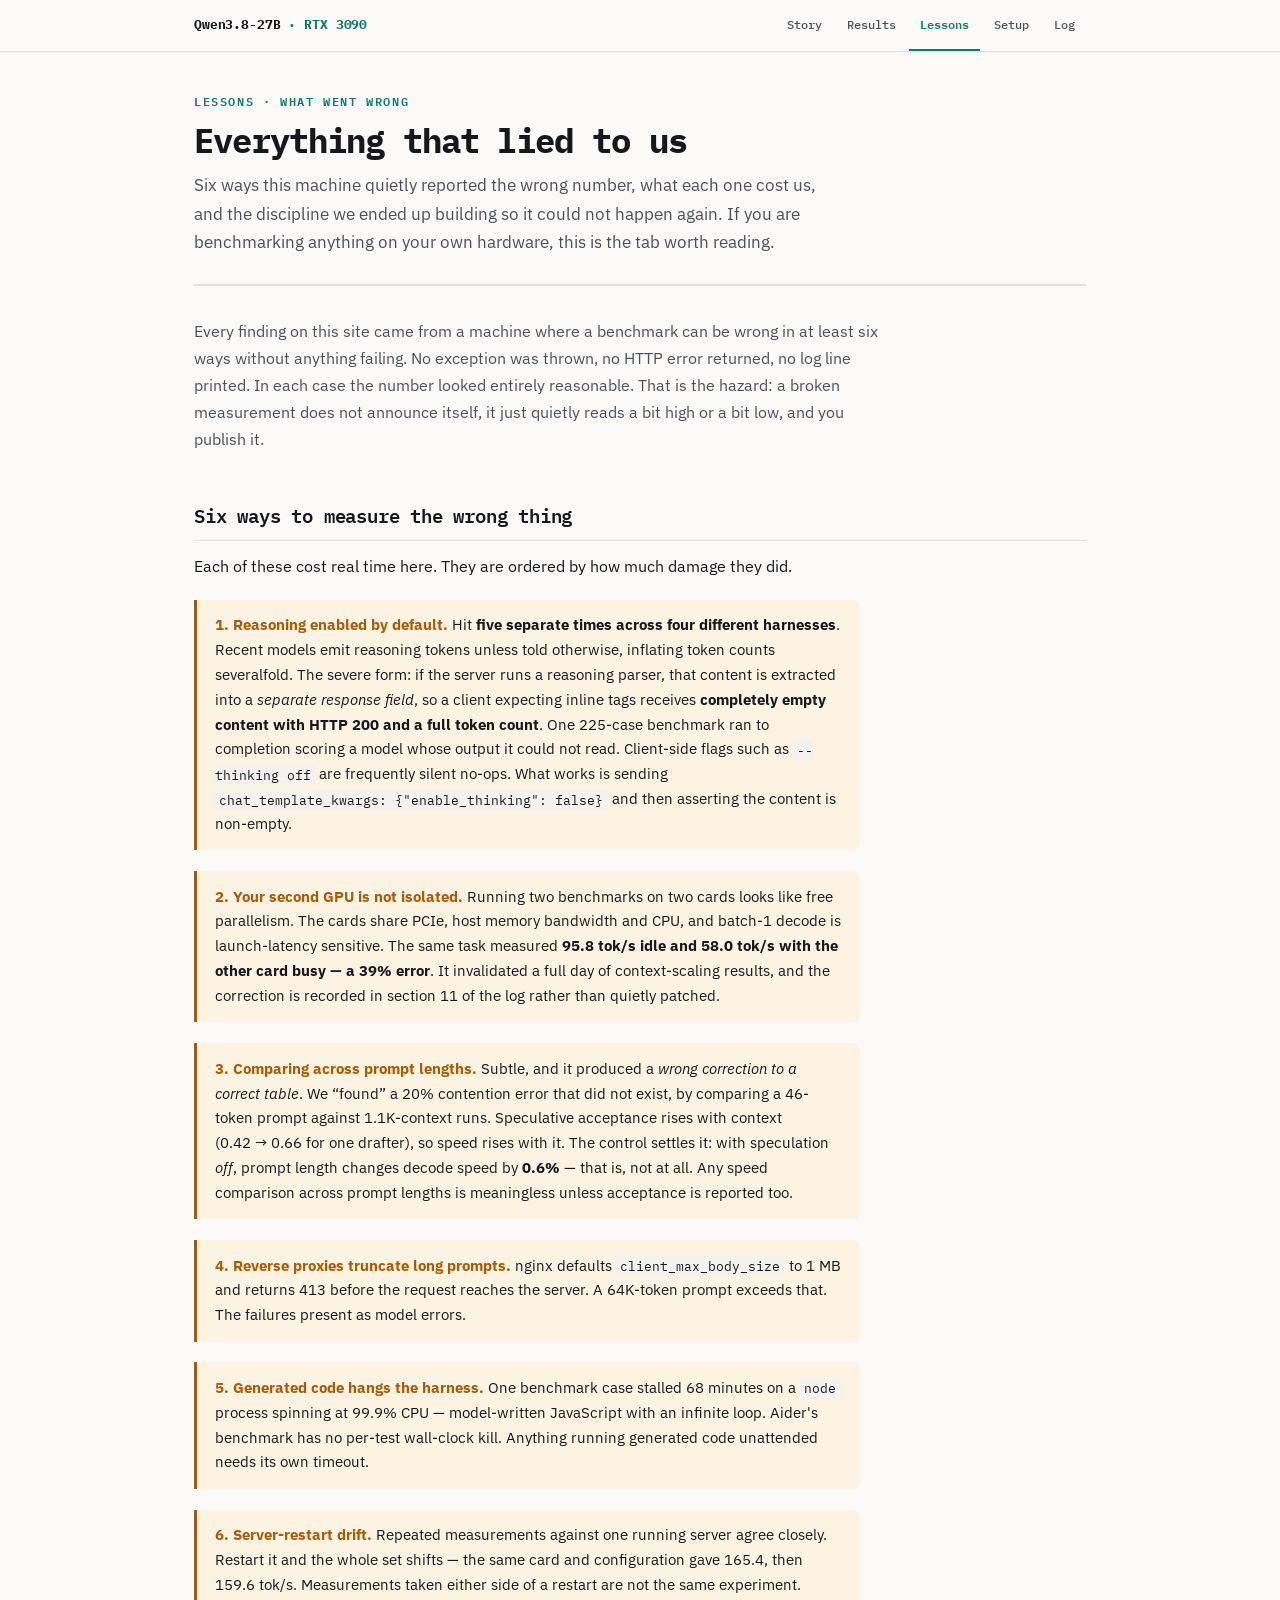
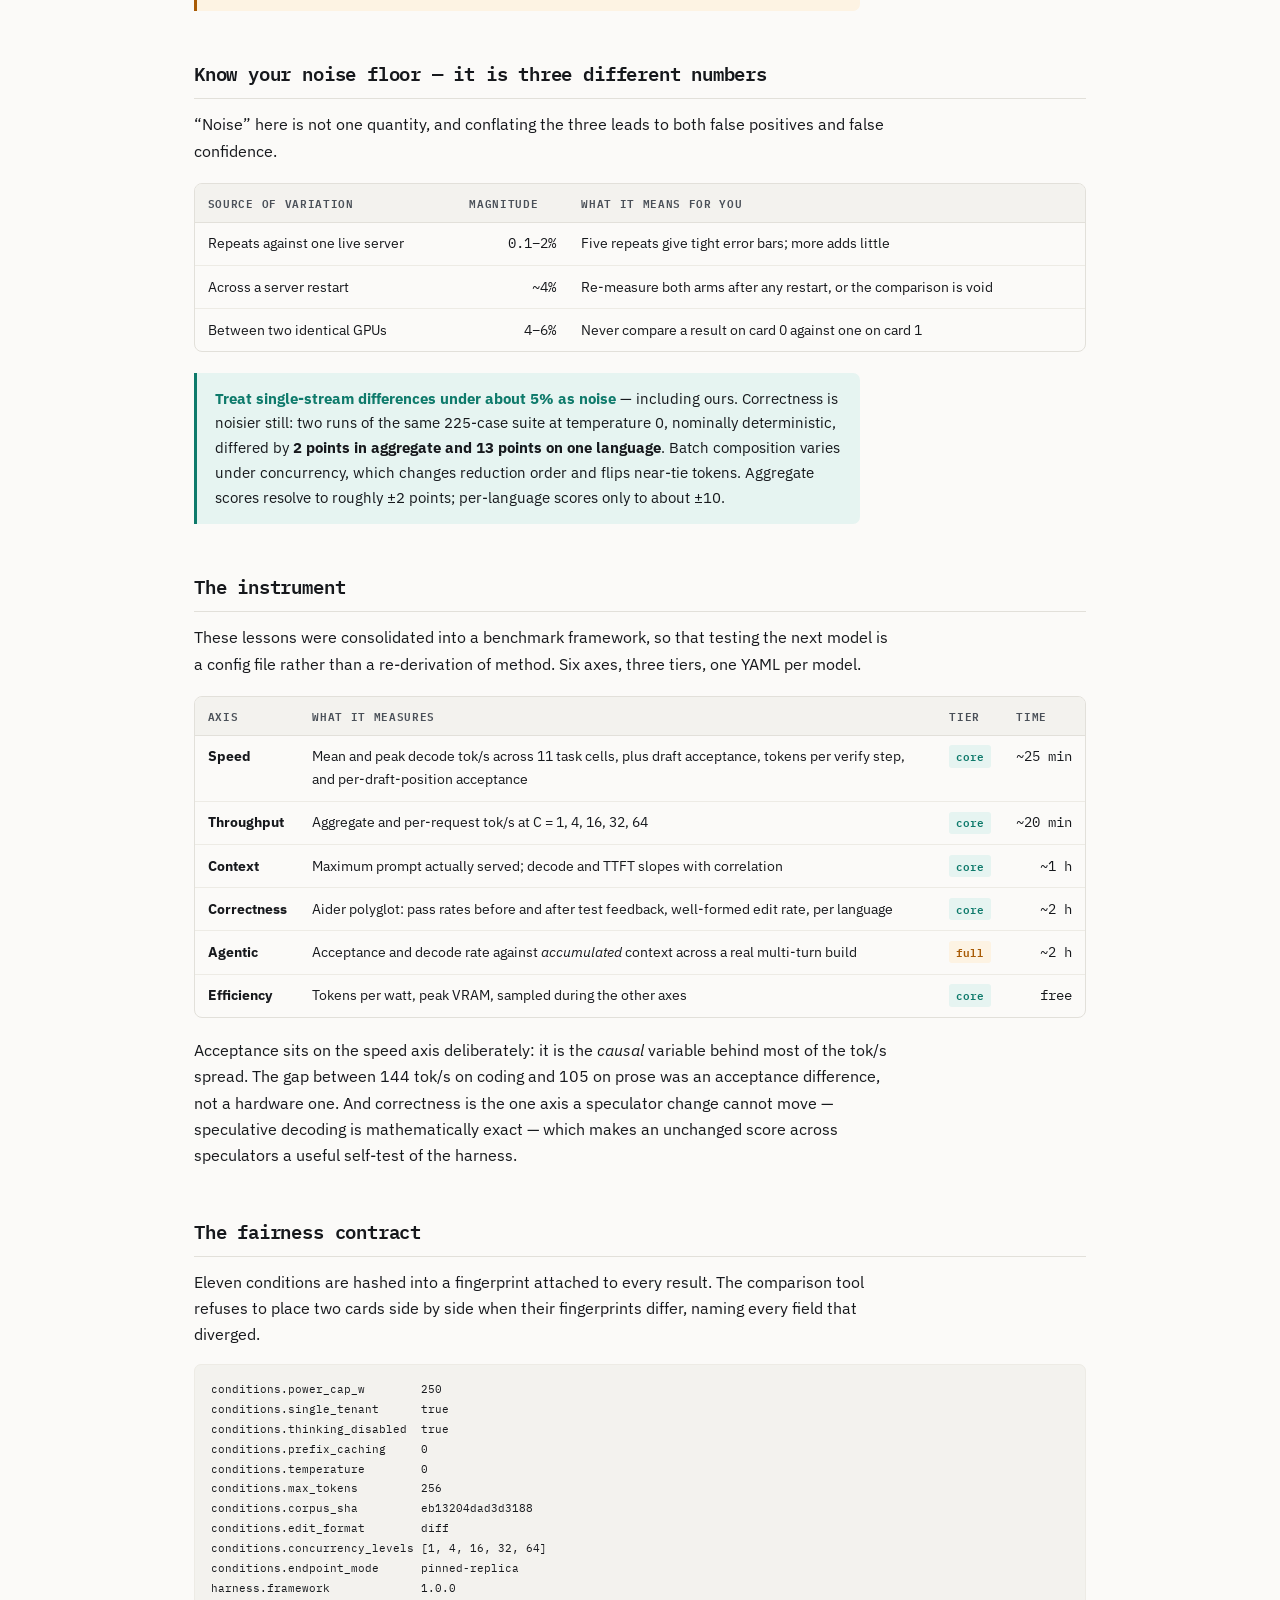
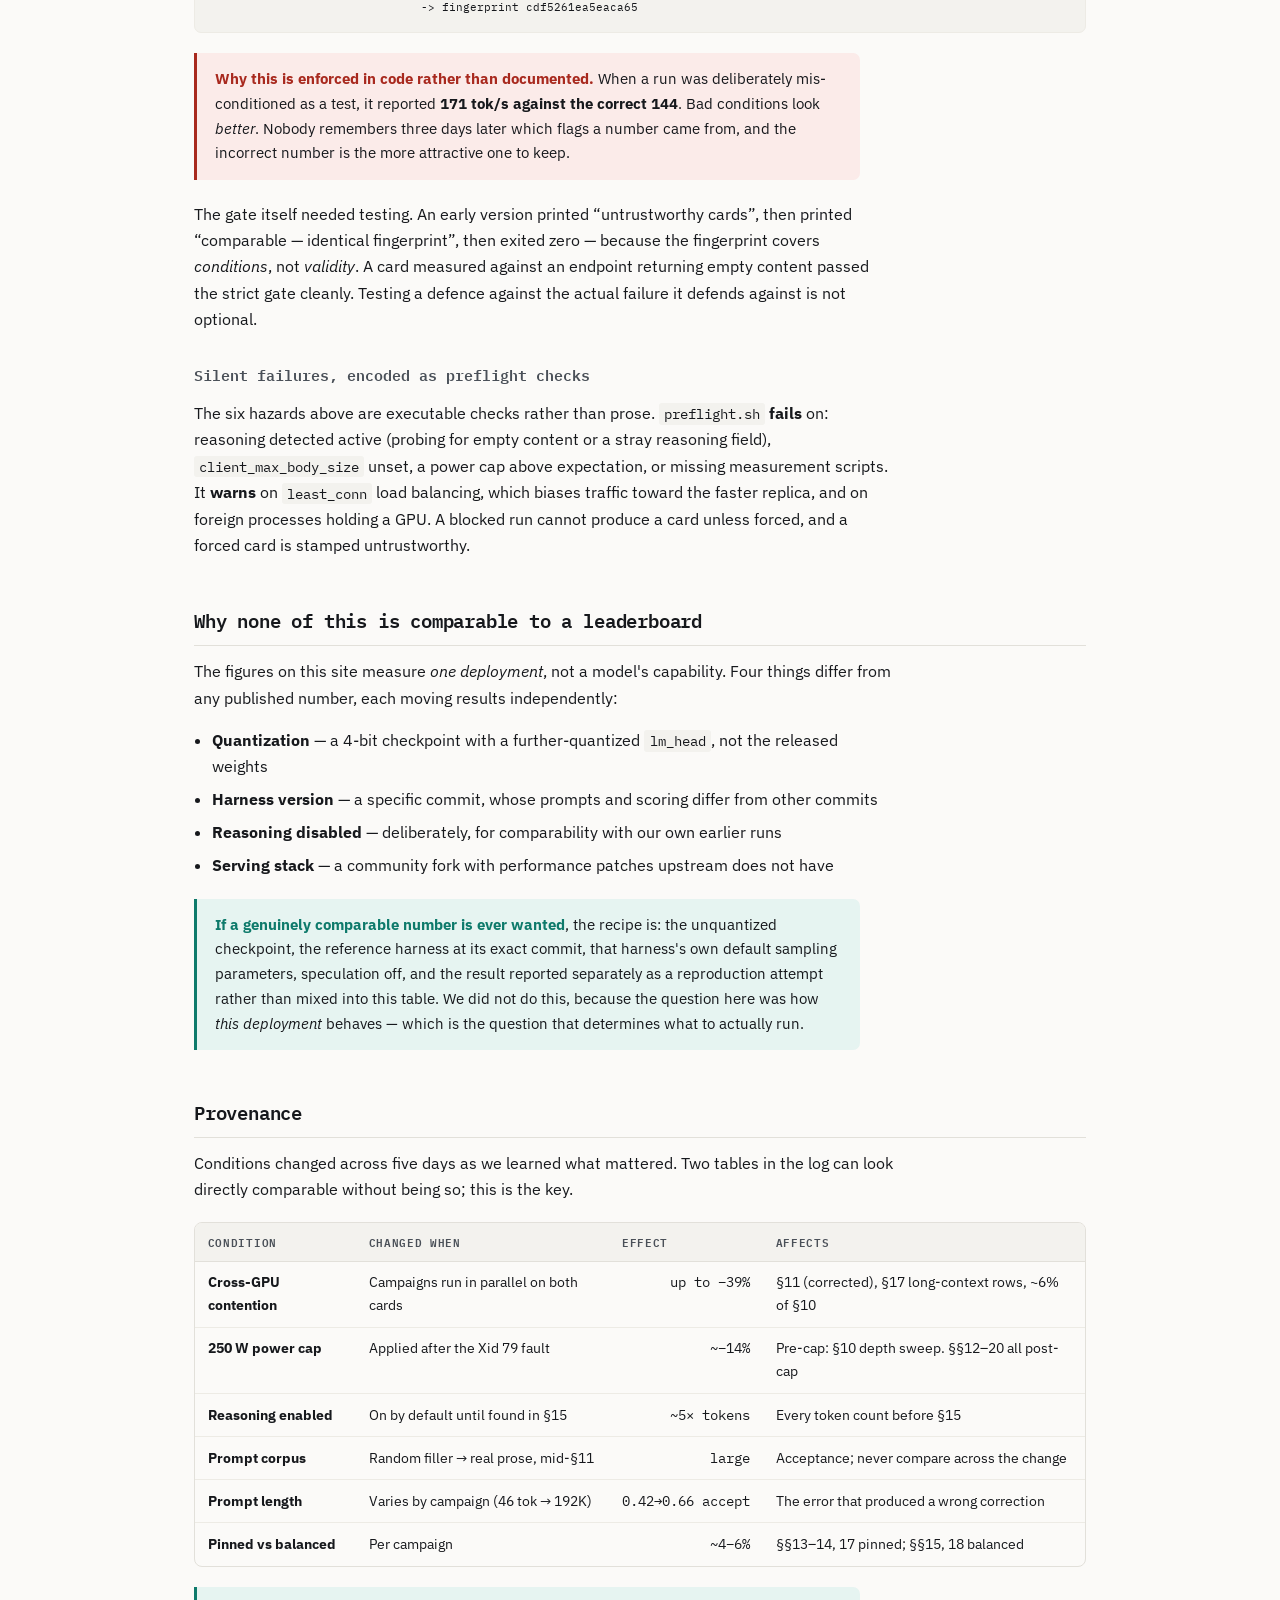
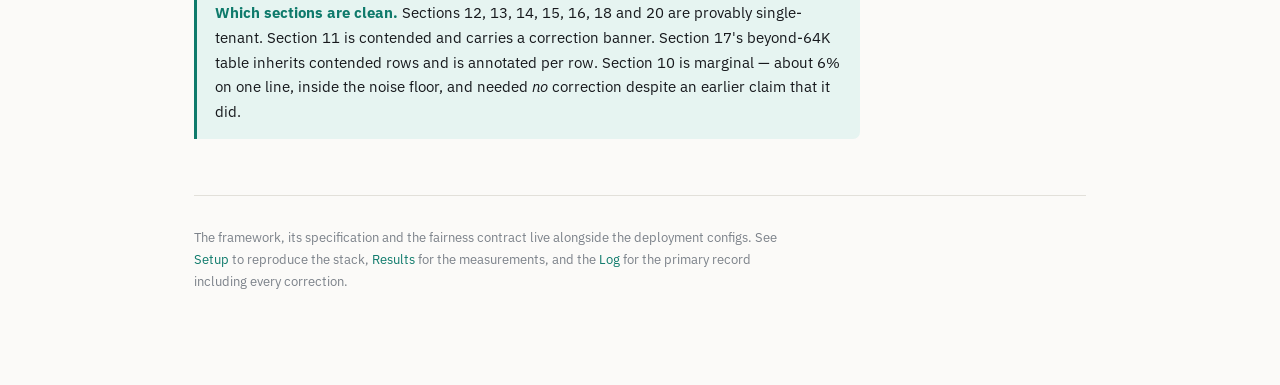
==== lessons.html @ dacdb4e0 "Restructure: lead with what the model can do, move lessons to their own tab The post now opens with " ====
<!DOCTYPE html>
<html lang="en">
<head>
<meta charset="UTF-8">
<meta name="viewport" content="width=device-width, initial-scale=1.0">
<title>Lessons · Qwen3.8-27B on RTX 3090</title>
<link rel="preconnect" href="https://fonts.googleapis.com">
<link rel="preconnect" href="https://fonts.gstatic.com" crossorigin>
<link rel="stylesheet" href="https://fonts.googleapis.com/css2?family=IBM+Plex+Mono:wght@400;500;600;700&family=IBM+Plex+Sans:wght@400;500;600;700&display=swap">
<link rel="stylesheet" href="assets/site.css">
</head>
<body>
<nav class="topbar"><div class="topbar-in">
  <a class="brand" href="index.html">Qwen3.8-27B <span>· RTX 3090</span></a>
  <div class="tabs">
    <a href="index.html">Story</a>
    <a href="results.html">Results</a>
    <a href="lessons.html" aria-current="page">Lessons</a>
    <a href="setup.html">Setup</a>
    <a href="log.html">Log</a>
  </div>
</div></nav>
<main class="wrap">
<header class="hero">
  <p class="kicker">Lessons · what went wrong</p>
  <h1>Everything that lied to us</h1>
  <p class="standfirst">Six ways this machine quietly reported the wrong number, what each one cost us, and the discipline we ended up building so it could not happen again. If you are benchmarking anything on your own hardware, this is the tab worth reading.</p>
</header>

<p class="lede">Every finding on this site came from a machine where a benchmark can be wrong in at least six ways without anything failing. No exception was thrown, no HTTP error returned, no log line printed. In each case the number looked entirely reasonable. That is the hazard: a broken measurement does not announce itself, it just quietly reads a bit high or a bit low, and you publish it.</p>

<h2>Six ways to measure the wrong thing</h2>
<p>Each of these cost real time here. They are ordered by how much damage they did.</p>

<div class="box warn">
  <strong>1. Reasoning enabled by default.</strong> Hit <strong>five separate times across four different harnesses</strong>. Recent models emit reasoning tokens unless told otherwise, inflating token counts severalfold. The severe form: if the server runs a reasoning parser, that content is extracted into a <em>separate response field</em>, so a client expecting inline tags receives <strong>completely empty content with HTTP&nbsp;200 and a full token count</strong>. One 225-case benchmark ran to completion scoring a model whose output it could not read. Client-side flags such as <code>--thinking off</code> are frequently silent no-ops. What works is sending <code>chat_template_kwargs: {"enable_thinking": false}</code> and then asserting the content is non-empty.
</div>

<div class="box warn">
  <strong>2. Your second GPU is not isolated.</strong> Running two benchmarks on two cards looks like free parallelism. The cards share PCIe, host memory bandwidth and CPU, and batch-1 decode is launch-latency sensitive. The same task measured <strong>95.8&nbsp;tok/s idle and 58.0&nbsp;tok/s with the other card busy &mdash; a 39% error</strong>. It invalidated a full day of context-scaling results, and the correction is recorded in section&nbsp;11 of the log rather than quietly patched.
</div>

<div class="box warn">
  <strong>3. Comparing across prompt lengths.</strong> Subtle, and it produced a <em>wrong correction to a correct table</em>. We &ldquo;found&rdquo; a 20% contention error that did not exist, by comparing a 46-token prompt against 1.1K-context runs. Speculative acceptance rises with context (0.42&nbsp;&rarr;&nbsp;0.66 for one drafter), so speed rises with it. The control settles it: with speculation <em>off</em>, prompt length changes decode speed by <strong>0.6%</strong> &mdash; that is, not at all. Any speed comparison across prompt lengths is meaningless unless acceptance is reported too.
</div>

<div class="box warn">
  <strong>4. Reverse proxies truncate long prompts.</strong> nginx defaults <code>client_max_body_size</code> to 1&nbsp;MB and returns 413 before the request reaches the server. A 64K-token prompt exceeds that. The failures present as model errors.
</div>

<div class="box warn">
  <strong>5. Generated code hangs the harness.</strong> One benchmark case stalled 68 minutes on a <code>node</code> process spinning at 99.9% CPU &mdash; model-written JavaScript with an infinite loop. Aider's benchmark has no per-test wall-clock kill. Anything running generated code unattended needs its own timeout.
</div>

<div class="box warn">
  <strong>6. Server-restart drift.</strong> Repeated measurements against one running server agree closely. Restart it and the whole set shifts &mdash; the same card and configuration gave 165.4, then 159.6&nbsp;tok/s. Measurements taken either side of a restart are not the same experiment.
</div>

<h2>Know your noise floor &mdash; it is three different numbers</h2>
<p>&ldquo;Noise&rdquo; here is not one quantity, and conflating the three leads to both false positives and false confidence.</p>

<div class="tw">
  <table>
    <thead><tr><th>Source of variation</th><th>Magnitude</th><th>What it means for you</th></tr></thead>
    <tbody>
      <tr><td>Repeats against one live server</td><td class="n">0.1&ndash;2%</td><td>Five repeats give tight error bars; more adds little</td></tr>
      <tr><td>Across a server restart</td><td class="n">~4%</td><td>Re-measure both arms after any restart, or the comparison is void</td></tr>
      <tr><td>Between two identical GPUs</td><td class="n">4&ndash;6%</td><td>Never compare a result on card 0 against one on card 1</td></tr>
    </tbody>
  </table>
</div>

<div class="box">
  <strong>Treat single-stream differences under about 5% as noise</strong> &mdash; including ours. Correctness is noisier still: two runs of the same 225-case suite at temperature&nbsp;0, nominally deterministic, differed by <strong>2 points in aggregate and 13 points on one language</strong>. Batch composition varies under concurrency, which changes reduction order and flips near-tie tokens. Aggregate scores resolve to roughly &plusmn;2 points; per-language scores only to about &plusmn;10.
</div>

<h2>The instrument</h2>
<p>These lessons were consolidated into a benchmark framework, so that testing the next model is a config file rather than a re-derivation of method. Six axes, three tiers, one YAML per model.</p>

<div class="tw">
  <table>
    <thead><tr><th>Axis</th><th>What it measures</th><th>Tier</th><th>Time</th></tr></thead>
    <tbody>
      <tr><td><strong>Speed</strong></td><td>Mean and peak decode tok/s across 11 task cells, plus draft acceptance, tokens per verify step, and per-draft-position acceptance</td><td><span class="badge">core</span></td><td class="n">~25 min</td></tr>
      <tr><td><strong>Throughput</strong></td><td>Aggregate and per-request tok/s at C = 1, 4, 16, 32, 64</td><td><span class="badge">core</span></td><td class="n">~20 min</td></tr>
      <tr><td><strong>Context</strong></td><td>Maximum prompt actually served; decode and TTFT slopes with correlation</td><td><span class="badge">core</span></td><td class="n">~1 h</td></tr>
      <tr><td><strong>Correctness</strong></td><td>Aider polyglot: pass rates before and after test feedback, well-formed edit rate, per language</td><td><span class="badge">core</span></td><td class="n">~2 h</td></tr>
      <tr><td><strong>Agentic</strong></td><td>Acceptance and decode rate against <em>accumulated</em> context across a real multi-turn build</td><td><span class="badge warn">full</span></td><td class="n">~2 h</td></tr>
      <tr><td><strong>Efficiency</strong></td><td>Tokens per watt, peak VRAM, sampled during the other axes</td><td><span class="badge">core</span></td><td class="n">free</td></tr>
    </tbody>
  </table>
</div>

<p>Acceptance sits on the speed axis deliberately: it is the <em>causal</em> variable behind most of the tok/s spread. The gap between 144 tok/s on coding and 105 on prose was an acceptance difference, not a hardware one. And correctness is the one axis a speculator change cannot move &mdash; speculative decoding is mathematically exact &mdash; which makes an unchanged score across speculators a useful self-test of the harness.</p>

<h2>The fairness contract</h2>
<p>Eleven conditions are hashed into a fingerprint attached to every result. The comparison tool refuses to place two cards side by side when their fingerprints differ, naming every field that diverged.</p>

<pre><code>conditions.power_cap_w        250
conditions.single_tenant      true
conditions.thinking_disabled  true
conditions.prefix_caching     0
conditions.temperature        0
conditions.max_tokens         256
conditions.corpus_sha         eb13204dad3d3188
conditions.edit_format        diff
conditions.concurrency_levels [1, 4, 16, 32, 64]
conditions.endpoint_mode      pinned-replica
harness.framework             1.0.0
                              -> fingerprint cdf5261ea5eaca65</code></pre>

<div class="box stop">
  <strong>Why this is enforced in code rather than documented.</strong> When a run was deliberately mis-conditioned as a test, it reported <strong>171 tok/s against the correct 144</strong>. Bad conditions look <em>better</em>. Nobody remembers three days later which flags a number came from, and the incorrect number is the more attractive one to keep.
</div>

<p>The gate itself needed testing. An early version printed &ldquo;untrustworthy cards&rdquo;, then printed &ldquo;comparable &mdash; identical fingerprint&rdquo;, then exited zero &mdash; because the fingerprint covers <em>conditions</em>, not <em>validity</em>. A card measured against an endpoint returning empty content passed the strict gate cleanly. Testing a defence against the actual failure it defends against is not optional.</p>

<h3>Silent failures, encoded as preflight checks</h3>
<p>The six hazards above are executable checks rather than prose. <code>preflight.sh</code> <strong>fails</strong> on: reasoning detected active (probing for empty content or a stray reasoning field), <code>client_max_body_size</code> unset, a power cap above expectation, or missing measurement scripts. It <strong>warns</strong> on <code>least_conn</code> load balancing, which biases traffic toward the faster replica, and on foreign processes holding a GPU. A blocked run cannot produce a card unless forced, and a forced card is stamped untrustworthy.</p>

<h2>Why none of this is comparable to a leaderboard</h2>
<p>The figures on this site measure <em>one deployment</em>, not a model's capability. Four things differ from any published number, each moving results independently:</p>
<ul>
  <li><strong>Quantization</strong> &mdash; a 4-bit checkpoint with a further-quantized <code>lm_head</code>, not the released weights</li>
  <li><strong>Harness version</strong> &mdash; a specific commit, whose prompts and scoring differ from other commits</li>
  <li><strong>Reasoning disabled</strong> &mdash; deliberately, for comparability with our own earlier runs</li>
  <li><strong>Serving stack</strong> &mdash; a community fork with performance patches upstream does not have</li>
</ul>

<div class="box">
  <strong>If a genuinely comparable number is ever wanted</strong>, the recipe is: the unquantized checkpoint, the reference harness at its exact commit, that harness's own default sampling parameters, speculation off, and the result reported separately as a reproduction attempt rather than mixed into this table. We did not do this, because the question here was how <em>this deployment</em> behaves &mdash; which is the question that determines what to actually run.
</div>

<h2>Provenance</h2>
<p>Conditions changed across five days as we learned what mattered. Two tables in the log can look directly comparable without being so; this is the key.</p>

<div class="tw">
  <table>
    <thead><tr><th>Condition</th><th>Changed when</th><th>Effect</th><th>Affects</th></tr></thead>
    <tbody>
      <tr><td><strong>Cross-GPU contention</strong></td><td>Campaigns run in parallel on both cards</td><td class="n">up to &minus;39%</td><td>&sect;11 (corrected), &sect;17 long-context rows, ~6% of &sect;10</td></tr>
      <tr><td><strong>250 W power cap</strong></td><td>Applied after the Xid&nbsp;79 fault</td><td class="n">~&minus;14%</td><td>Pre-cap: &sect;10 depth sweep. &sect;&sect;12&ndash;20 all post-cap</td></tr>
      <tr><td><strong>Reasoning enabled</strong></td><td>On by default until found in &sect;15</td><td class="n">~5&times; tokens</td><td>Every token count before &sect;15</td></tr>
      <tr><td><strong>Prompt corpus</strong></td><td>Random filler &rarr; real prose, mid-&sect;11</td><td class="n">large</td><td>Acceptance; never compare across the change</td></tr>
      <tr><td><strong>Prompt length</strong></td><td>Varies by campaign (46 tok &rarr; 192K)</td><td class="n">0.42&rarr;0.66 accept</td><td>The error that produced a wrong correction</td></tr>
      <tr><td><strong>Pinned vs balanced</strong></td><td>Per campaign</td><td class="n">~4&ndash;6%</td><td>&sect;&sect;13&ndash;14, 17 pinned; &sect;&sect;15, 18 balanced</td></tr>
    </tbody>
  </table>
</div>

<div class="box">
  <strong>Which sections are clean.</strong> Sections 12, 13, 14, 15, 16, 18 and 20 are provably single-tenant. Section&nbsp;11 is contended and carries a correction banner. Section&nbsp;17's beyond-64K table inherits contended rows and is annotated per row. Section&nbsp;10 is marginal &mdash; about 6% on one line, inside the noise floor, and needed <em>no</em> correction despite an earlier claim that it did.
</div>

<div class="foot">
  <p>The framework, its specification and the fairness contract live alongside the deployment configs. See <a href="setup.html">Setup</a> to reproduce the stack, <a href="results.html">Results</a> for the measurements, and the <a href="log.html">Log</a> for the primary record including every correction.</p>
</div>

</main>
</body>
</html>
---- assets/site.css ----
:root{
  --bg:#FBFAF8; --card:#FFFFFF; --sunk:#F3F2EE;
  --line:#E2E0DA; --line-soft:#EDEBE5;
  --ink:#16181C; --ink-2:#4A5058; --ink-3:#7B8189;
  --go:#0E7A6B; --go-bg:#E6F4F1;
  --warn:#A85B06; --warn-bg:#FDF3E3;
  --stop:#A8291E; --stop-bg:#FBEBE9;
  --s1:#0E7A6B; --s2:#B4541F; --s3:#2D6DA8; --s4:#8A6D1F; --s5:#7A4A86;
  --b-floor:#B9B4A8; --b-mid:#3E8F84; --b-top:#0E7A6B; --on-bar:#FFFFFF;
  --shadow:rgba(22,24,28,.07);
}
@media (prefers-color-scheme:dark){:root:not([data-theme="light"]){
  --bg:#14161A; --card:#1B1E23; --sunk:#191C21;
  --line:#2B3037; --line-soft:#23272D;
  --ink:#E9EBEE; --ink-2:#A9B0B9; --ink-3:#767D86;
  --go:#4FBFAD; --go-bg:#102C29;
  --warn:#E0A050; --warn-bg:#2C2314;
  --stop:#E8776B; --stop-bg:#2E1815;
  --s1:#4FBFAD; --s2:#E0834F; --s3:#6BA8DC; --s4:#C9A94E; --s5:#B08DC0;
  --b-floor:#4A4E55; --b-mid:#34786F; --b-top:#4FBFAD; --on-bar:#0C1A18;
  --shadow:rgba(0,0,0,.3);
}}
:root[data-theme="dark"]{
  --bg:#14161A; --card:#1B1E23; --sunk:#191C21;
  --line:#2B3037; --line-soft:#23272D;
  --ink:#E9EBEE; --ink-2:#A9B0B9; --ink-3:#767D86;
  --go:#4FBFAD; --go-bg:#102C29;
  --warn:#E0A050; --warn-bg:#2C2314;
  --stop:#E8776B; --stop-bg:#2E1815;
  --s1:#4FBFAD; --s2:#E0834F; --s3:#6BA8DC; --s4:#C9A94E; --s5:#B08DC0;
  --b-floor:#4A4E55; --b-mid:#34786F; --b-top:#4FBFAD; --on-bar:#0C1A18;
  --shadow:rgba(0,0,0,.3);
}
*,*::before,*::after{box-sizing:border-box}
html{-webkit-text-size-adjust:100%}
body{margin:0;background:var(--bg);color:var(--ink);
  font-family:'IBM Plex Sans',-apple-system,BlinkMacSystemFont,"Segoe UI",sans-serif;
  font-size:16px;line-height:1.65;-webkit-font-smoothing:antialiased}
/* ---- site nav ---- */
.topbar{position:sticky;top:0;z-index:20;background:var(--bg);
  border-bottom:1px solid var(--line);backdrop-filter:saturate(1.4) blur(6px)}
.topbar-in{max-width:940px;margin:0 auto;padding:0 1.5rem;
  display:flex;align-items:center;gap:1.5rem;flex-wrap:wrap}
.brand{font-family:'IBM Plex Mono',monospace;font-size:.82rem;font-weight:700;
  letter-spacing:-.01em;color:var(--ink);text-decoration:none;padding:.9rem 0;white-space:nowrap}
.brand span{color:var(--go)}
.tabs{display:flex;gap:.15rem;margin-left:auto;flex-wrap:wrap}
.tabs a{font-family:'IBM Plex Mono',monospace;font-size:.78rem;font-weight:500;
  color:var(--ink-2);text-decoration:none;padding:.9rem .7rem;
  border-bottom:2px solid transparent;white-space:nowrap}
.tabs a:hover{color:var(--ink)}
.tabs a[aria-current="page"]{color:var(--go);border-bottom-color:var(--go);font-weight:600}
.tabs a:focus-visible{outline:2px solid var(--go);outline-offset:-2px;border-radius:3px}
/* ---- layout ---- */
.wrap{max-width:940px;margin:0 auto;padding:2.5rem 1.5rem 5rem}
.narrow{max-width:70ch}
.hero{border-bottom:2px solid var(--line);padding-bottom:1.75rem;margin-bottom:2rem}
.kicker{font-family:'IBM Plex Mono',monospace;font-size:.72rem;font-weight:600;
  letter-spacing:.14em;text-transform:uppercase;color:var(--go);margin:0 0 .6rem}
h1{font-family:'IBM Plex Mono',monospace;font-size:2.15rem;font-weight:700;
  letter-spacing:-.03em;line-height:1.14;margin:0 0 .7rem;text-wrap:balance}
.standfirst{font-size:1.07rem;color:var(--ink-2);margin:0;max-width:64ch}
h2{font-family:'IBM Plex Mono',monospace;font-size:1.2rem;font-weight:600;letter-spacing:-.01em;
  margin:3rem 0 .5rem;padding-bottom:.45rem;border-bottom:1px solid var(--line);text-wrap:balance}
h3{font-family:'IBM Plex Mono',monospace;font-size:.95rem;font-weight:600;color:var(--ink-2);margin:1.9rem 0 .5rem}
p{margin:.75rem 0;max-width:70ch}
.lede{font-size:1.02rem;color:var(--ink-2)}
ul,ol{max-width:70ch;padding-left:1.15rem}
li{margin:.4rem 0}
a{color:var(--go);text-decoration:none;border-bottom:1px solid transparent}
a:hover{border-bottom-color:currentColor}
a:focus-visible{outline:2px solid var(--go);outline-offset:2px;border-radius:2px}
code{font-family:'IBM Plex Mono',monospace;font-size:.85em;background:var(--sunk);
  padding:.12em .38em;border-radius:3px}
pre{background:var(--sunk);border:1px solid var(--line-soft);border-radius:7px;
  padding:.9rem 1rem;overflow-x:auto;font-family:'IBM Plex Mono',monospace;
  font-size:.8rem;line-height:1.55;margin:1rem 0}
pre code{background:none;padding:0}
/* ---- figures & tables ---- */
.fig{background:var(--card);border:1px solid var(--line);border-radius:9px;
  padding:1.1rem 1rem .5rem;margin:1.5rem 0;box-shadow:0 1px 3px var(--shadow)}
.fig figcaption{font-family:'IBM Plex Mono',monospace;font-size:.72rem;font-weight:600;
  letter-spacing:.07em;text-transform:uppercase;color:var(--ink-3);margin-bottom:.7rem}
svg.chart{width:100%;height:auto;display:block;font-family:'IBM Plex Sans',sans-serif}
.chart .grid{stroke:var(--line-soft);stroke-width:1}
.chart .axis{stroke:var(--line);stroke-width:1}
.chart .tick,.chart .axlbl{fill:var(--ink-3);font-size:11px;
  font-family:'IBM Plex Mono',monospace;font-variant-numeric:tabular-nums}
.chart .rowlbl{fill:var(--ink-2);font-size:12.5px}
.chart .rownote{fill:var(--on-bar);font-size:10.5px;font-family:'IBM Plex Mono',monospace;
  letter-spacing:.04em}
.chart .rowval{font-family:'IBM Plex Mono',monospace;font-size:12.5px;font-weight:700;
  font-variant-numeric:tabular-nums}
.chart .bar.b-floor{fill:var(--b-floor)} .chart .bar.b-mid{fill:var(--b-mid)} .chart .bar.b-top{fill:var(--b-top)}
.chart text.rowval.b-floor{fill:var(--ink-3)} .chart text.rowval.b-mid{fill:var(--ink-2)} .chart text.rowval.b-top{fill:var(--go)}
.chart .ln{fill:none;stroke-width:2;stroke-linejoin:round;stroke-linecap:round}
.chart .pt{stroke:var(--card);stroke-width:2}
.chart .key{stroke-width:2.5;stroke-linecap:round}
.chart .endlbl{font-size:11px;fill:var(--ink-2)}
.chart .endlbl .val{font-family:'IBM Plex Mono',monospace;font-weight:600;fill:var(--ink);font-variant-numeric:tabular-nums}
.chart .leader{stroke:var(--line);stroke-width:1}
.s1{stroke:var(--s1);fill:var(--s1)} .s2{stroke:var(--s2);fill:var(--s2)}
.s3{stroke:var(--s3);fill:var(--s3)} .s4{stroke:var(--s4);fill:var(--s4)} .s5{stroke:var(--s5);fill:var(--s5)}
.chart .ln.s1,.chart .ln.s2,.chart .ln.s3,.chart .ln.s4,.chart .ln.s5{fill:none}
.legend{display:flex;flex-wrap:wrap;gap:.9rem;margin:.2rem 0 .9rem;font-size:.8rem;color:var(--ink-2)}
.legend i{display:inline-block;width:16px;height:0;border-top:2.5px solid;border-radius:2px;margin-right:.35rem;vertical-align:middle}
.legend i.s1{border-color:var(--s1)} .legend i.s2{border-color:var(--s2)}
.legend i.s3{border-color:var(--s3)} .legend i.s4{border-color:var(--s4)} .legend i.s5{border-color:var(--s5)}
.tw{overflow-x:auto;border:1px solid var(--line);border-radius:8px;margin:1.2rem 0}
table{width:100%;border-collapse:collapse;font-size:.87rem}
thead th{font-family:'IBM Plex Mono',monospace;font-size:.7rem;font-weight:600;text-transform:uppercase;
  letter-spacing:.06em;background:var(--sunk);color:var(--ink-2);padding:.6rem .8rem;text-align:left;
  white-space:nowrap;border-bottom:1px solid var(--line)}
tbody td{padding:.6rem .8rem;border-bottom:1px solid var(--line-soft);vertical-align:top}
tbody tr:last-child td{border-bottom:none}
td.n{font-family:'IBM Plex Mono',monospace;font-variant-numeric:tabular-nums;text-align:right;white-space:nowrap}
td .sub{display:block;font-size:.76rem;color:var(--ink-3);margin-top:2px}
tr.hl td{background:var(--go-bg)}
/* ---- callouts ---- */
.box{border-left:3px solid var(--go);background:var(--go-bg);padding:.85rem 1.1rem;
  border-radius:0 7px 7px 0;margin:1.3rem 0;font-size:.94rem;max-width:74ch}
.box strong:first-child{color:var(--go)}
.box.warn{border-left-color:var(--warn);background:var(--warn-bg)}
.box.warn strong:first-child{color:var(--warn)}
.box.stop{border-left-color:var(--stop);background:var(--stop-bg)}
.box.stop strong:first-child{color:var(--stop)}
/* ---- misc ---- */
.stats{display:grid;grid-template-columns:repeat(auto-fit,minmax(150px,1fr));gap:.75rem;margin:1.3rem 0}
.stat{background:var(--card);border:1px solid var(--line);border-radius:8px;padding:.8rem 1rem}
.stat .v{font-family:'IBM Plex Mono',monospace;font-size:1.55rem;font-weight:700;line-height:1.1;letter-spacing:-.02em}
.stat .v small{font-size:.78rem;font-weight:500;color:var(--ink-3);margin-left:.15rem}
.stat .l{font-family:'IBM Plex Mono',monospace;font-size:.68rem;text-transform:uppercase;
  letter-spacing:.06em;color:var(--ink-3);margin-top:.3rem}
.badge{display:inline-block;font-family:'IBM Plex Mono',monospace;font-size:.7rem;font-weight:600;
  padding:.12rem .42rem;border-radius:3px;background:var(--go-bg);color:var(--go);white-space:nowrap}
.badge.warn{background:var(--warn-bg);color:var(--warn)}
.badge.stop{background:var(--stop-bg);color:var(--stop)}
.foot{margin-top:3.5rem;padding-top:1.2rem;border-top:1px solid var(--line);font-size:.83rem;color:var(--ink-3)}
.foot p{max-width:74ch}
@media (max-width:640px){
  .wrap{padding:1.5rem 1rem 3rem} h1{font-size:1.55rem}
  .topbar-in{padding:0 1rem} .brand{padding:.7rem 0} .tabs{margin-left:0;width:100%}
  .tabs a{padding:.5rem .55rem}
}

/* ================= log-page additions ================= */
.section{margin-bottom:3rem}
.section-note{font-size:.88rem;color:var(--ink-2);margin:.35rem 0 1rem;max-width:74ch}
td.mono{font-family:'IBM Plex Mono',monospace;font-variant-numeric:tabular-nums;font-size:.82rem}
.mono{font-family:'IBM Plex Mono',monospace}
tr.failed td{color:var(--ink-3)}
.fn{font-size:.7rem;vertical-align:super;color:var(--go);font-family:'IBM Plex Mono',monospace}
.incidents{margin:0;padding-left:1.2rem;font-size:.9rem;color:var(--ink-2);max-width:80ch}
.incidents li{margin:.35rem 0}
.incidents strong{color:var(--ink)}
/* in-page contents */
.toc-inline{background:var(--card);border:1px solid var(--line);border-radius:8px;
  padding:1rem 1.25rem;margin:0 0 2.5rem}
.toc-title{font-family:'IBM Plex Mono',monospace;font-size:.72rem;font-weight:600;
  text-transform:uppercase;letter-spacing:.08em;color:var(--ink-3);margin:0 0 .5rem}
.toc-inline ol{margin:0;padding-left:1.25rem;columns:2;column-gap:2rem;max-width:none}
.toc-inline li{font-size:.86rem;padding:.12rem 0;break-inside:avoid;margin:0}
@media (max-width:640px){.toc-inline ol{columns:1}}
/* recommendation cards (section 9) */
.rec-grid{display:grid;gap:1rem}
.rec-card{background:var(--card);border:1px solid var(--line);border-radius:8px;
  padding:1rem 1.25rem;display:grid;grid-template-columns:2.5rem 1fr;gap:0 1rem;align-items:start}
.rec-card.top{border-color:var(--warn);border-width:2px}
.rec-rank{font-family:'IBM Plex Mono',monospace;font-size:1.5rem;font-weight:700;
  color:var(--warn);line-height:1;padding-top:.15rem}
.rec-body h4{font-family:'IBM Plex Mono',monospace;font-size:.92rem;font-weight:600;margin:0 0 .25rem}
.rec-body p{font-size:.85rem;color:var(--ink-2);margin:0 0 .5rem;max-width:74ch}
.rec-stats{display:flex;flex-wrap:wrap;gap:.5rem}
.rec-stat{font-family:'IBM Plex Mono',monospace;font-size:.75rem;padding:.2rem .5rem;
  border-radius:3px;background:var(--sunk);color:var(--ink-2)}
/* header chips (section 10+) */
.specs-row{display:flex;flex-wrap:wrap;gap:.5rem;margin-top:.9rem}
.spec-chip{font-family:'IBM Plex Mono',monospace;font-size:.75rem;font-weight:500;
  padding:.22rem .6rem;border-radius:4px;background:var(--go-bg);color:var(--go);white-space:nowrap}
.spec-chip.warn{background:var(--stop-bg);color:var(--stop)}
/* chart blocks */
.viz-block{display:grid;gap:1rem;margin:1rem 0 1.5rem}
.viz-legend{margin:0}
.viz-legend .lg{display:inline-flex;align-items:center;gap:.4rem;font-size:.8rem;color:var(--ink-2)}
.viz-legend i.key{display:inline-block;width:16px;height:0;border-top:2.5px solid;border-radius:2px}
.viz-legend i.s1{border-color:var(--s1)} .viz-legend i.s2{border-color:var(--s2)}
.viz-legend i.s3{border-color:var(--s3)} .viz-legend i.s4{border-color:var(--s4)}
.viz-legend i.s5{border-color:var(--s5)}
.legend-item{display:flex;align-items:center;gap:.3rem}
.viz-table summary{font-family:'IBM Plex Mono',monospace;font-size:.8rem;color:var(--go);
  cursor:pointer;margin-bottom:.5rem}
.chart .barlbl{font-family:'IBM Plex Mono',monospace;font-size:10px;font-weight:600;
  fill:var(--ink-2);font-variant-numeric:tabular-nums}
.chart .bar{stroke:none}
.chart .endlbl .nm{fill:var(--ink-2)}
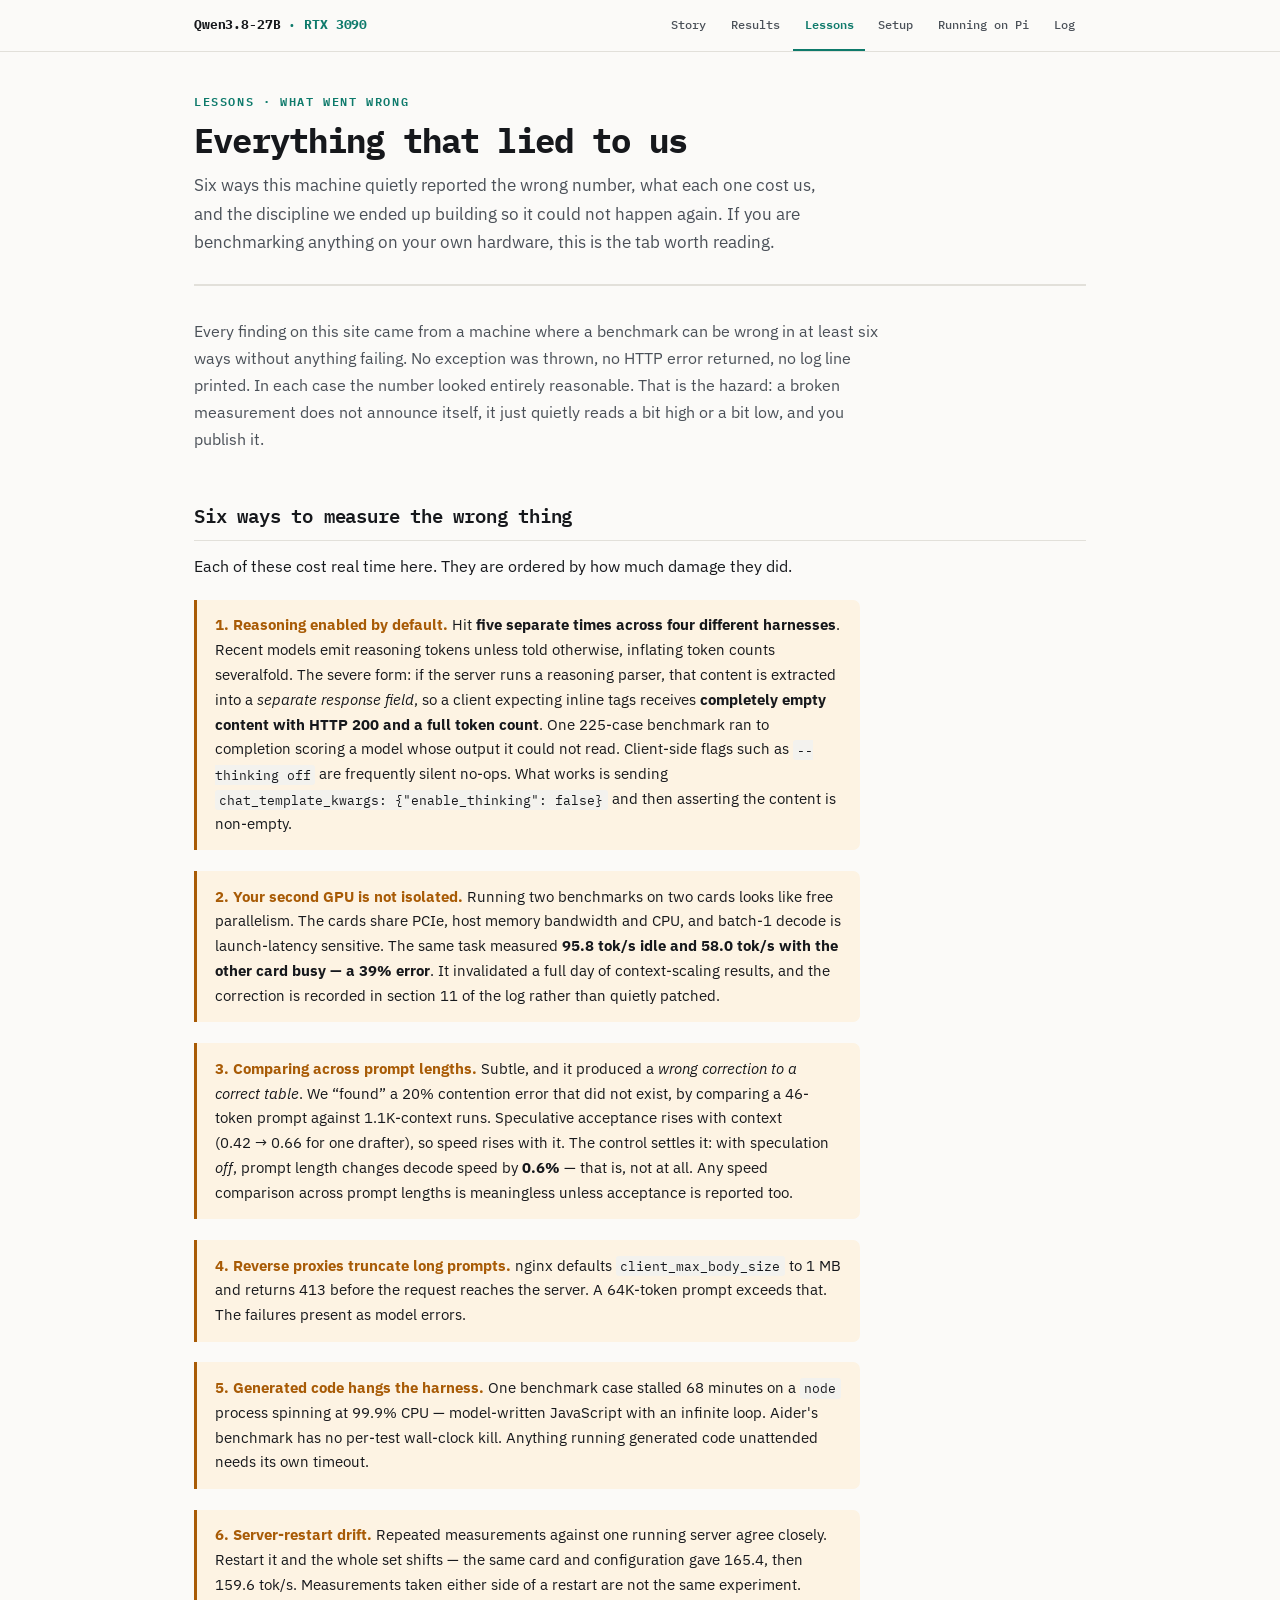
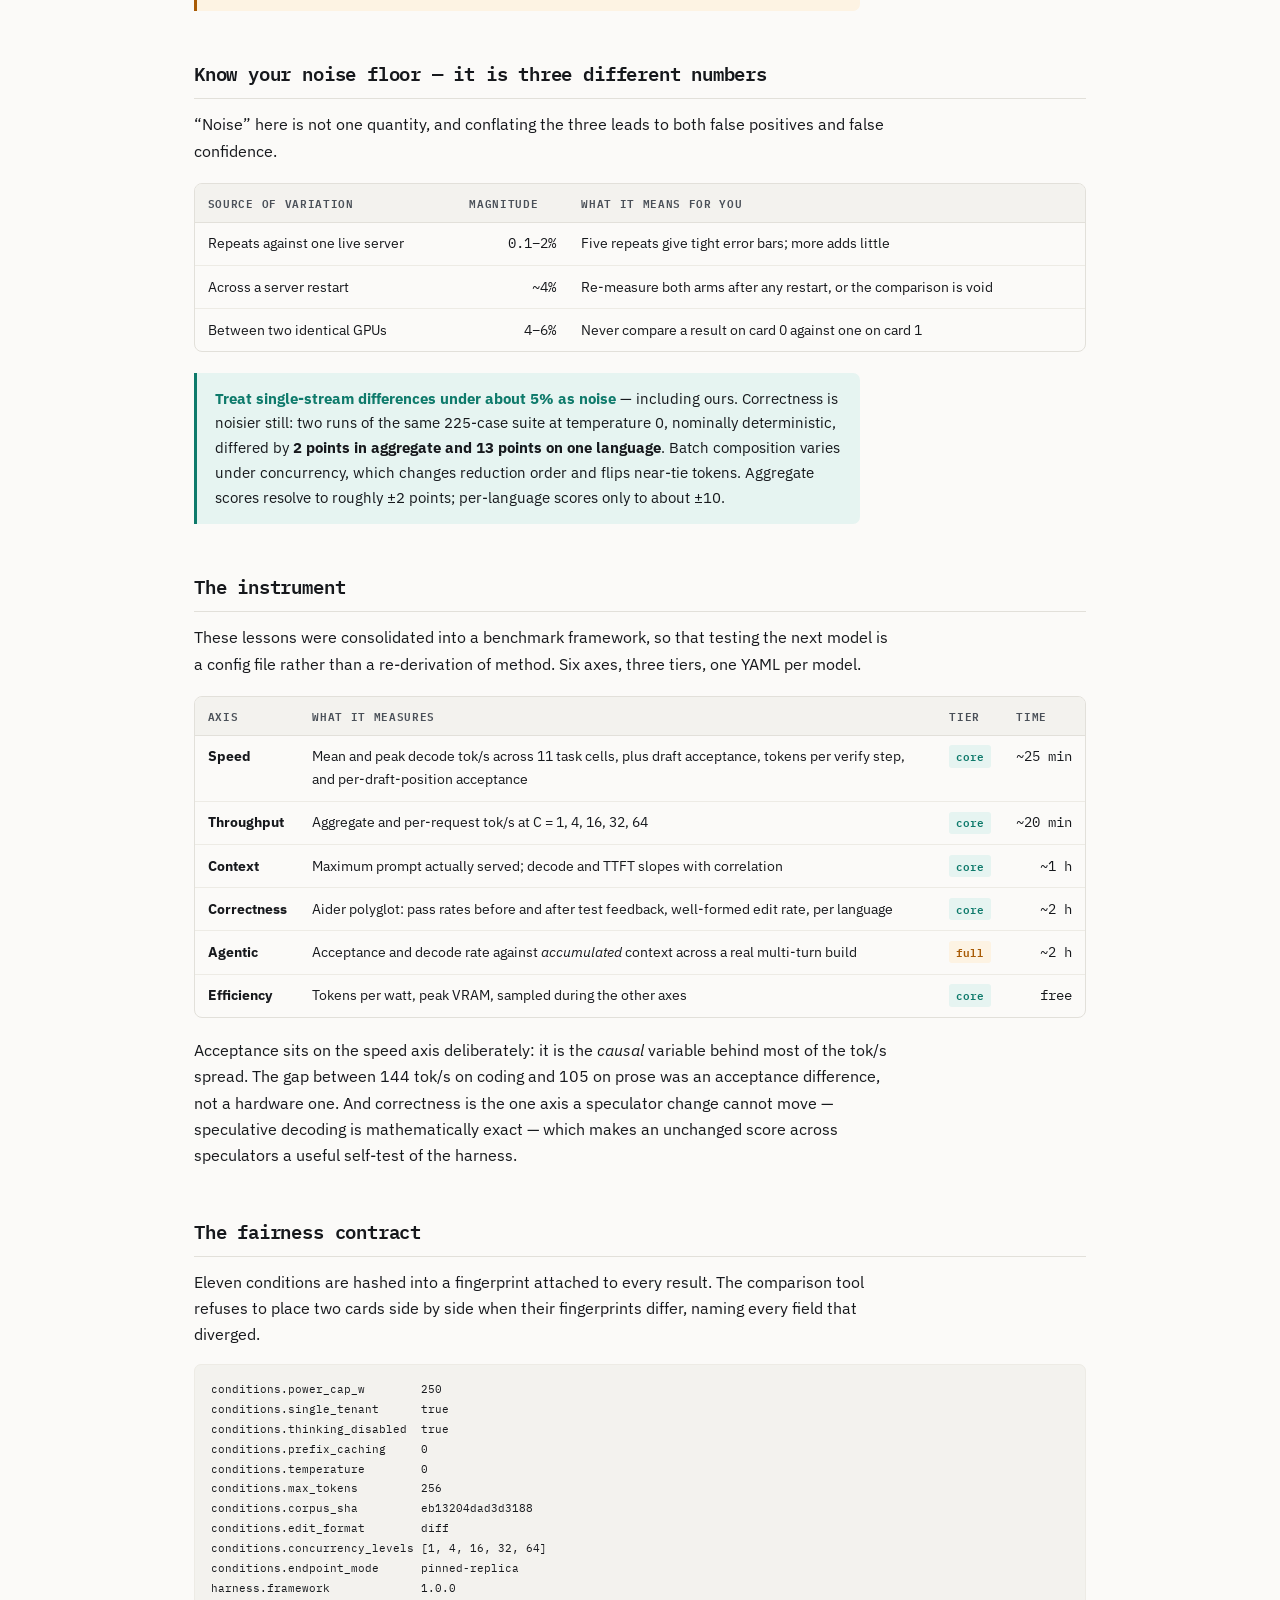
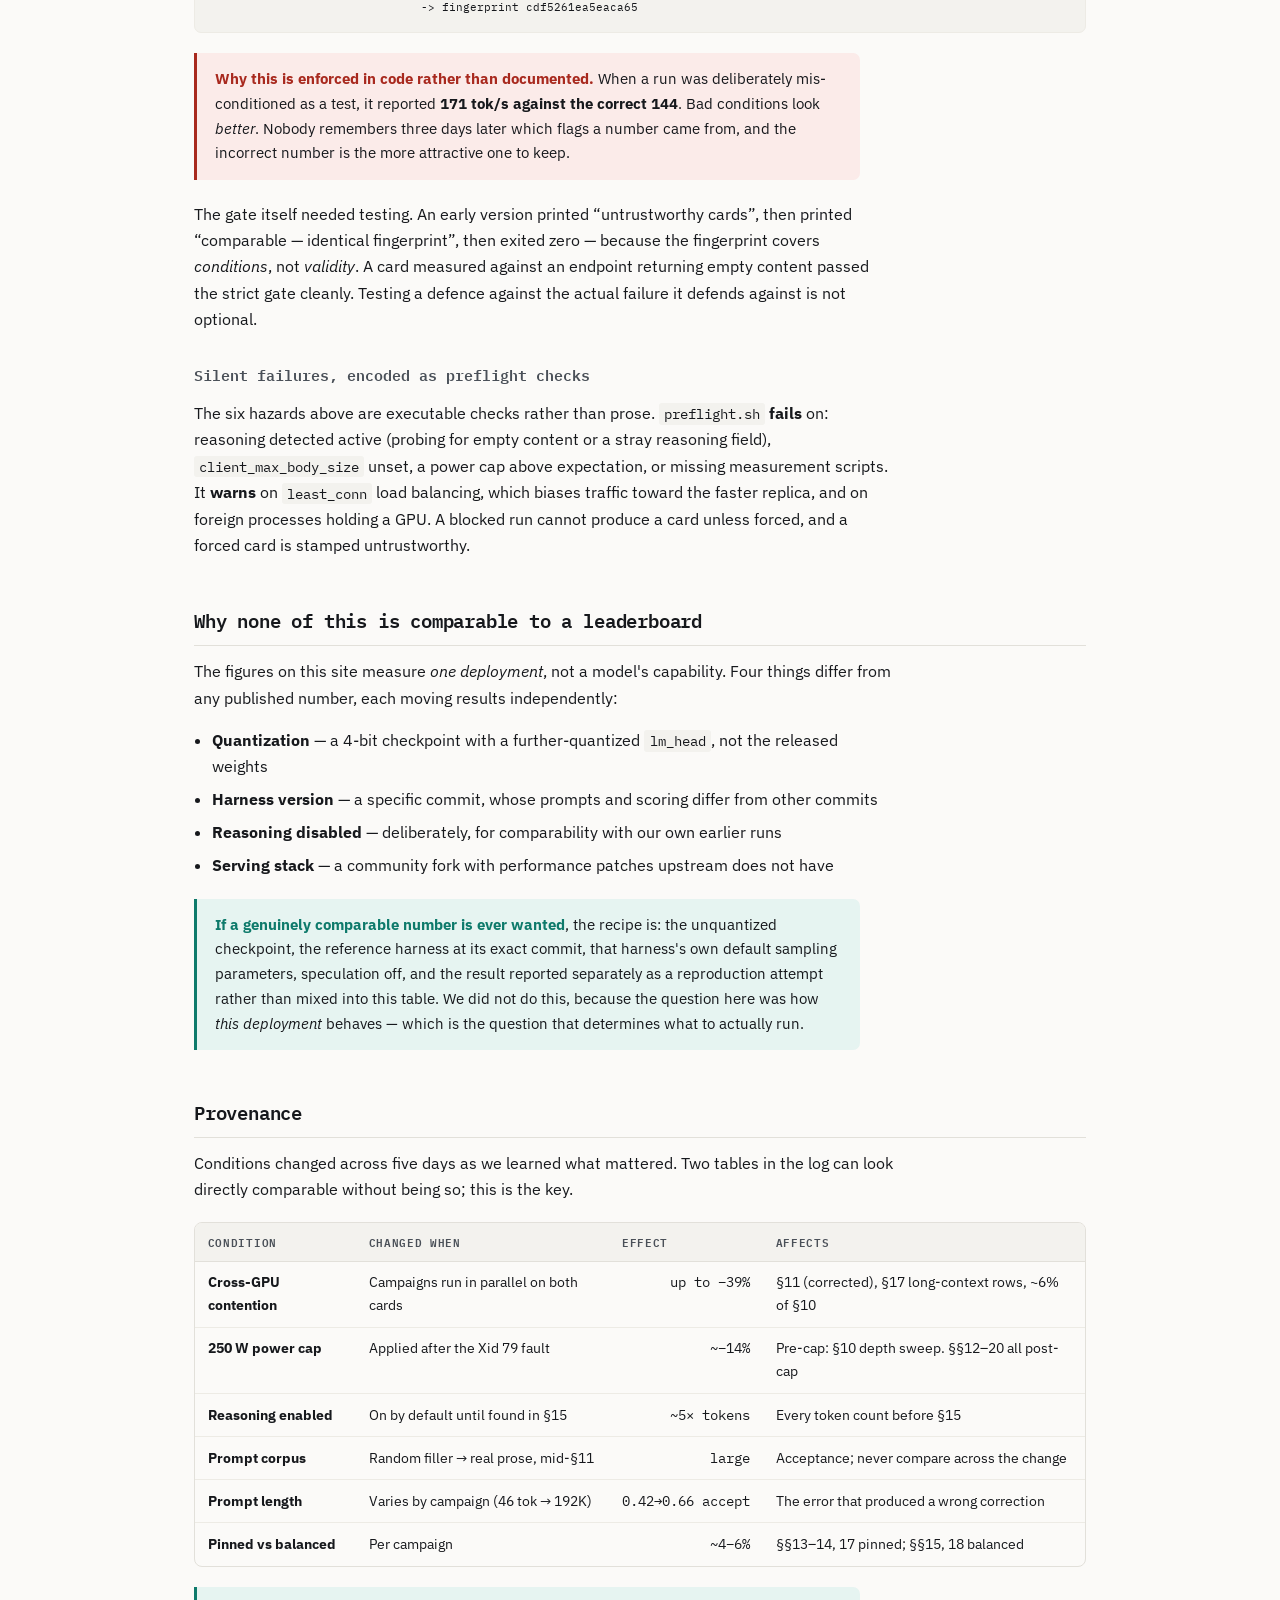
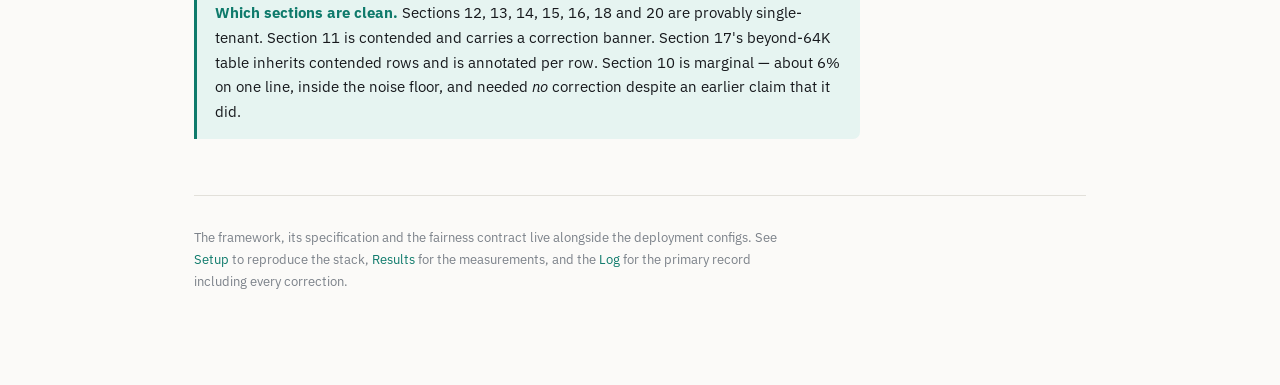
==== commit 469e4830: "Add Running on Pi tab: one-shot Tetris field check via the Pi coding agent Co-Authored-By: Claude Fa" ====
--- a/lessons.html
+++ b/lessons.html
@@ -17,6 +17,7 @@
     <a href="results.html">Results</a>
     <a href="lessons.html" aria-current="page">Lessons</a>
     <a href="setup.html">Setup</a>
+    <a href="pi.html">Running on Pi</a>
     <a href="log.html">Log</a>
   </div>
 </div></nav>
--- a/assets/site.css
+++ b/assets/site.css
@@ -59,6 +59,8 @@
   letter-spacing:.14em;text-transform:uppercase;color:var(--go);margin:0 0 .6rem}
 h1{font-family:'IBM Plex Mono',monospace;font-size:2.15rem;font-weight:700;
   letter-spacing:-.03em;line-height:1.14;margin:0 0 .7rem;text-wrap:balance}
+.subtitle{font-family:'IBM Plex Mono',monospace;font-size:1.02rem;font-weight:500;
+  color:var(--go);margin:-.35rem 0 .75rem;letter-spacing:-.01em;text-wrap:balance}
 .standfirst{font-size:1.07rem;color:var(--ink-2);margin:0;max-width:64ch}
 h2{font-family:'IBM Plex Mono',monospace;font-size:1.2rem;font-weight:600;letter-spacing:-.01em;
   margin:3rem 0 .5rem;padding-bottom:.45rem;border-bottom:1px solid var(--line);text-wrap:balance}
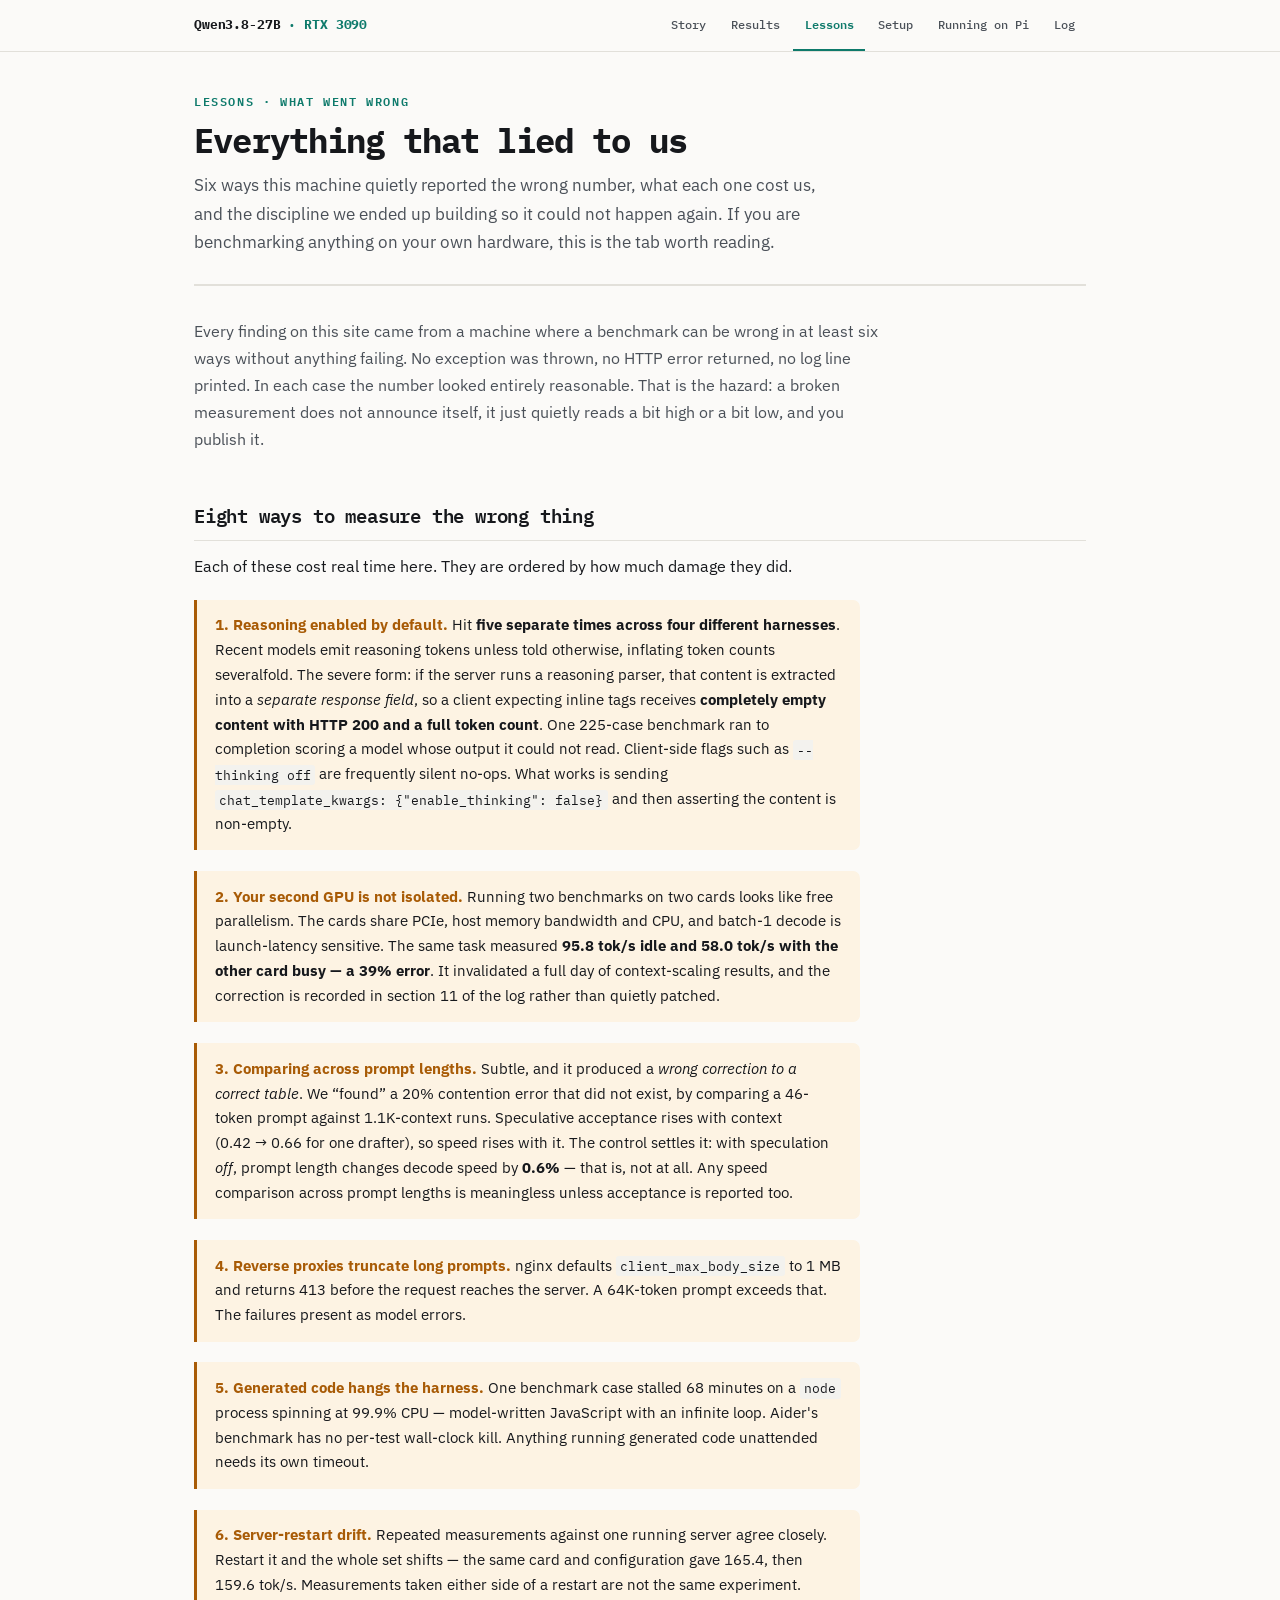
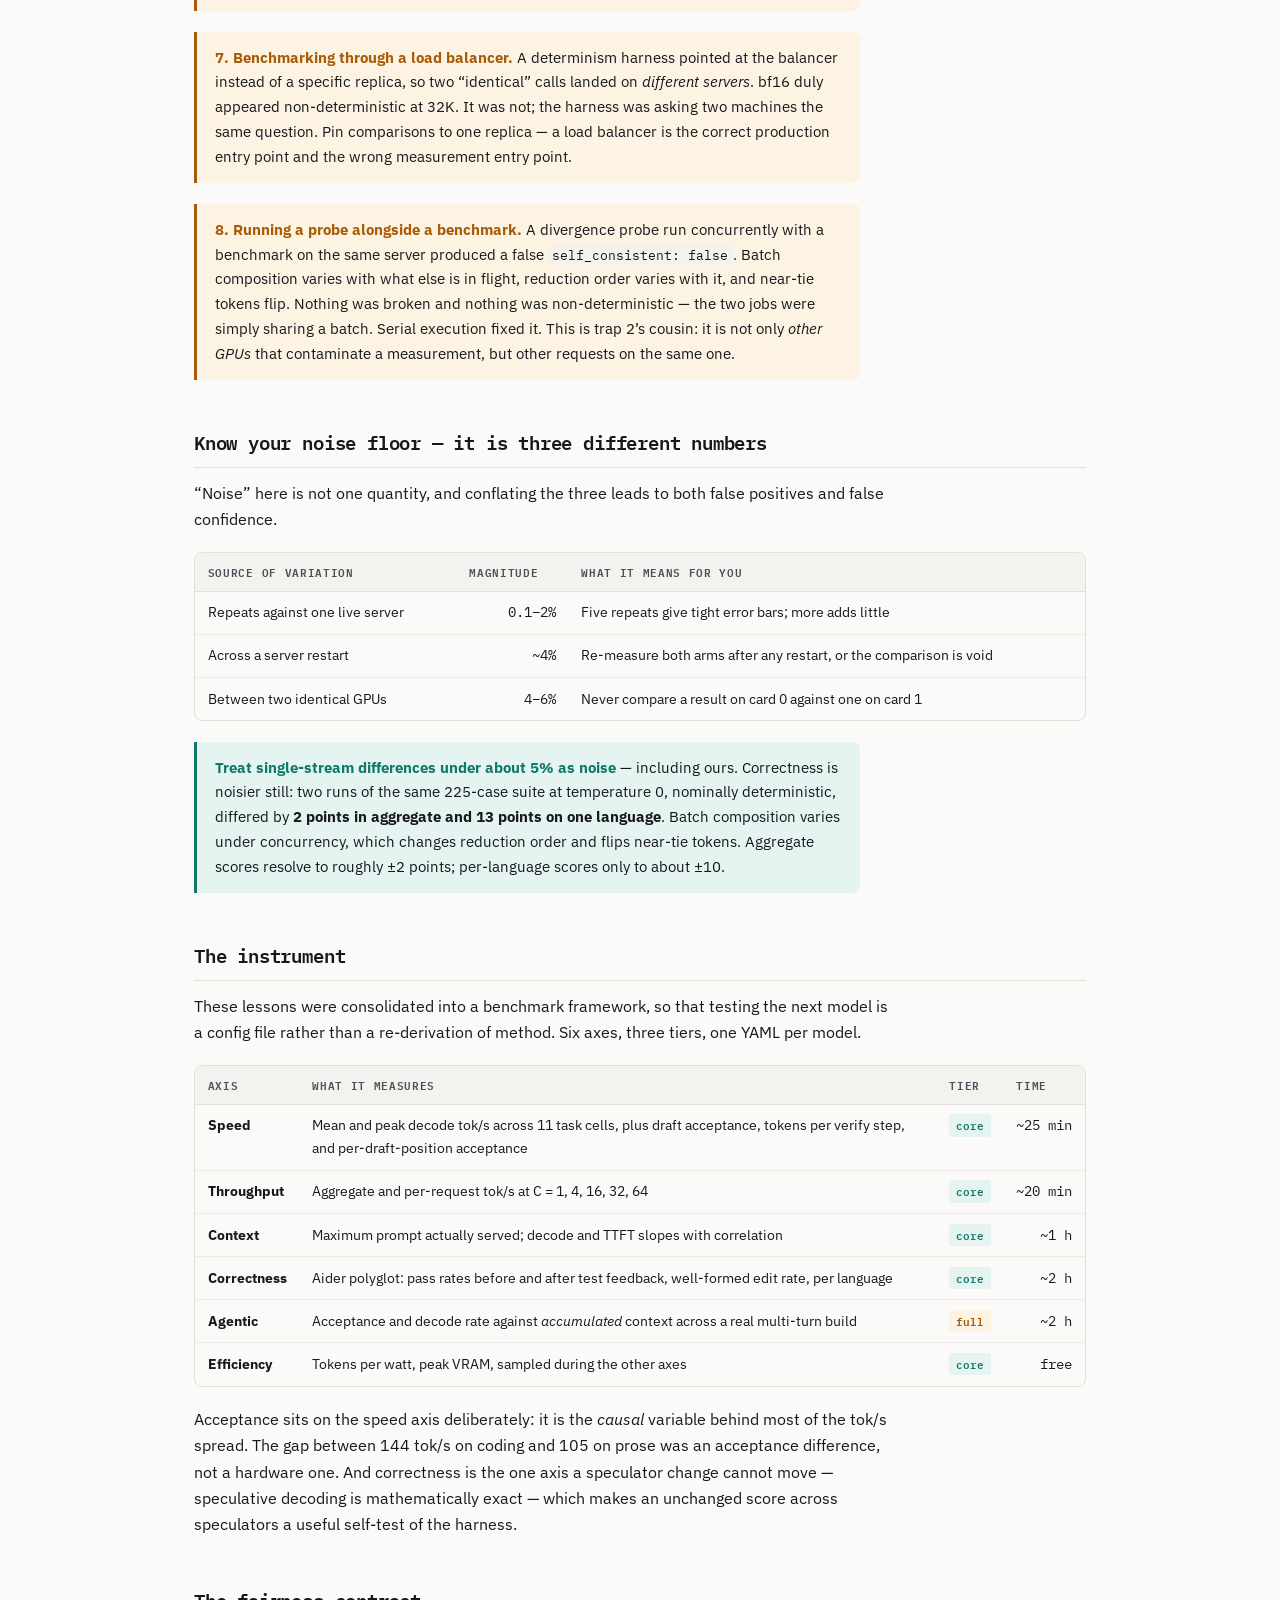
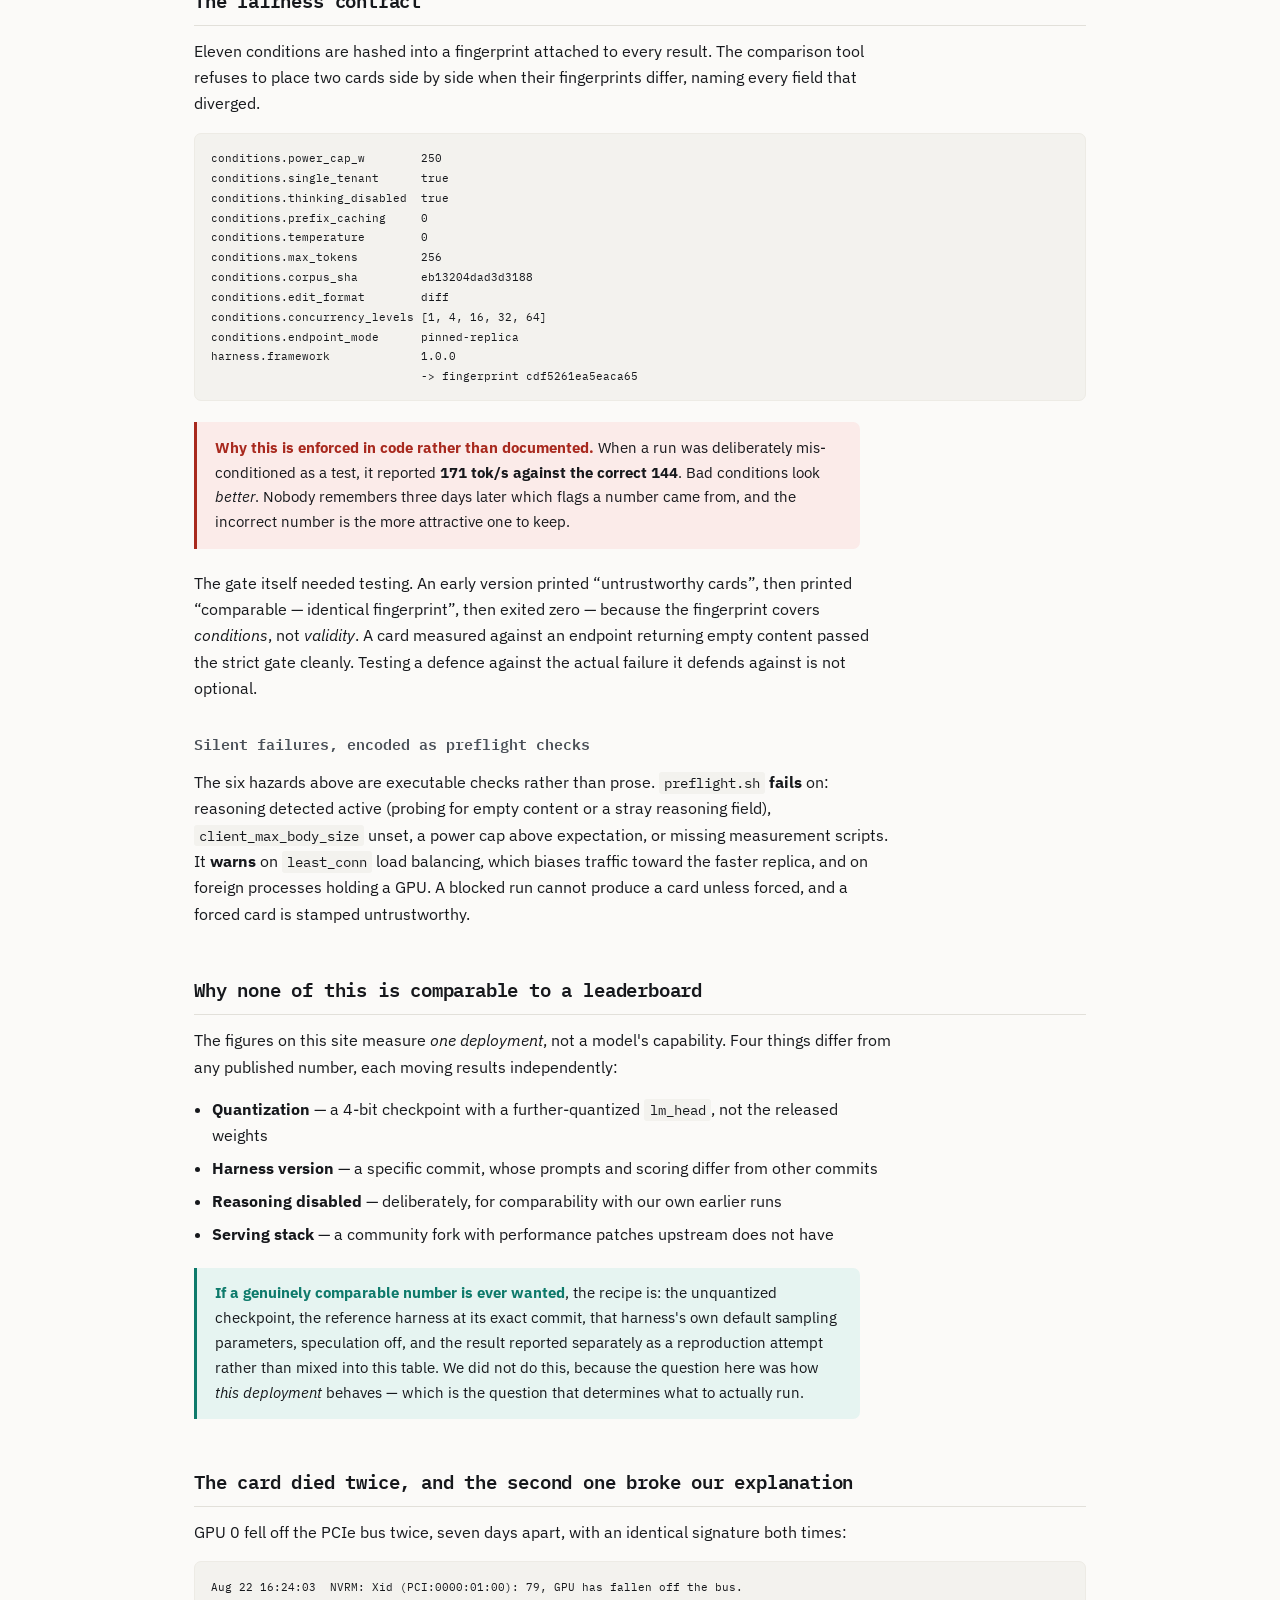
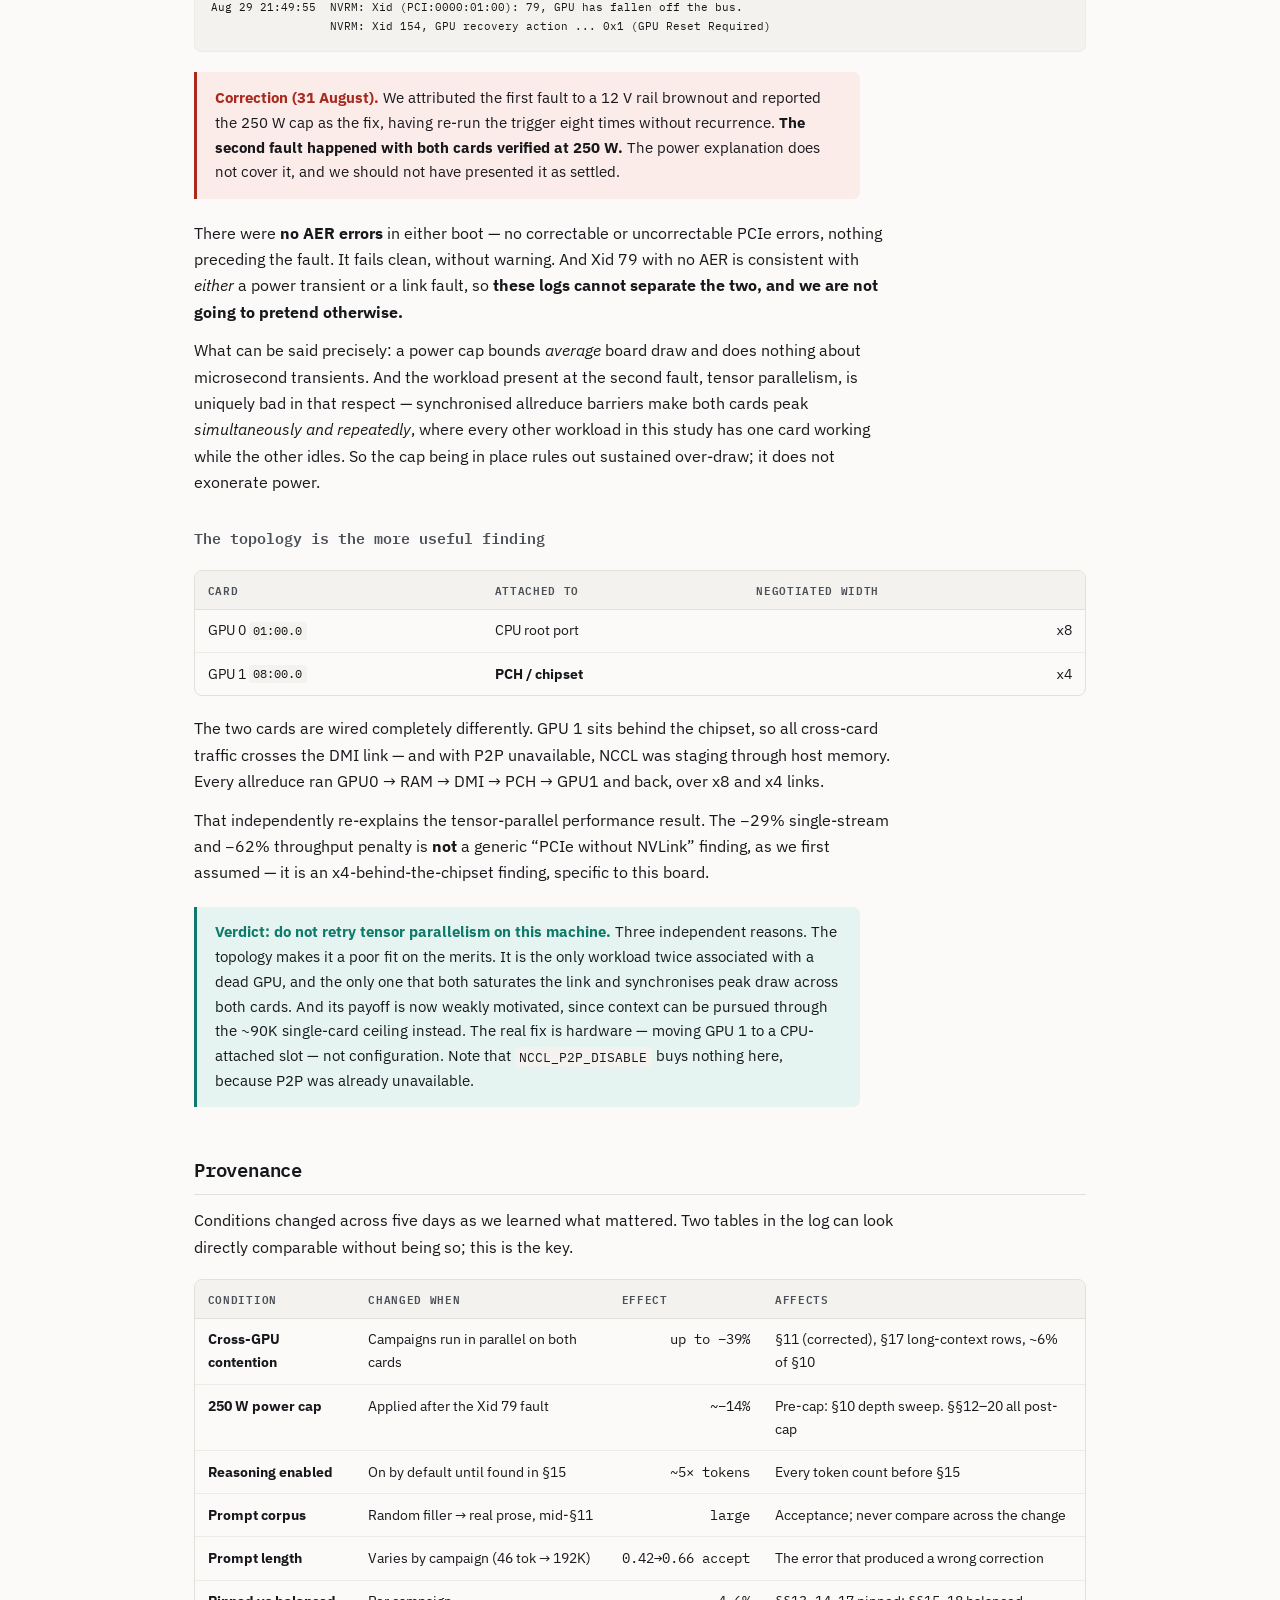
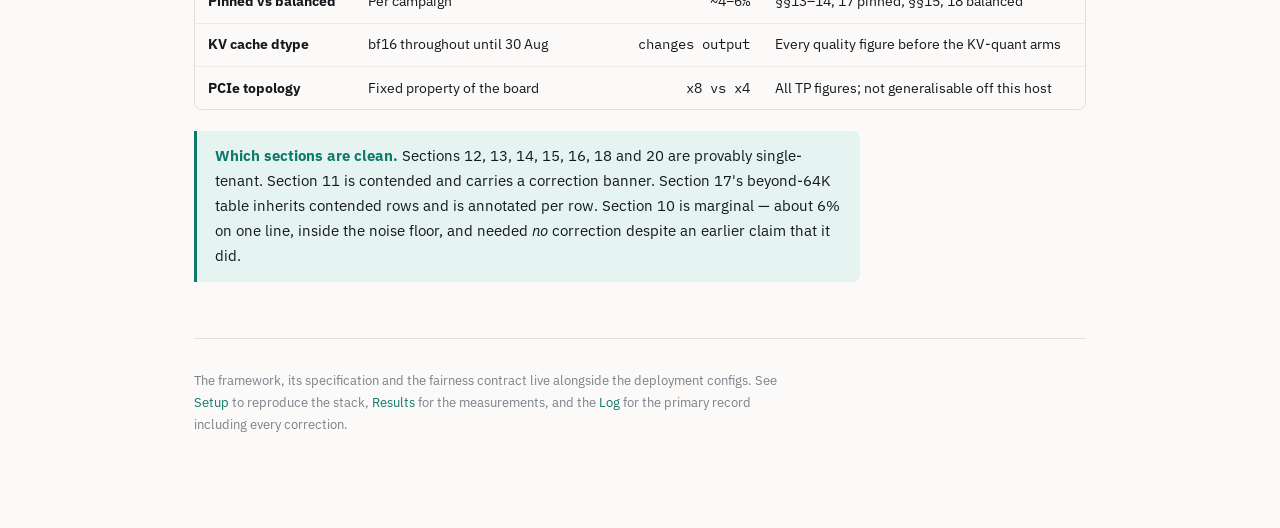
==== commit e5c47790: "Corrections: context ceiling, TP/PP, GPU fault forensics, KV quantization Five substantial findings," ====
--- a/lessons.html
+++ b/lessons.html
@@ -30,7 +30,7 @@
 
 <p class="lede">Every finding on this site came from a machine where a benchmark can be wrong in at least six ways without anything failing. No exception was thrown, no HTTP error returned, no log line printed. In each case the number looked entirely reasonable. That is the hazard: a broken measurement does not announce itself, it just quietly reads a bit high or a bit low, and you publish it.</p>
 
-<h2>Six ways to measure the wrong thing</h2>
+<h2>Eight ways to measure the wrong thing</h2>
 <p>Each of these cost real time here. They are ordered by how much damage they did.</p>
 
 <div class="box warn">
@@ -55,6 +55,23 @@
 
 <div class="box warn">
   <strong>6. Server-restart drift.</strong> Repeated measurements against one running server agree closely. Restart it and the whole set shifts &mdash; the same card and configuration gave 165.4, then 159.6&nbsp;tok/s. Measurements taken either side of a restart are not the same experiment.
+</div>
+
+<div class="box warn">
+  <strong>7. Benchmarking through a load balancer.</strong> A determinism harness pointed at the
+  balancer instead of a specific replica, so two &ldquo;identical&rdquo; calls landed on <em>different
+  servers</em>. bf16 duly appeared non-deterministic at 32K. It was not; the harness was asking two
+  machines the same question. Pin comparisons to one replica &mdash; a load balancer is the correct
+  production entry point and the wrong measurement entry point.
+</div>
+
+<div class="box warn">
+  <strong>8. Running a probe alongside a benchmark.</strong> A divergence probe run concurrently with
+  a benchmark on the same server produced a false <code>self_consistent: false</code>. Batch
+  composition varies with what else is in flight, reduction order varies with it, and near-tie tokens
+  flip. Nothing was broken and nothing was non-deterministic &mdash; the two jobs were simply sharing
+  a batch. Serial execution fixed it. This is trap&nbsp;2&rsquo;s cousin: it is not only <em>other
+  GPUs</em> that contaminate a measurement, but other requests on the same one.
 </div>
 
 <h2>Know your noise floor &mdash; it is three different numbers</h2>
@@ -132,6 +149,64 @@
   <strong>If a genuinely comparable number is ever wanted</strong>, the recipe is: the unquantized checkpoint, the reference harness at its exact commit, that harness's own default sampling parameters, speculation off, and the result reported separately as a reproduction attempt rather than mixed into this table. We did not do this, because the question here was how <em>this deployment</em> behaves &mdash; which is the question that determines what to actually run.
 </div>
 
+<h2 id="xid">The card died twice, and the second one broke our explanation</h2>
+
+<p>GPU&nbsp;0 fell off the PCIe bus twice, seven days apart, with an identical signature both times:</p>
+
+<pre><code>Aug 22 16:24:03  NVRM: Xid (PCI:0000:01:00): 79, GPU has fallen off the bus.
+Aug 29 21:49:55  NVRM: Xid (PCI:0000:01:00): 79, GPU has fallen off the bus.
+                 NVRM: Xid 154, GPU recovery action ... 0x1 (GPU Reset Required)</code></pre>
+
+<div class="box stop">
+  <strong>Correction (31 August).</strong> We attributed the first fault to a 12&nbsp;V rail brownout
+  and reported the 250&nbsp;W cap as the fix, having re-run the trigger eight times without
+  recurrence. <strong>The second fault happened with both cards verified at 250&nbsp;W.</strong> The
+  power explanation does not cover it, and we should not have presented it as settled.
+</div>
+
+<p>There were <strong>no AER errors</strong> in either boot &mdash; no correctable or uncorrectable
+PCIe errors, nothing preceding the fault. It fails clean, without warning. And Xid&nbsp;79 with no AER
+is consistent with <em>either</em> a power transient or a link fault, so
+<strong>these logs cannot separate the two, and we are not going to pretend otherwise.</strong></p>
+
+<p>What can be said precisely: a power cap bounds <em>average</em> board draw and does nothing about
+microsecond transients. And the workload present at the second fault, tensor parallelism, is uniquely
+bad in that respect &mdash; synchronised allreduce barriers make both cards peak
+<em>simultaneously and repeatedly</em>, where every other workload in this study has one card working
+while the other idles. So the cap being in place rules out sustained over-draw; it does not exonerate
+power.</p>
+
+<h3>The topology is the more useful finding</h3>
+
+<div class="tw">
+  <table>
+    <thead><tr><th>Card</th><th>Attached to</th><th>Negotiated width</th></tr></thead>
+    <tbody>
+      <tr><td>GPU&nbsp;0 <code>01:00.0</code></td><td>CPU root port</td><td class="n">x8</td></tr>
+      <tr><td>GPU&nbsp;1 <code>08:00.0</code></td><td><strong>PCH / chipset</strong></td><td class="n">x4</td></tr>
+    </tbody>
+  </table>
+</div>
+
+<p>The two cards are wired completely differently. GPU&nbsp;1 sits behind the chipset, so all
+cross-card traffic crosses the DMI link &mdash; and with P2P unavailable, NCCL was staging through
+host memory. Every allreduce ran GPU0&nbsp;&rarr;&nbsp;RAM&nbsp;&rarr;&nbsp;DMI&nbsp;&rarr;&nbsp;PCH&nbsp;&rarr;&nbsp;GPU1
+and back, over x8 and x4 links.</p>
+
+<p>That independently re-explains the tensor-parallel performance result. The &minus;29% single-stream
+and &minus;62% throughput penalty is <strong>not</strong> a generic &ldquo;PCIe without NVLink&rdquo;
+finding, as we first assumed &mdash; it is an x4-behind-the-chipset finding, specific to this board.</p>
+
+<div class="box">
+  <strong>Verdict: do not retry tensor parallelism on this machine.</strong> Three independent
+  reasons. The topology makes it a poor fit on the merits. It is the only workload twice associated
+  with a dead GPU, and the only one that both saturates the link and synchronises peak draw across
+  both cards. And its payoff is now weakly motivated, since context can be pursued through the ~90K
+  single-card ceiling instead. The real fix is hardware &mdash; moving GPU&nbsp;1 to a CPU-attached
+  slot &mdash; not configuration. Note that <code>NCCL_P2P_DISABLE</code> buys nothing here, because
+  P2P was already unavailable.
+</div>
+
 <h2>Provenance</h2>
 <p>Conditions changed across five days as we learned what mattered. Two tables in the log can look directly comparable without being so; this is the key.</p>
 
@@ -145,6 +220,8 @@
       <tr><td><strong>Prompt corpus</strong></td><td>Random filler &rarr; real prose, mid-&sect;11</td><td class="n">large</td><td>Acceptance; never compare across the change</td></tr>
       <tr><td><strong>Prompt length</strong></td><td>Varies by campaign (46 tok &rarr; 192K)</td><td class="n">0.42&rarr;0.66 accept</td><td>The error that produced a wrong correction</td></tr>
       <tr><td><strong>Pinned vs balanced</strong></td><td>Per campaign</td><td class="n">~4&ndash;6%</td><td>&sect;&sect;13&ndash;14, 17 pinned; &sect;&sect;15, 18 balanced</td></tr>
+      <tr><td><strong>KV cache dtype</strong></td><td>bf16 throughout until 30 Aug</td><td class="n">changes output</td><td>Every quality figure before the KV-quant arms</td></tr>
+      <tr><td><strong>PCIe topology</strong></td><td>Fixed property of the board</td><td class="n">x8 vs x4</td><td>All TP figures; not generalisable off this host</td></tr>
     </tbody>
   </table>
 </div>
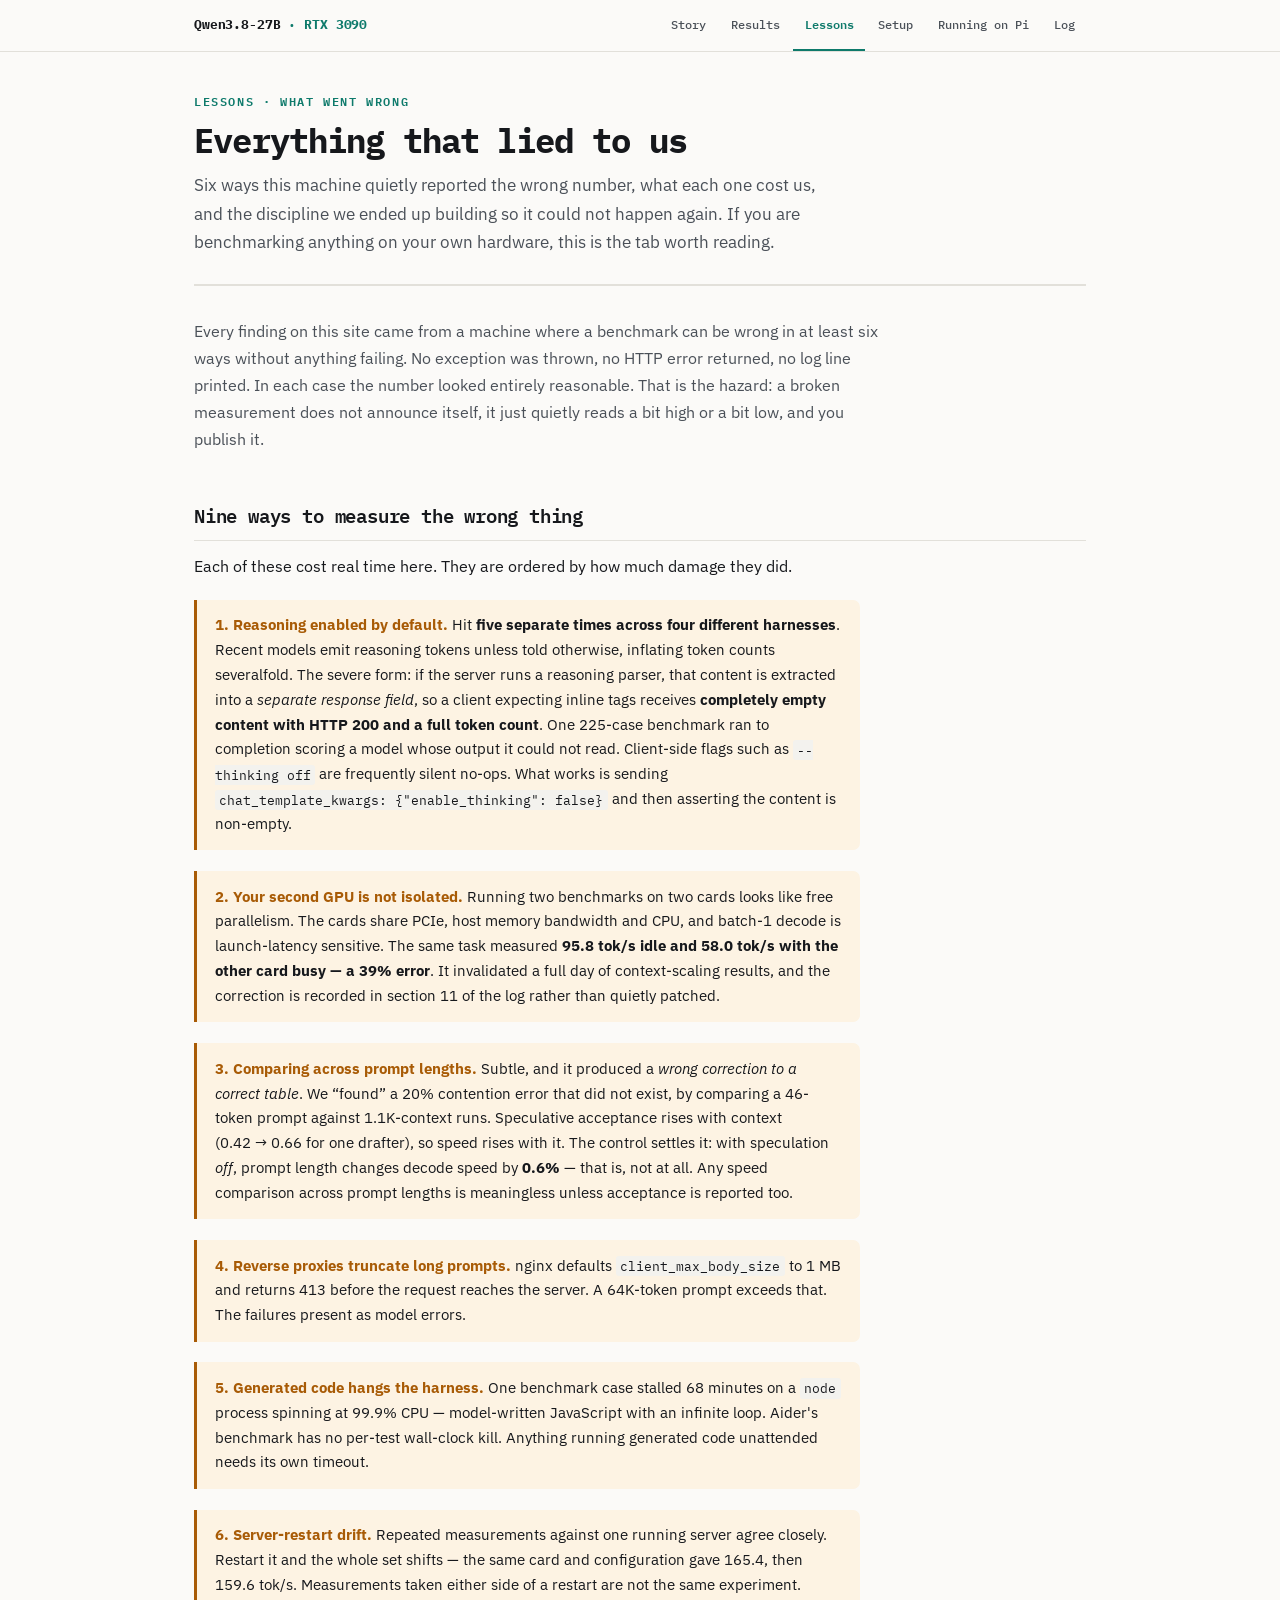
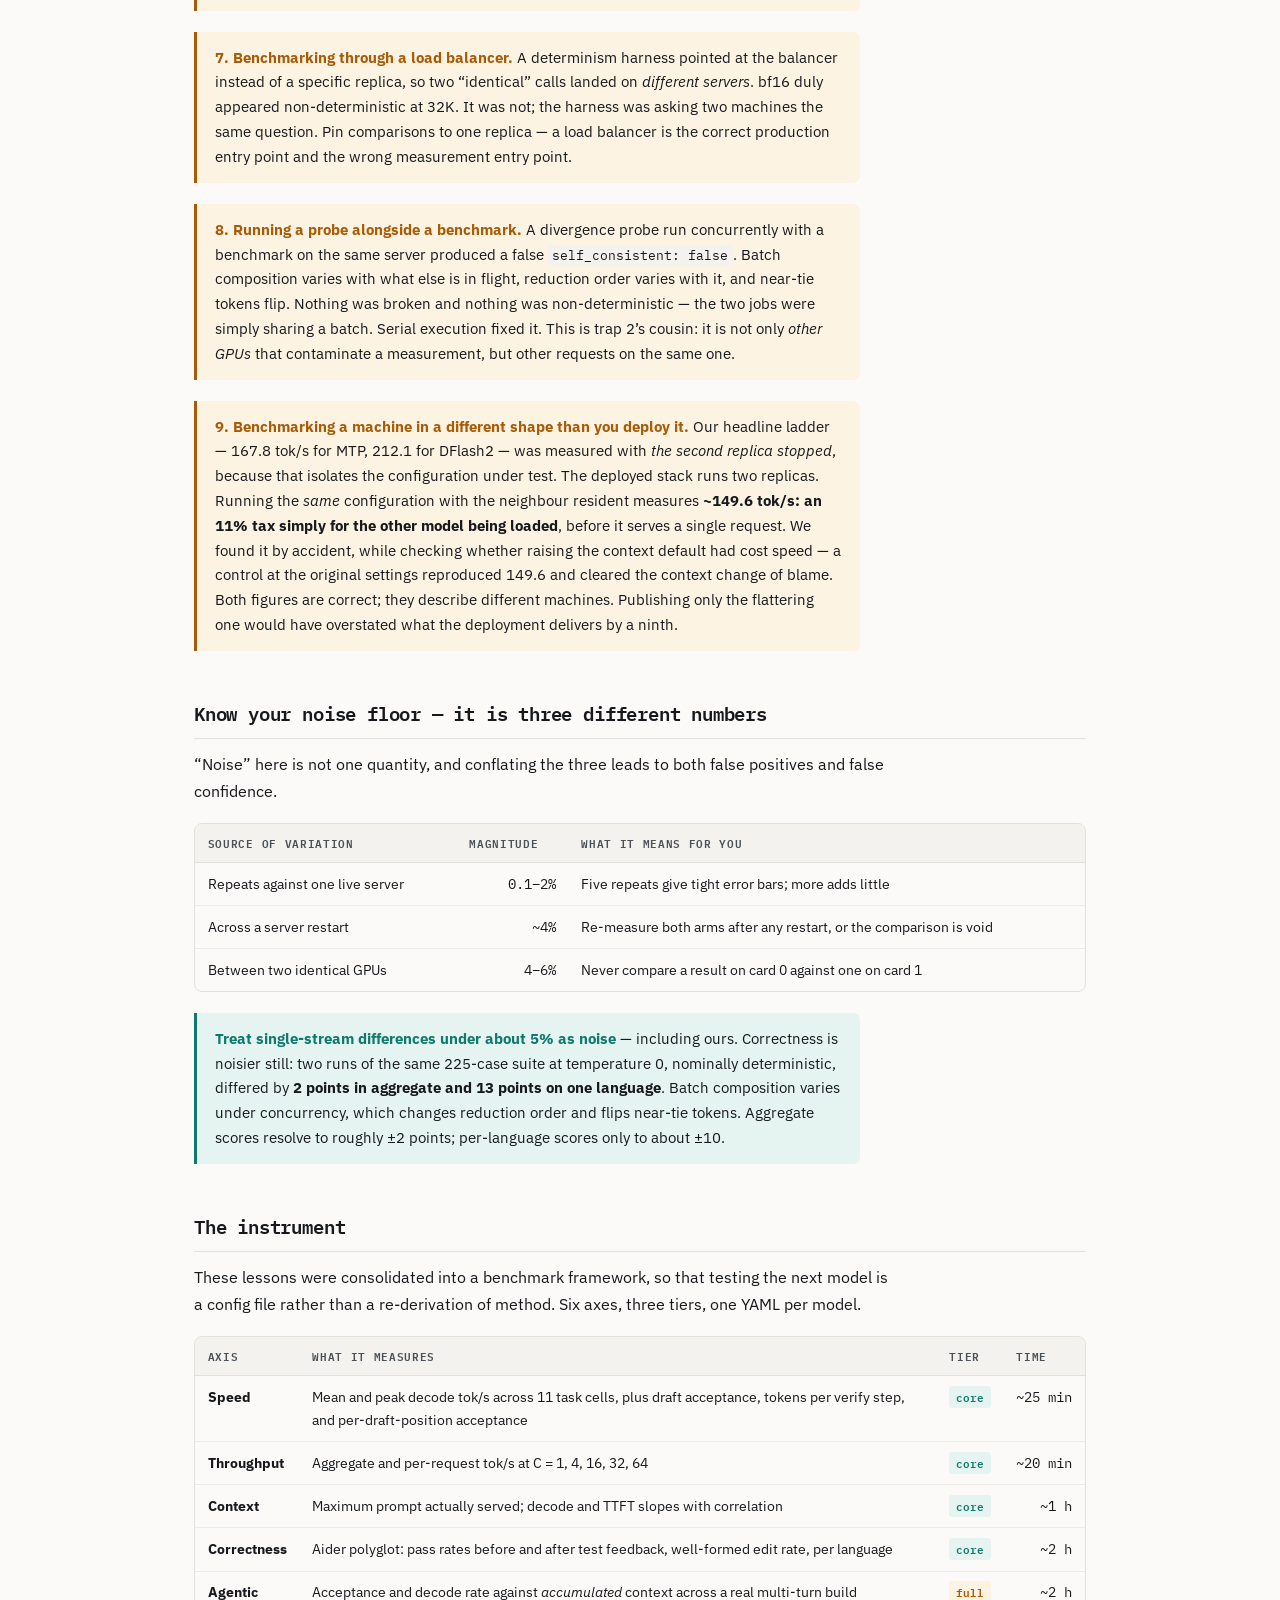
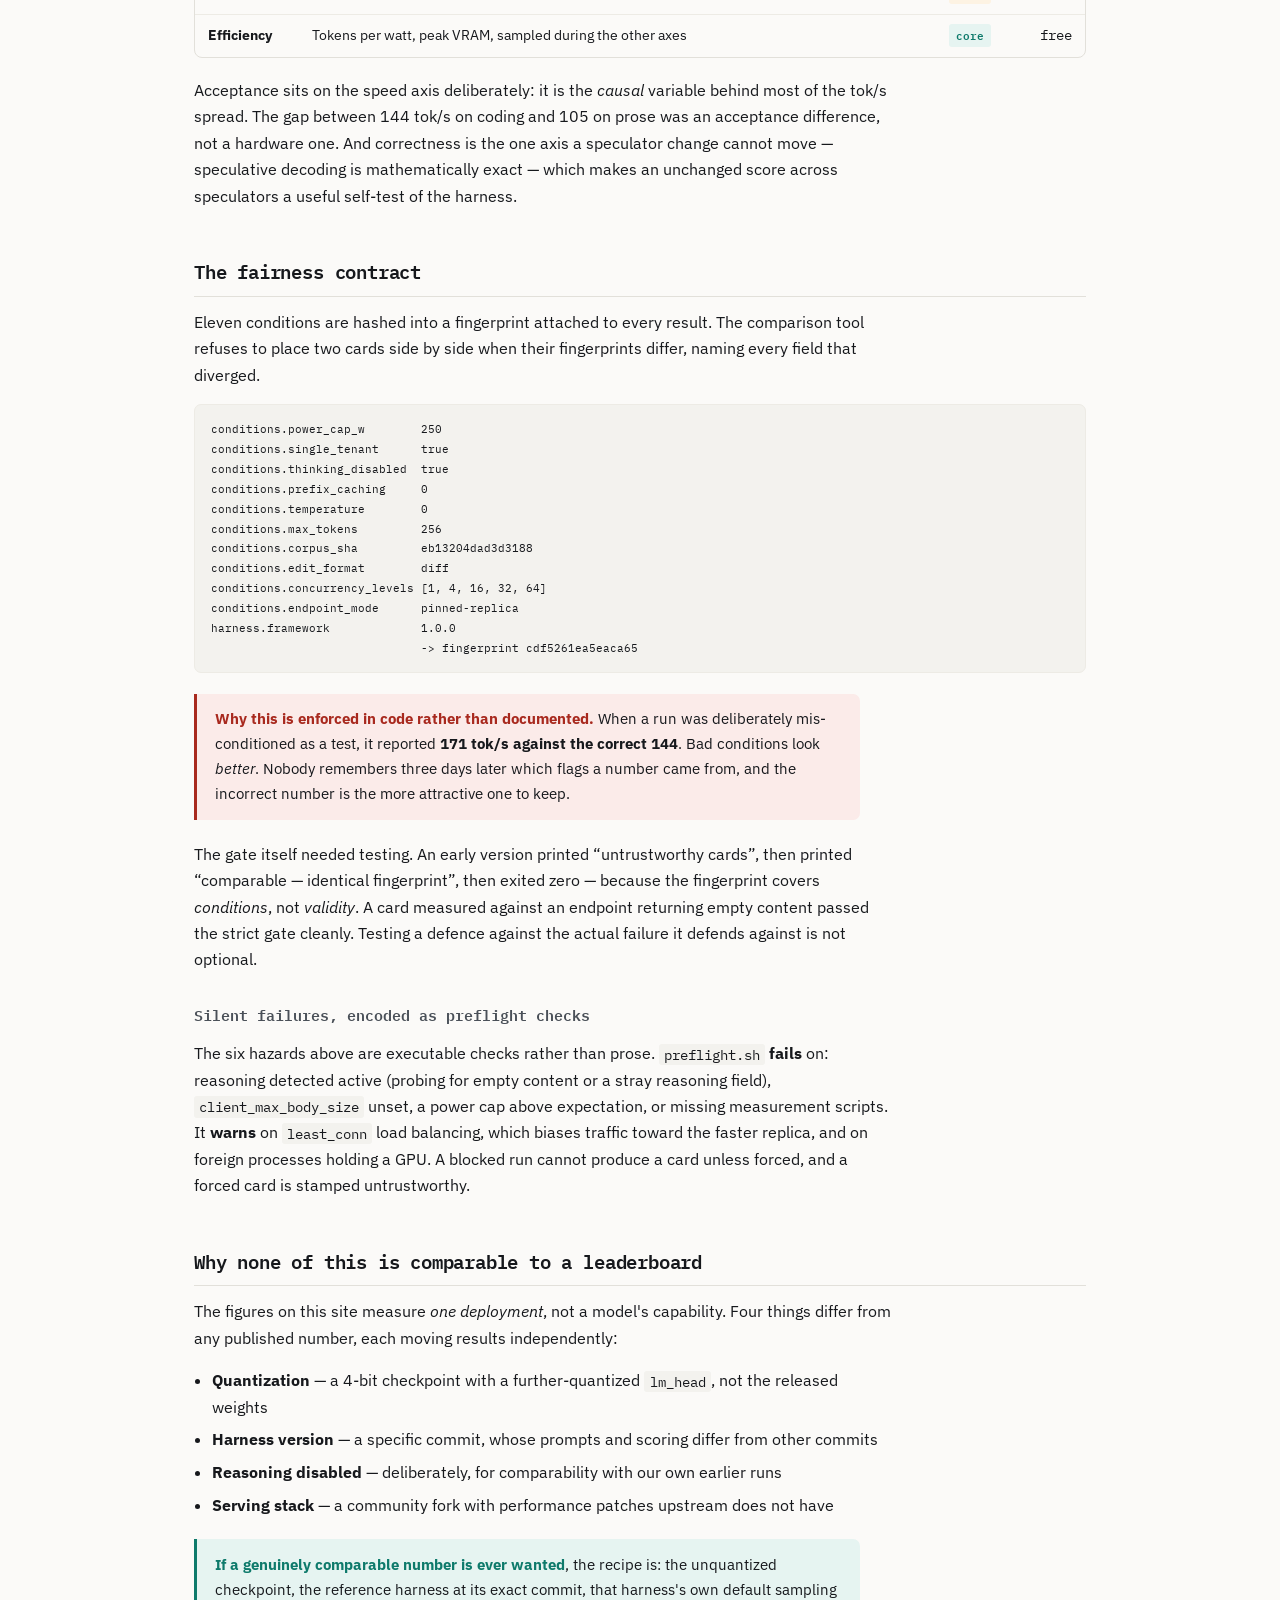
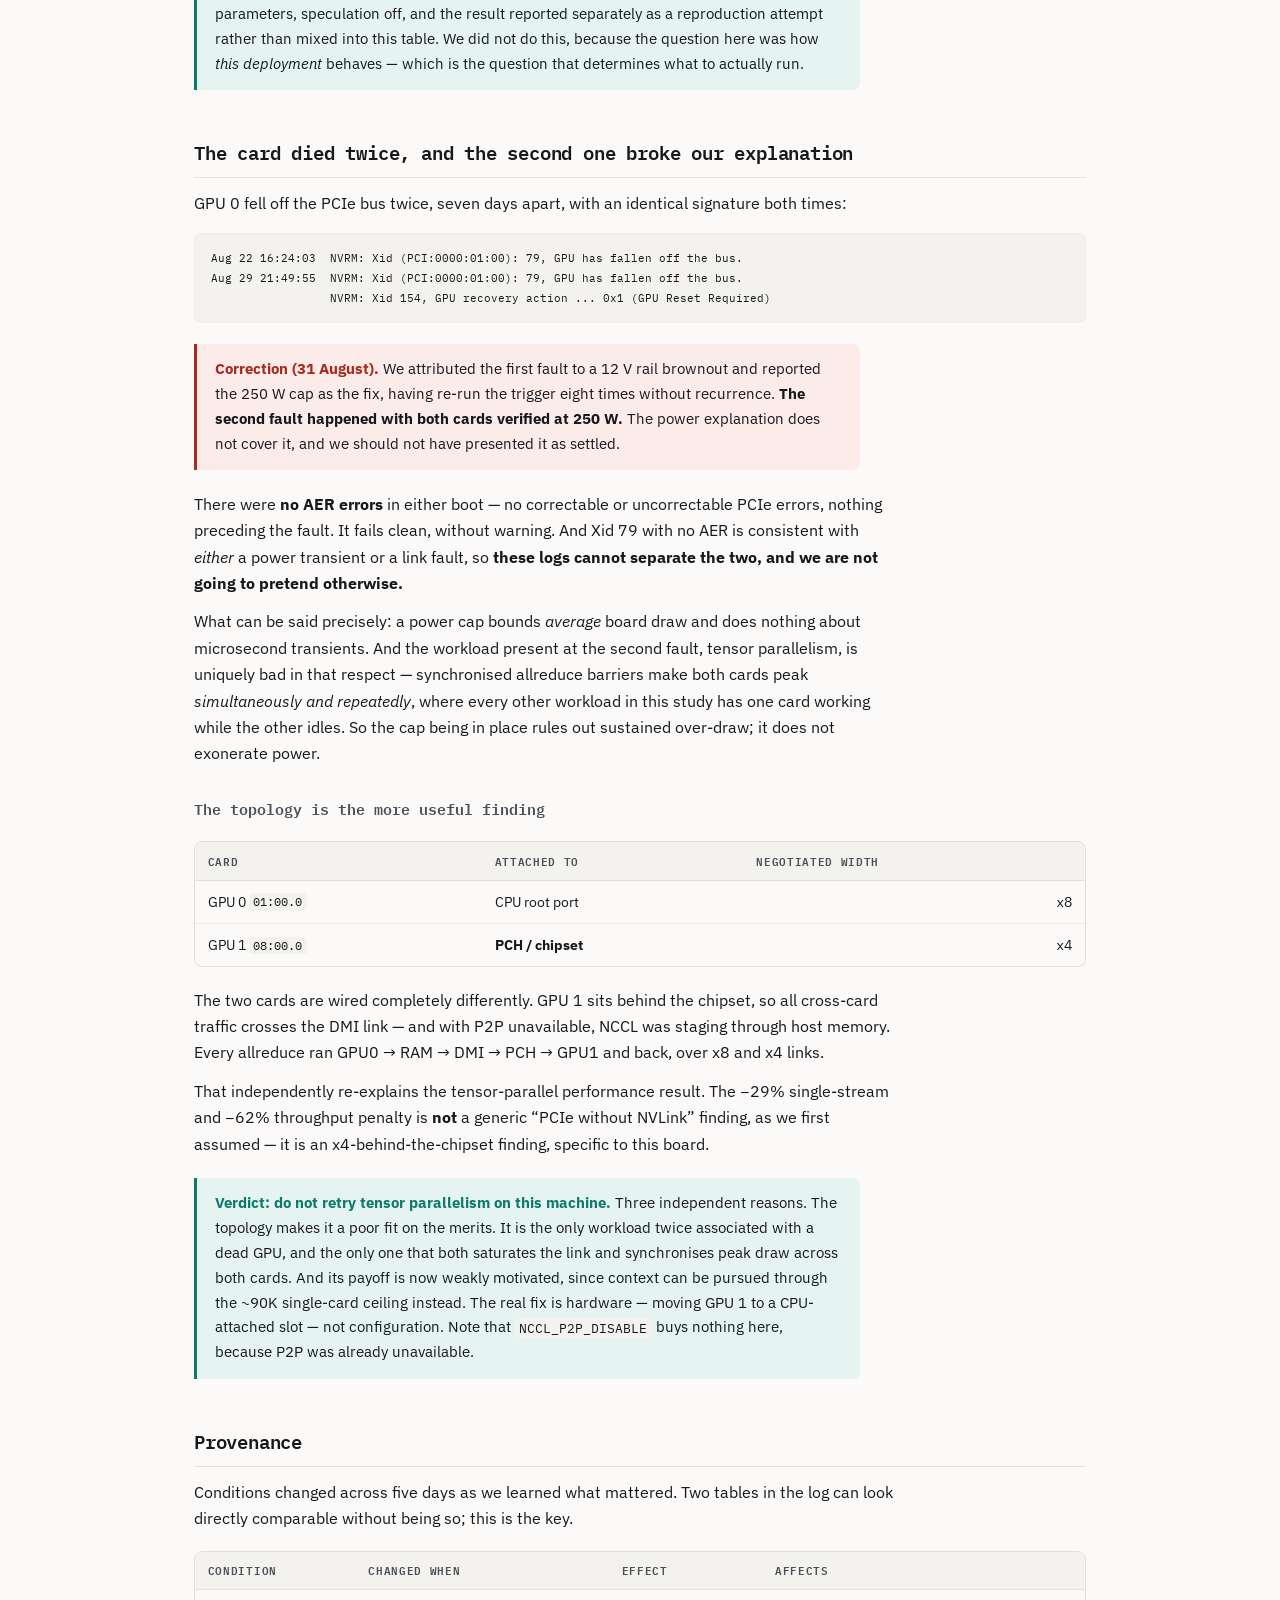
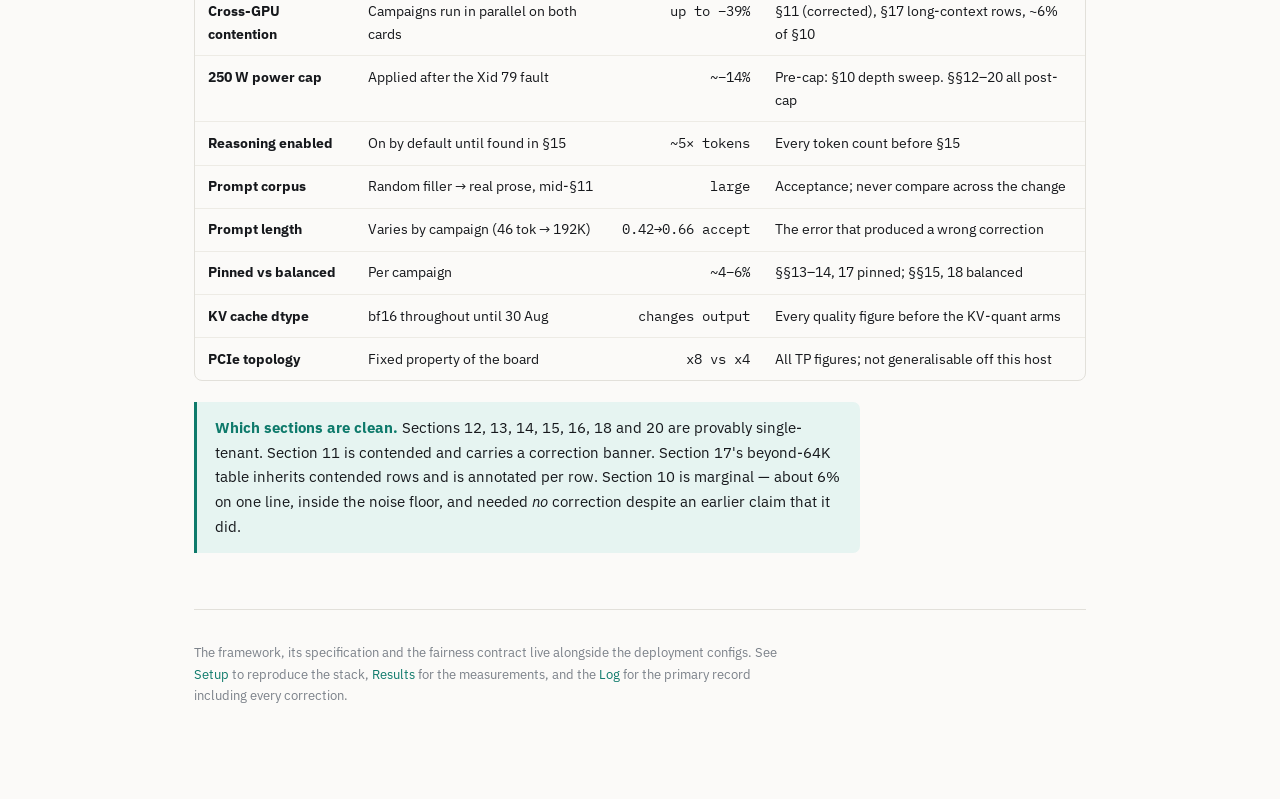
==== commit 595ee21a: "Context default raised to 85,000; comparator correction on headline speeds The concurrency trade was" ====
--- a/lessons.html
+++ b/lessons.html
@@ -30,7 +30,7 @@
 
 <p class="lede">Every finding on this site came from a machine where a benchmark can be wrong in at least six ways without anything failing. No exception was thrown, no HTTP error returned, no log line printed. In each case the number looked entirely reasonable. That is the hazard: a broken measurement does not announce itself, it just quietly reads a bit high or a bit low, and you publish it.</p>
 
-<h2>Eight ways to measure the wrong thing</h2>
+<h2>Nine ways to measure the wrong thing</h2>
 <p>Each of these cost real time here. They are ordered by how much damage they did.</p>
 
 <div class="box warn">
@@ -72,6 +72,18 @@
   flip. Nothing was broken and nothing was non-deterministic &mdash; the two jobs were simply sharing
   a batch. Serial execution fixed it. This is trap&nbsp;2&rsquo;s cousin: it is not only <em>other
   GPUs</em> that contaminate a measurement, but other requests on the same one.
+</div>
+
+<div class="box warn">
+  <strong>9. Benchmarking a machine in a different shape than you deploy it.</strong> Our headline
+  ladder &mdash; 167.8&nbsp;tok/s for MTP, 212.1 for DFlash2 &mdash; was measured with <em>the second
+  replica stopped</em>, because that isolates the configuration under test. The deployed stack runs
+  two replicas. Running the <em>same</em> configuration with the neighbour resident measures
+  <strong>~149.6&nbsp;tok/s: an 11% tax simply for the other model being loaded</strong>, before it
+  serves a single request. We found it by accident, while checking whether raising the context
+  default had cost speed &mdash; a control at the original settings reproduced 149.6 and cleared the
+  context change of blame. Both figures are correct; they describe different machines. Publishing
+  only the flattering one would have overstated what the deployment delivers by a ninth.
 </div>
 
 <h2>Know your noise floor &mdash; it is three different numbers</h2>
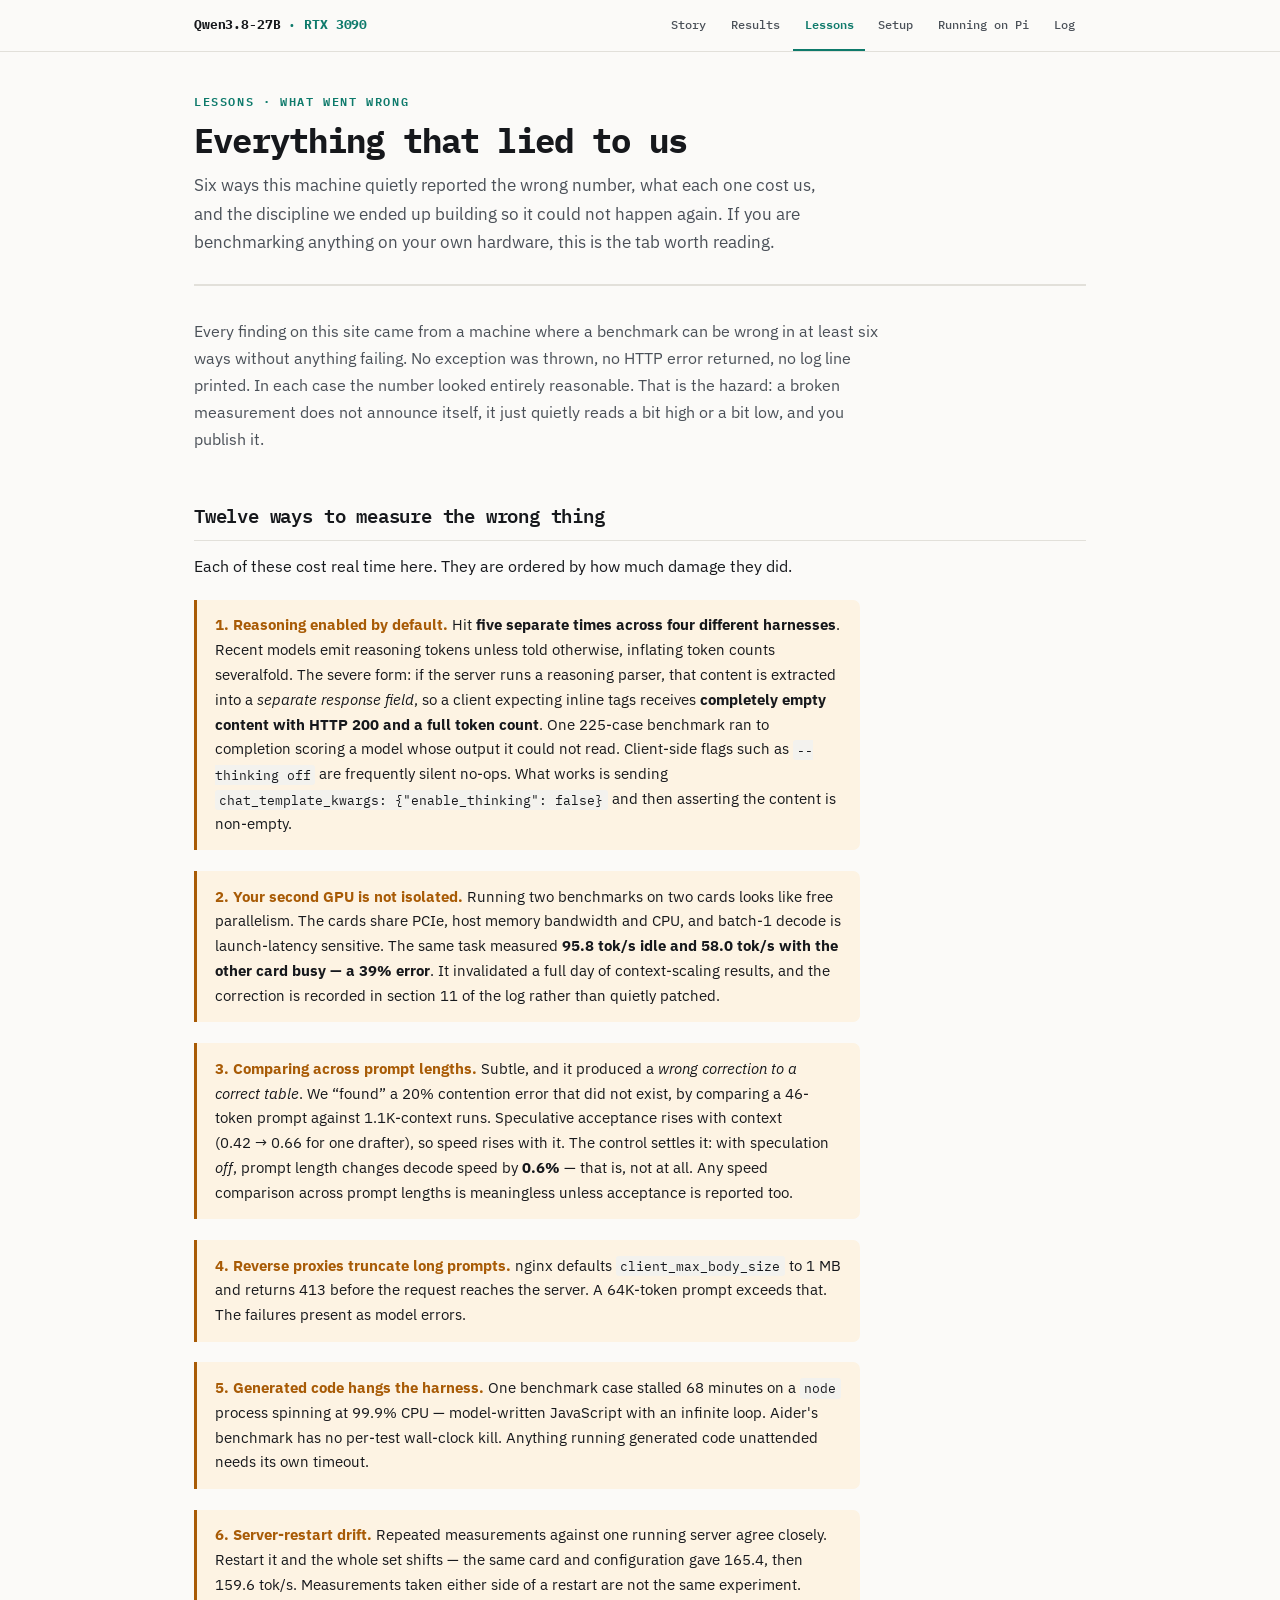
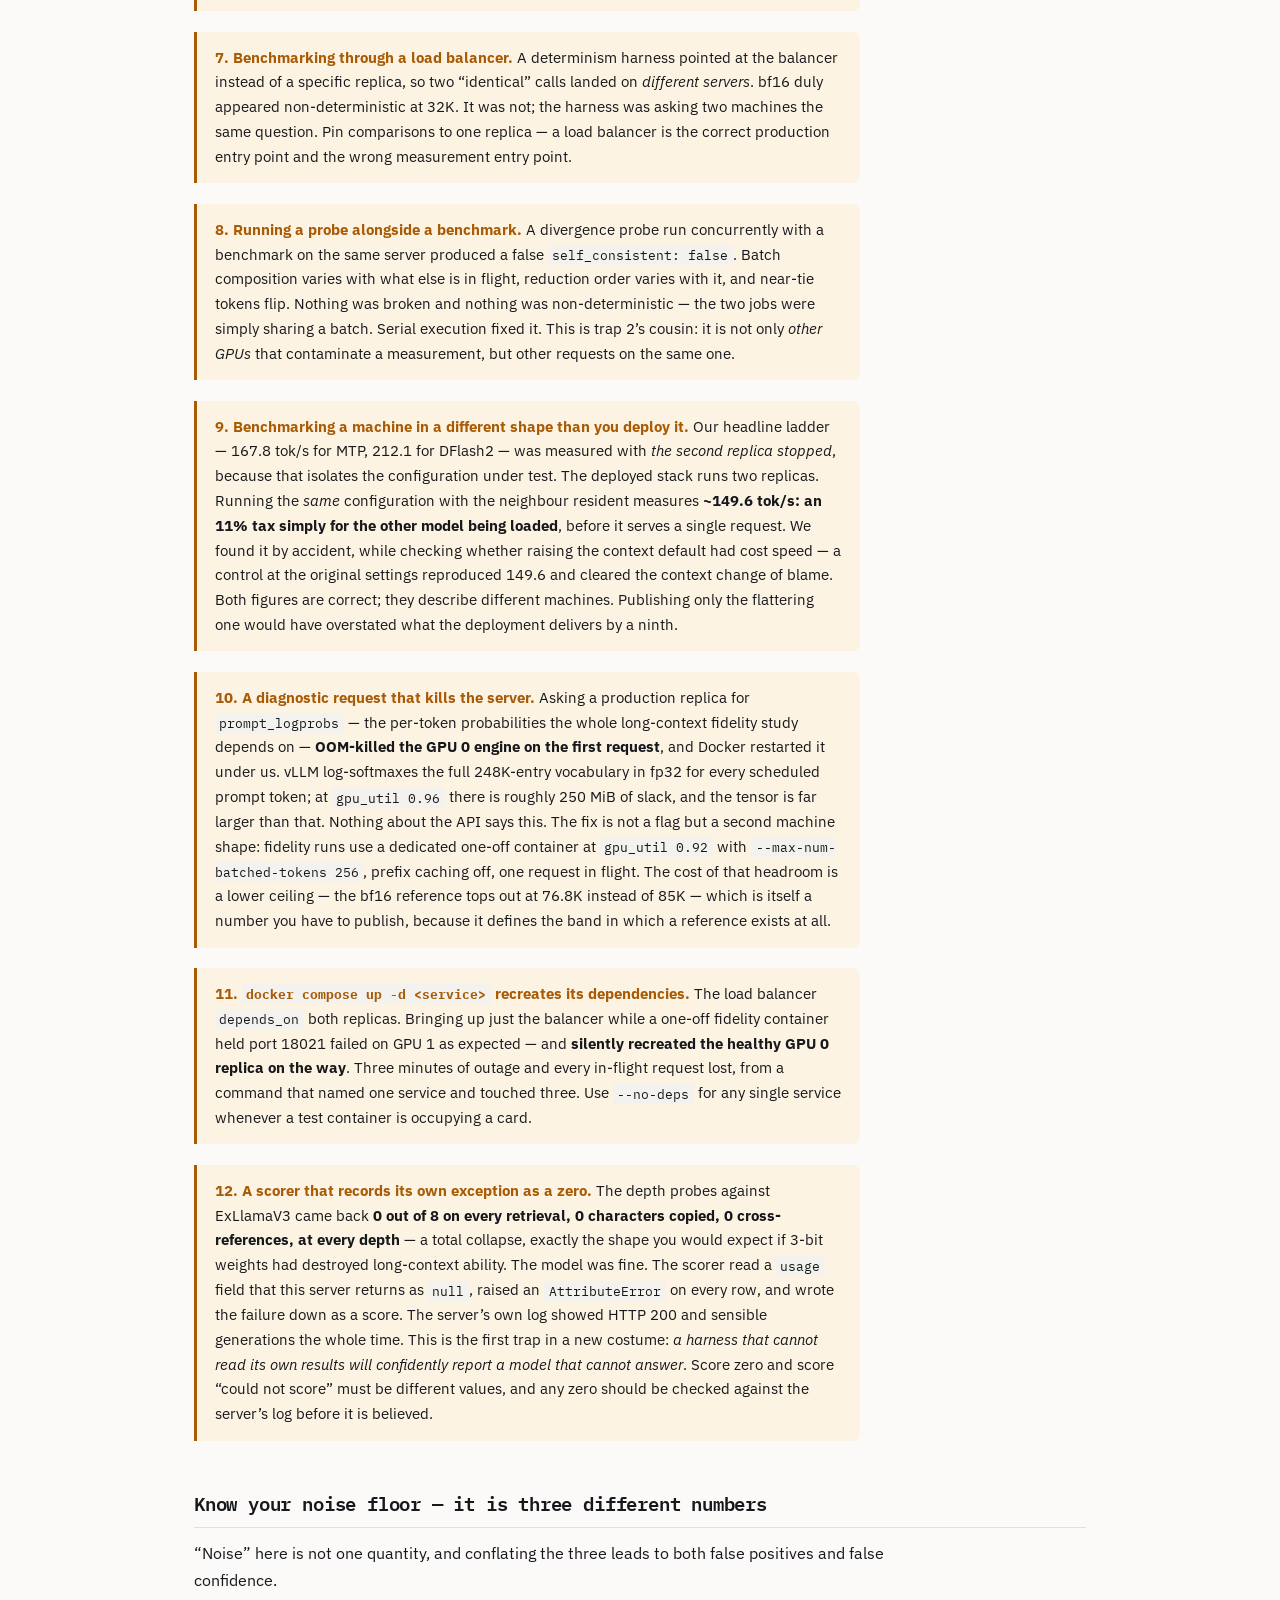
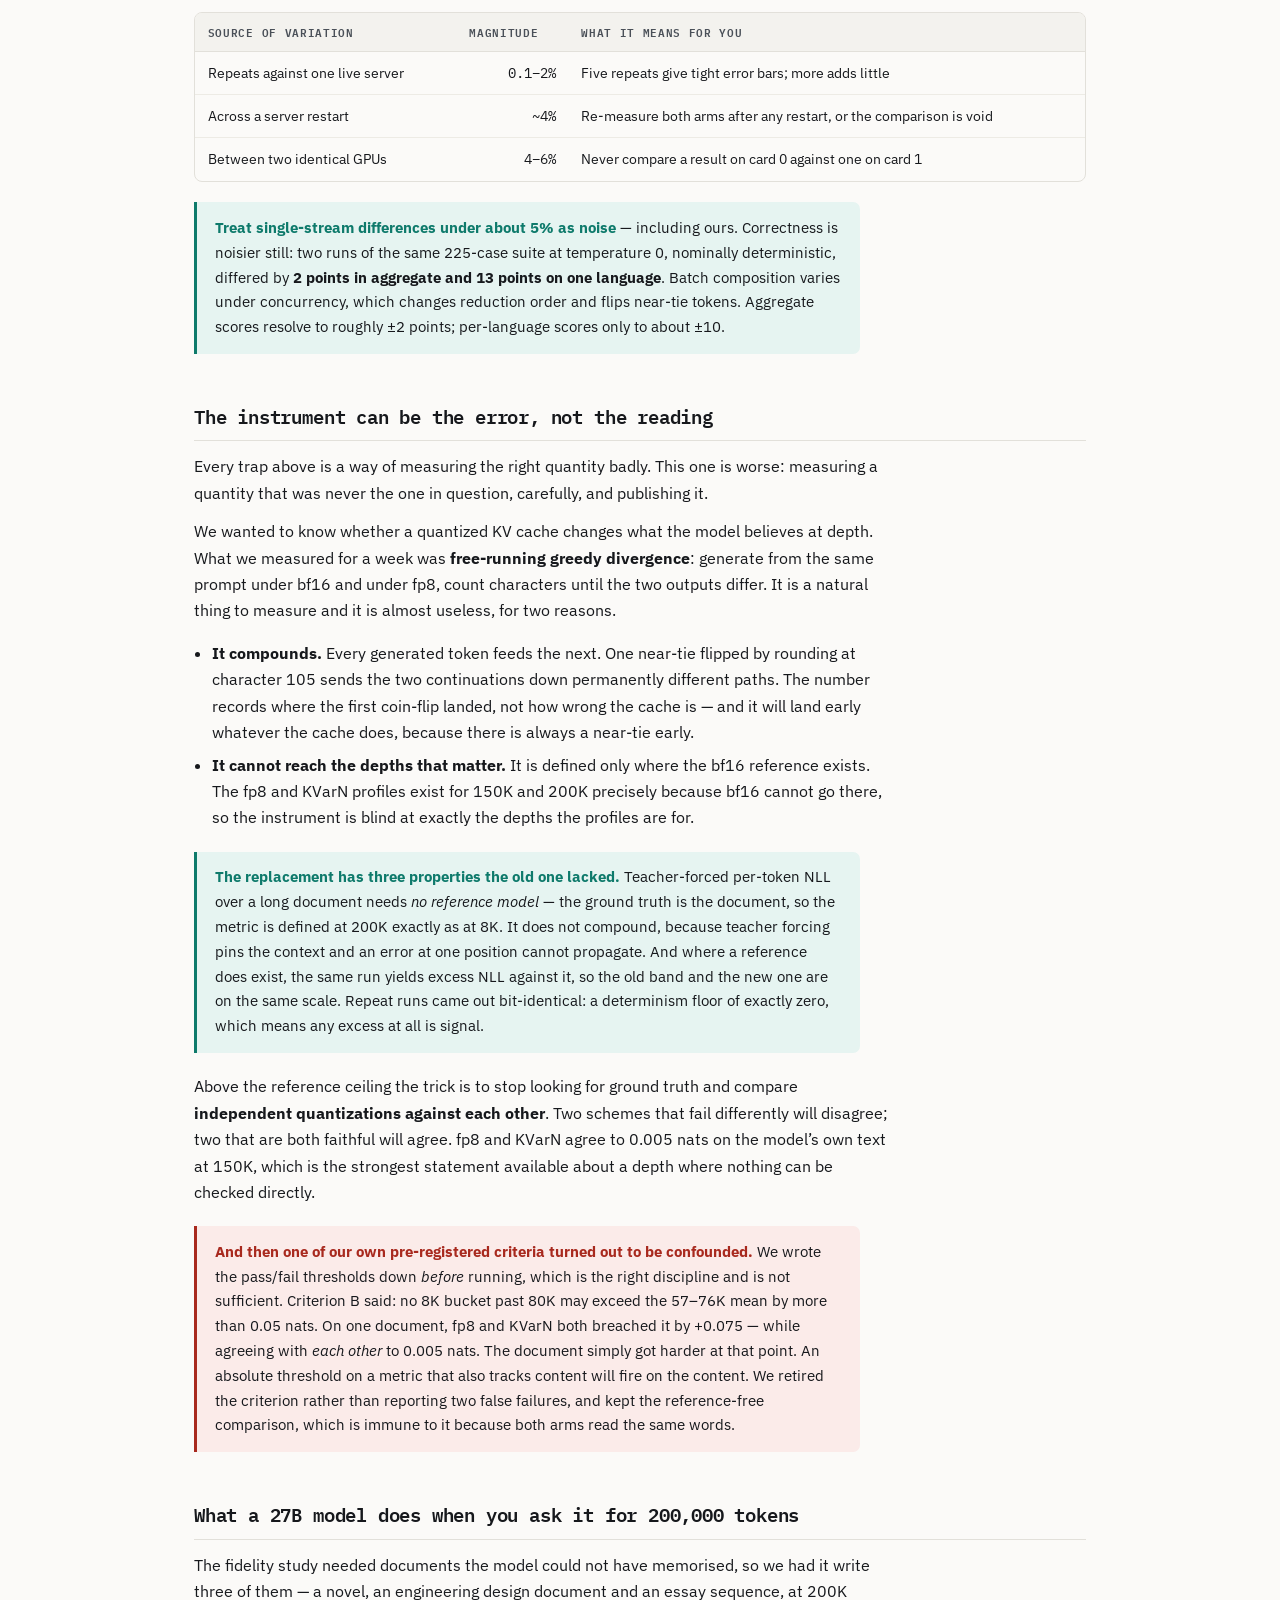
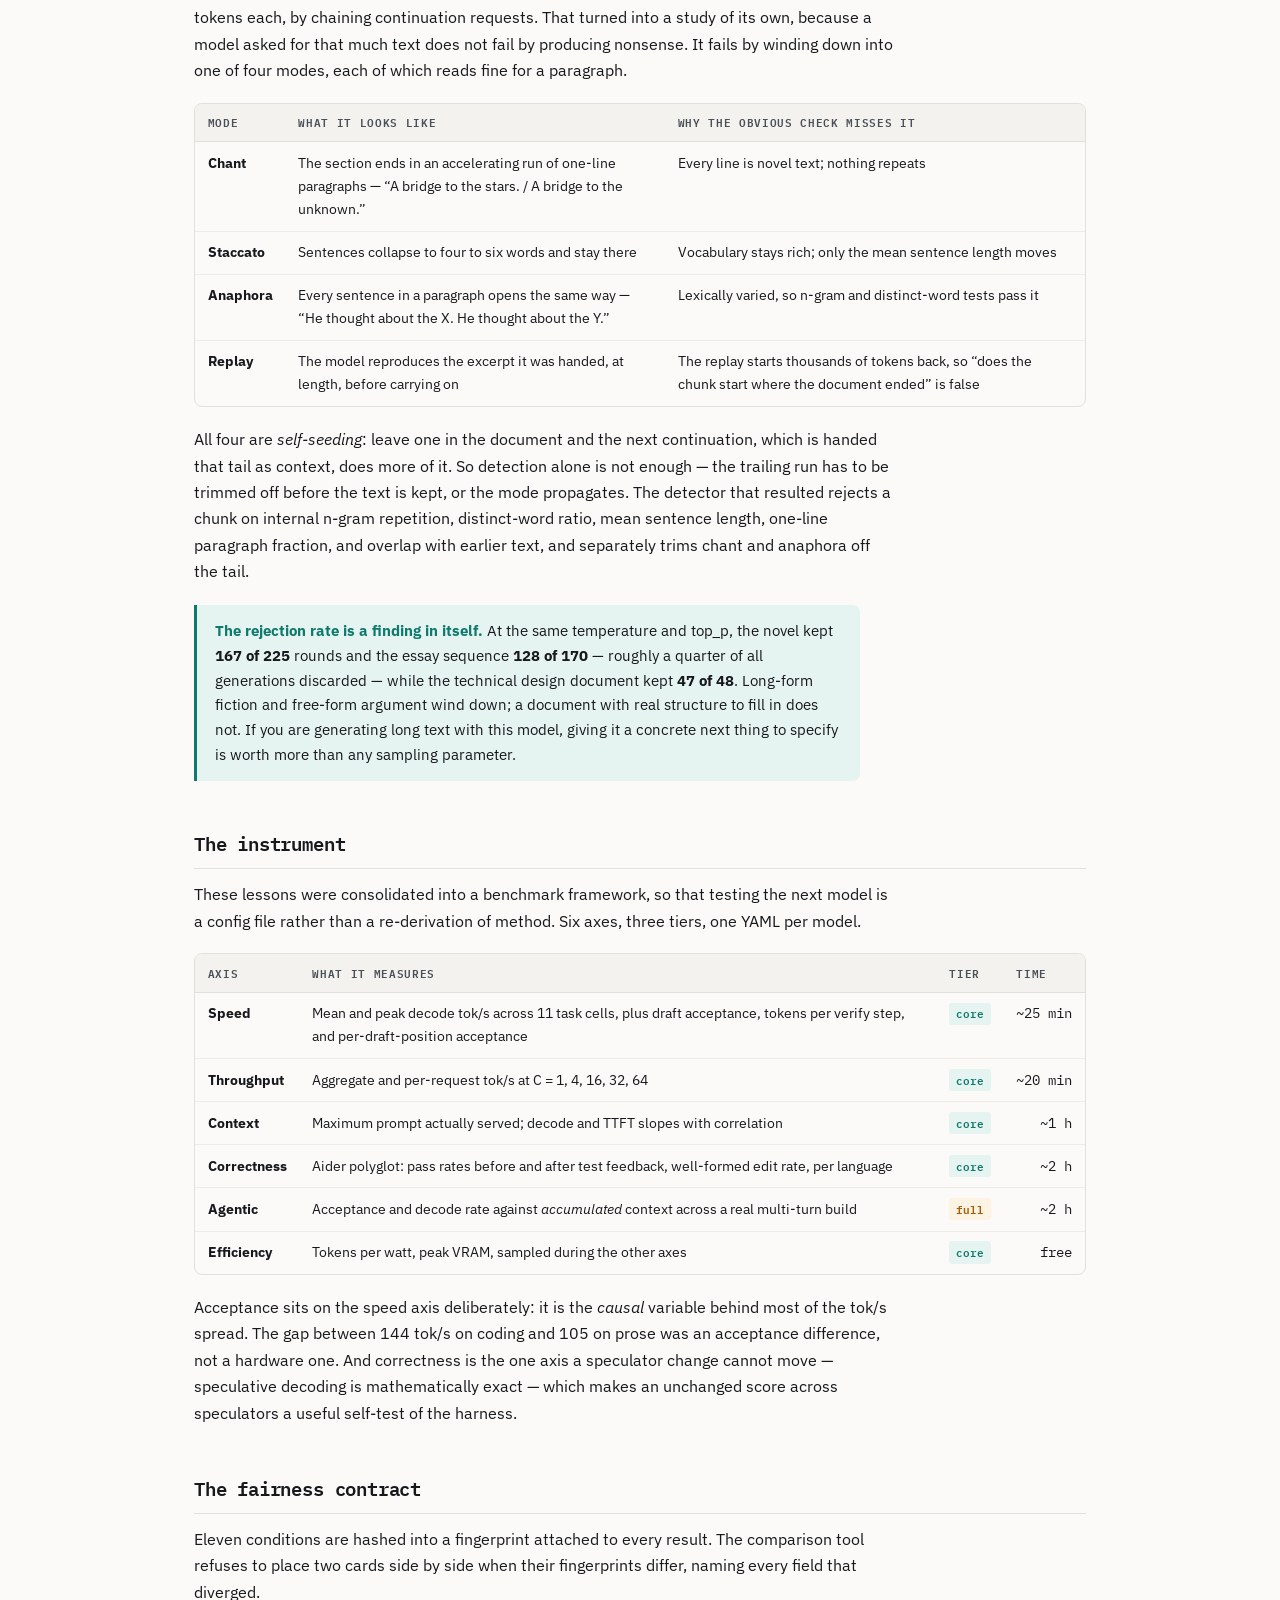
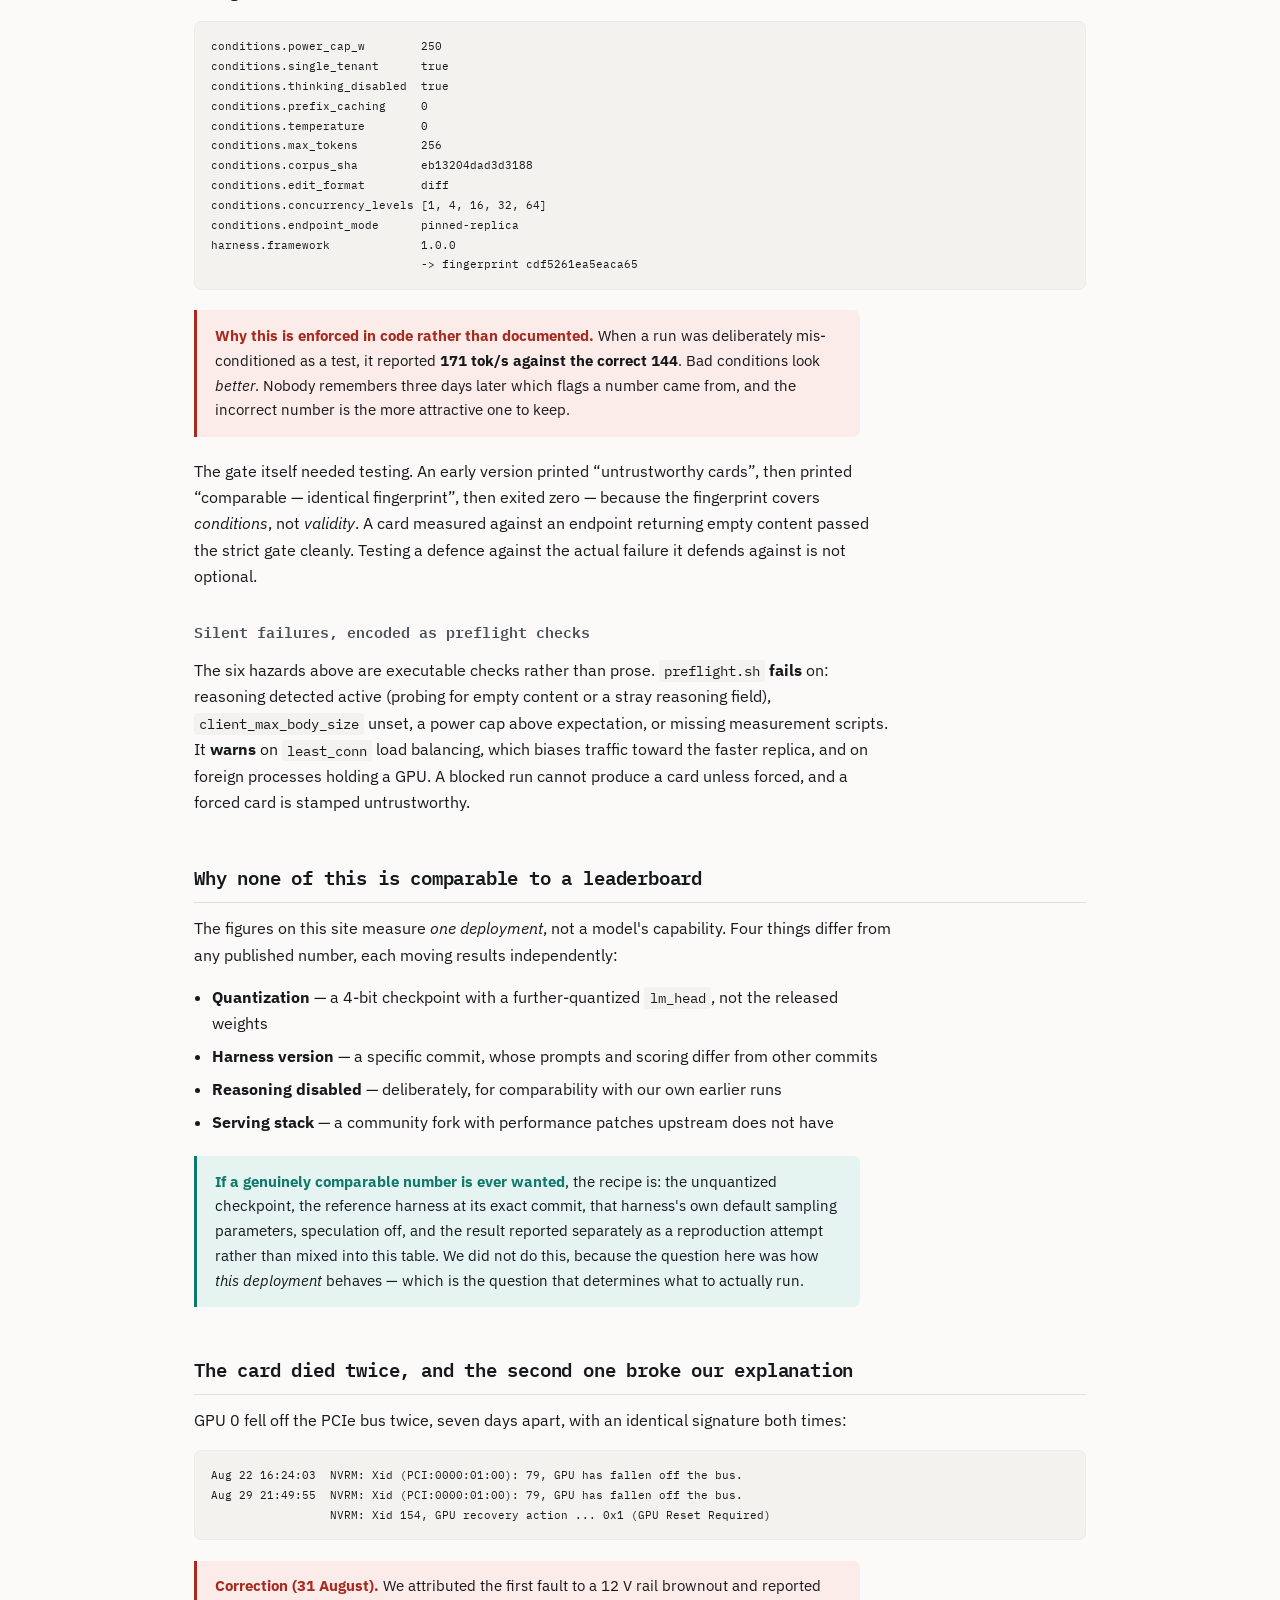
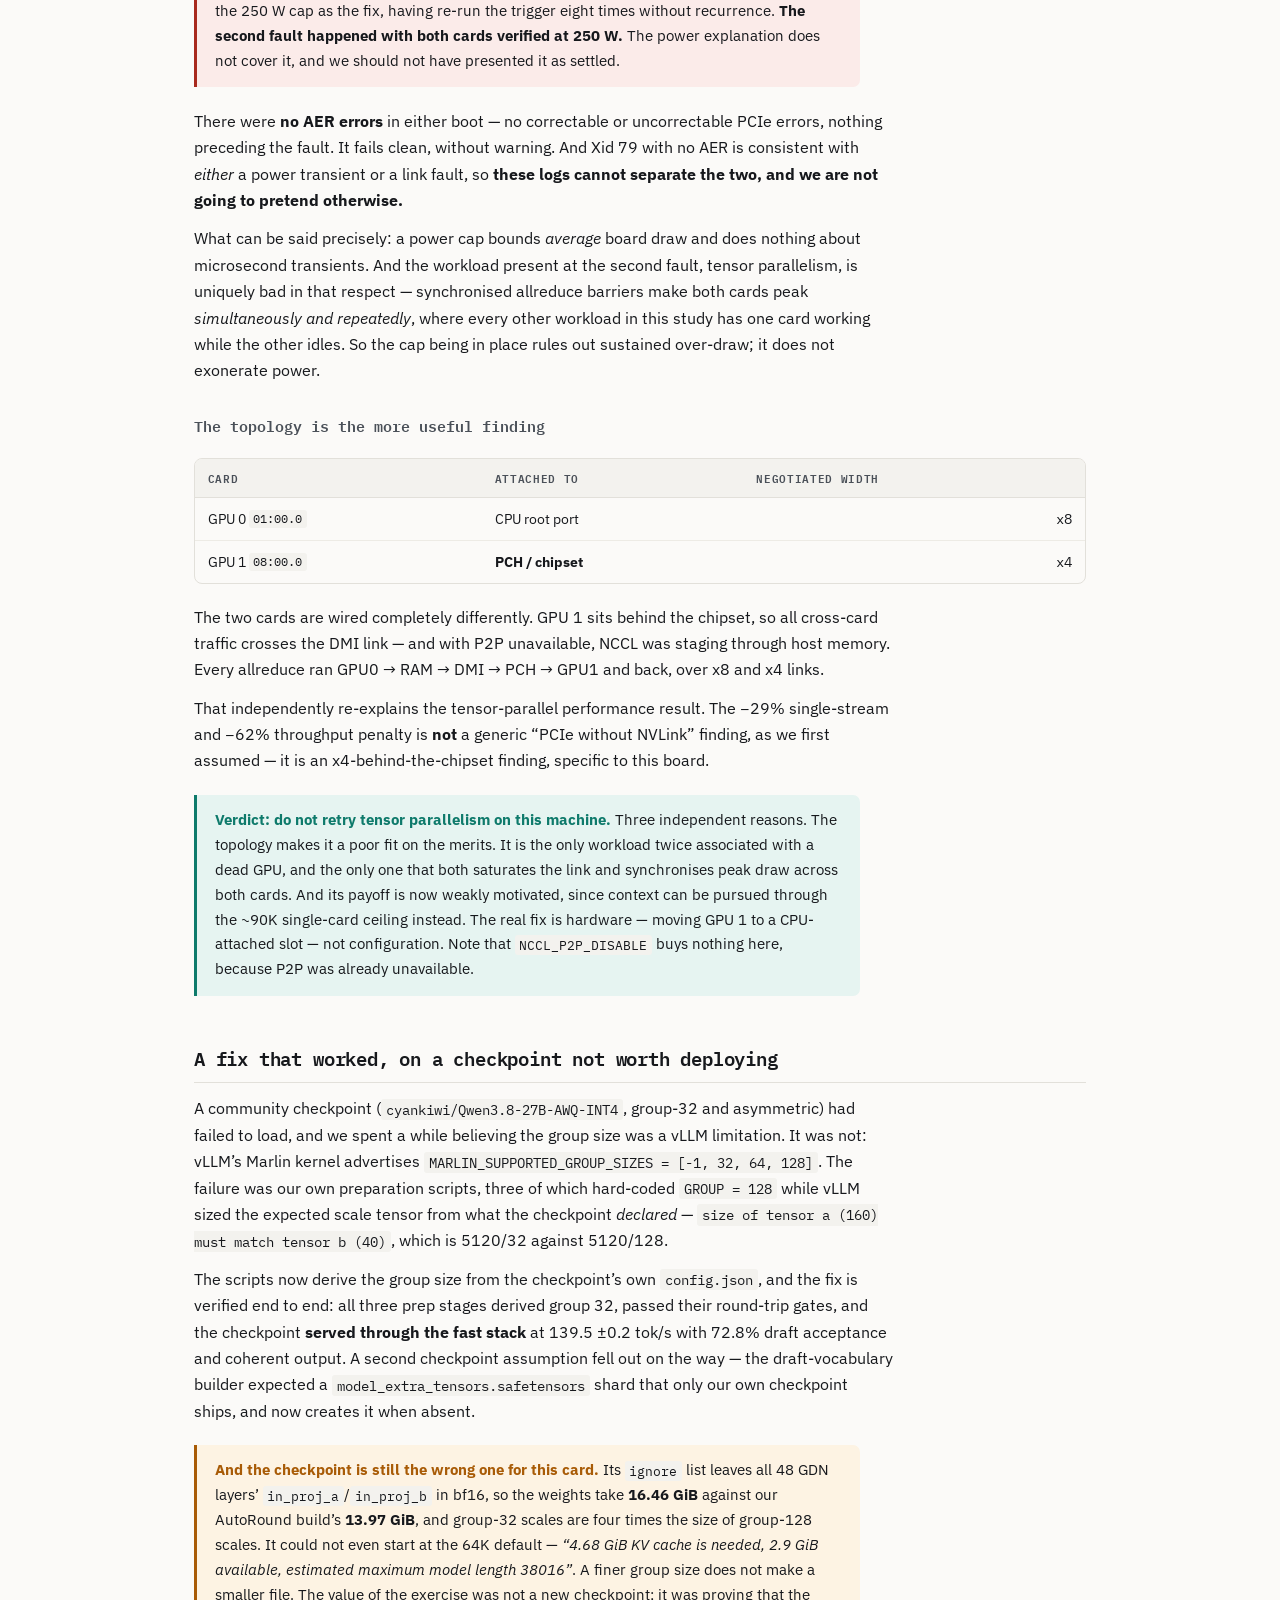
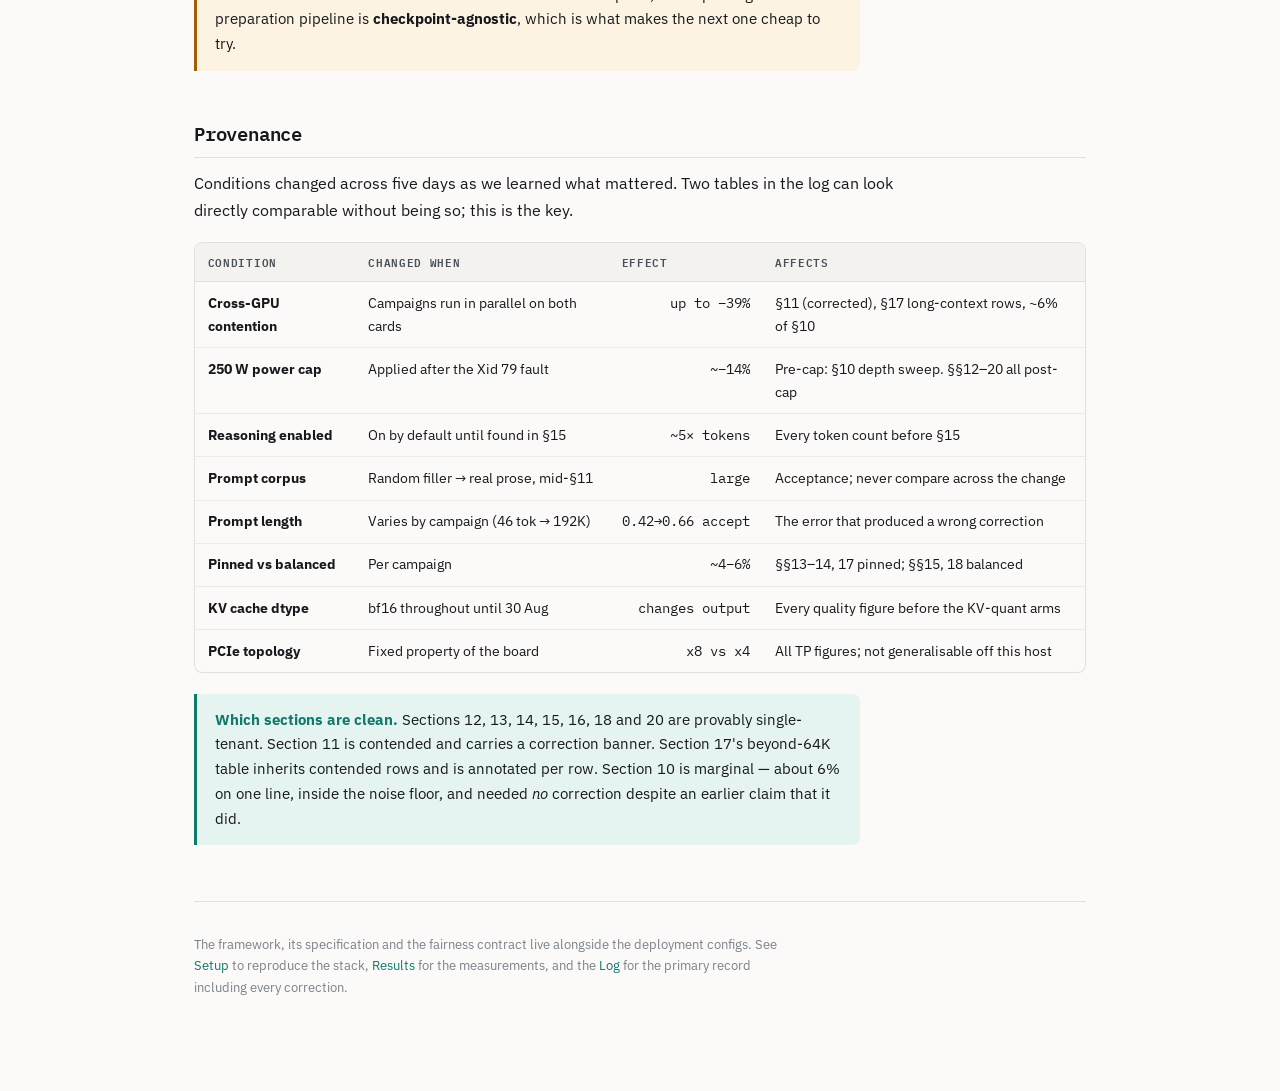
==== commit dfe7726e: "Long-context fidelity measured; fp8 KV at 150K is the answer past 85K Free-running divergence was th" ====
--- a/lessons.html
+++ b/lessons.html
@@ -30,7 +30,7 @@
 
 <p class="lede">Every finding on this site came from a machine where a benchmark can be wrong in at least six ways without anything failing. No exception was thrown, no HTTP error returned, no log line printed. In each case the number looked entirely reasonable. That is the hazard: a broken measurement does not announce itself, it just quietly reads a bit high or a bit low, and you publish it.</p>
 
-<h2>Nine ways to measure the wrong thing</h2>
+<h2>Twelve ways to measure the wrong thing</h2>
 <p>Each of these cost real time here. They are ordered by how much damage they did.</p>
 
 <div class="box warn">
@@ -86,6 +86,41 @@
   only the flattering one would have overstated what the deployment delivers by a ninth.
 </div>
 
+<div class="box warn">
+  <strong>10. A diagnostic request that kills the server.</strong> Asking a production replica for
+  <code>prompt_logprobs</code> &mdash; the per-token probabilities the whole long-context fidelity study
+  depends on &mdash; <strong>OOM-killed the GPU&nbsp;0 engine on the first request</strong>, and Docker
+  restarted it under us. vLLM log-softmaxes the full 248K-entry vocabulary in fp32 for every scheduled
+  prompt token; at <code>gpu_util 0.96</code> there is roughly 250&nbsp;MiB of slack, and the tensor is
+  far larger than that. Nothing about the API says this. The fix is not a flag but a second machine
+  shape: fidelity runs use a dedicated one-off container at <code>gpu_util 0.92</code> with
+  <code>--max-num-batched-tokens 256</code>, prefix caching off, one request in flight. The cost of that
+  headroom is a lower ceiling &mdash; the bf16 reference tops out at 76.8K instead of 85K &mdash; which is
+  itself a number you have to publish, because it defines the band in which a reference exists at all.
+</div>
+
+<div class="box warn">
+  <strong>11. <code>docker compose up -d &lt;service&gt;</code> recreates its dependencies.</strong> The
+  load balancer <code>depends_on</code> both replicas. Bringing up just the balancer while a one-off
+  fidelity container held port 18021 failed on GPU&nbsp;1 as expected &mdash; and
+  <strong>silently recreated the healthy GPU&nbsp;0 replica on the way</strong>. Three minutes of outage
+  and every in-flight request lost, from a command that named one service and touched three. Use
+  <code>--no-deps</code> for any single service whenever a test container is occupying a card.
+</div>
+
+<div class="box warn">
+  <strong>12. A scorer that records its own exception as a zero.</strong> The depth probes against
+  ExLlamaV3 came back <strong>0 out of 8 on every retrieval, 0 characters copied, 0 cross-references,
+  at every depth</strong> &mdash; a total collapse, exactly the shape you would expect if 3-bit weights
+  had destroyed long-context ability. The model was fine. The scorer read a <code>usage</code> field
+  that this server returns as <code>null</code>, raised an <code>AttributeError</code> on every row, and
+  wrote the failure down as a score. The server&rsquo;s own log showed HTTP&nbsp;200 and sensible
+  generations the whole time. This is the first trap in a new costume: <em>a harness that cannot read
+  its own results will confidently report a model that cannot answer</em>. Score zero and score
+  &ldquo;could not score&rdquo; must be different values, and any zero should be checked against the
+  server&rsquo;s log before it is believed.
+</div>
+
 <h2>Know your noise floor &mdash; it is three different numbers</h2>
 <p>&ldquo;Noise&rdquo; here is not one quantity, and conflating the three leads to both false positives and false confidence.</p>
 
@@ -102,6 +137,85 @@
 
 <div class="box">
   <strong>Treat single-stream differences under about 5% as noise</strong> &mdash; including ours. Correctness is noisier still: two runs of the same 225-case suite at temperature&nbsp;0, nominally deterministic, differed by <strong>2 points in aggregate and 13 points on one language</strong>. Batch composition varies under concurrency, which changes reduction order and flips near-tie tokens. Aggregate scores resolve to roughly &plusmn;2 points; per-language scores only to about &plusmn;10.
+</div>
+
+<h2 id="method">The instrument can be the error, not the reading</h2>
+<p>Every trap above is a way of measuring the right quantity badly. This one is worse: measuring a
+quantity that was never the one in question, carefully, and publishing it.</p>
+
+<p>We wanted to know whether a quantized KV cache changes what the model believes at depth. What we
+measured for a week was <strong>free-running greedy divergence</strong>: generate from the same prompt
+under bf16 and under fp8, count characters until the two outputs differ. It is a natural thing to
+measure and it is almost useless, for two reasons.</p>
+
+<ul>
+  <li><strong>It compounds.</strong> Every generated token feeds the next. One near-tie flipped by
+  rounding at character 105 sends the two continuations down permanently different paths. The number
+  records where the first coin-flip landed, not how wrong the cache is &mdash; and it will land early
+  whatever the cache does, because there is always a near-tie early.</li>
+  <li><strong>It cannot reach the depths that matter.</strong> It is defined only where the bf16
+  reference exists. The fp8 and KVarN profiles exist for 150K and 200K precisely because bf16 cannot
+  go there, so the instrument is blind at exactly the depths the profiles are for.</li>
+</ul>
+
+<div class="box">
+  <strong>The replacement has three properties the old one lacked.</strong> Teacher-forced per-token
+  NLL over a long document needs <em>no reference model</em> &mdash; the ground truth is the document,
+  so the metric is defined at 200K exactly as at 8K. It does not compound, because teacher forcing pins
+  the context and an error at one position cannot propagate. And where a reference does exist, the same
+  run yields excess NLL against it, so the old band and the new one are on the same scale. Repeat runs
+  came out bit-identical: a determinism floor of exactly zero, which means any excess at all is signal.
+</div>
+
+<p>Above the reference ceiling the trick is to stop looking for ground truth and compare
+<strong>independent quantizations against each other</strong>. Two schemes that fail differently will
+disagree; two that are both faithful will agree. fp8 and KVarN agree to 0.005 nats on the model&rsquo;s
+own text at 150K, which is the strongest statement available about a depth where nothing can be
+checked directly.</p>
+
+<div class="box stop">
+  <strong>And then one of our own pre-registered criteria turned out to be confounded.</strong> We wrote
+  the pass/fail thresholds down <em>before</em> running, which is the right discipline and is not
+  sufficient. Criterion B said: no 8K bucket past 80K may exceed the 57&ndash;76K mean by more than 0.05
+  nats. On one document, fp8 and KVarN both breached it by +0.075 &mdash; while agreeing with
+  <em>each other</em> to 0.005 nats. The document simply got harder at that point. An absolute threshold
+  on a metric that also tracks content will fire on the content. We retired the criterion rather than
+  reporting two false failures, and kept the reference-free comparison, which is immune to it because
+  both arms read the same words.
+</div>
+
+<h2 id="degeneration">What a 27B model does when you ask it for 200,000 tokens</h2>
+<p>The fidelity study needed documents the model could not have memorised, so we had it write three of
+them &mdash; a novel, an engineering design document and an essay sequence, at 200K tokens each, by
+chaining continuation requests. That turned into a study of its own, because a model asked for that
+much text does not fail by producing nonsense. It fails by winding down into one of four modes, each of
+which reads fine for a paragraph.</p>
+
+<div class="tw">
+  <table>
+    <thead><tr><th>Mode</th><th>What it looks like</th><th>Why the obvious check misses it</th></tr></thead>
+    <tbody>
+      <tr><td><strong>Chant</strong></td><td>The section ends in an accelerating run of one-line paragraphs &mdash; &ldquo;A bridge to the stars. / A bridge to the unknown.&rdquo;</td><td>Every line is novel text; nothing repeats</td></tr>
+      <tr><td><strong>Staccato</strong></td><td>Sentences collapse to four to six words and stay there</td><td>Vocabulary stays rich; only the mean sentence length moves</td></tr>
+      <tr><td><strong>Anaphora</strong></td><td>Every sentence in a paragraph opens the same way &mdash; &ldquo;He thought about the X. He thought about the Y.&rdquo;</td><td>Lexically varied, so n-gram and distinct-word tests pass it</td></tr>
+      <tr><td><strong>Replay</strong></td><td>The model reproduces the excerpt it was handed, at length, before carrying on</td><td>The replay starts thousands of tokens back, so &ldquo;does the chunk start where the document ended&rdquo; is false</td></tr>
+    </tbody>
+  </table>
+</div>
+
+<p>All four are <em>self-seeding</em>: leave one in the document and the next continuation, which is
+handed that tail as context, does more of it. So detection alone is not enough &mdash; the trailing run
+has to be trimmed off before the text is kept, or the mode propagates. The detector that resulted
+rejects a chunk on internal n-gram repetition, distinct-word ratio, mean sentence length, one-line
+paragraph fraction, and overlap with earlier text, and separately trims chant and anaphora off the tail.</p>
+
+<div class="box">
+  <strong>The rejection rate is a finding in itself.</strong> At the same temperature and top_p, the novel kept
+  <strong>167 of 225</strong> rounds and the essay sequence <strong>128 of 170</strong> &mdash; roughly a
+  quarter of all generations discarded &mdash; while the technical design document kept
+  <strong>47 of 48</strong>. Long-form fiction and free-form argument wind down; a document with real
+  structure to fill in does not. If you are generating long text with this model, giving it a concrete
+  next thing to specify is worth more than any sampling parameter.
 </div>
 
 <h2>The instrument</h2>
@@ -219,6 +333,32 @@
   P2P was already unavailable.
 </div>
 
+<h2 id="groupsize">A fix that worked, on a checkpoint not worth deploying</h2>
+<p>A community checkpoint (<code>cyankiwi/Qwen3.8-27B-AWQ-INT4</code>, group-32 and asymmetric) had
+failed to load, and we spent a while believing the group size was a vLLM limitation. It was not:
+vLLM&rsquo;s Marlin kernel advertises <code>MARLIN_SUPPORTED_GROUP_SIZES = [-1, 32, 64, 128]</code>. The
+failure was our own preparation scripts, three of which hard-coded <code>GROUP = 128</code> while vLLM
+sized the expected scale tensor from what the checkpoint <em>declared</em> &mdash;
+<code>size of tensor a (160) must match tensor b (40)</code>, which is 5120/32 against 5120/128.</p>
+
+<p>The scripts now derive the group size from the checkpoint&rsquo;s own <code>config.json</code>, and
+the fix is verified end to end: all three prep stages derived group&nbsp;32, passed their round-trip
+gates, and the checkpoint <strong>served through the fast stack</strong> at 139.5&nbsp;&plusmn;0.2 tok/s
+with 72.8% draft acceptance and coherent output. A second checkpoint assumption fell out on the way &mdash;
+the draft-vocabulary builder expected a <code>model_extra_tensors.safetensors</code> shard that only our
+own checkpoint ships, and now creates it when absent.</p>
+
+<div class="box warn">
+  <strong>And the checkpoint is still the wrong one for this card.</strong> Its <code>ignore</code> list
+  leaves all 48 GDN layers&rsquo; <code>in_proj_a</code>/<code>in_proj_b</code> in bf16, so the weights
+  take <strong>16.46&nbsp;GiB</strong> against our AutoRound build&rsquo;s <strong>13.97&nbsp;GiB</strong>,
+  and group-32 scales are four times the size of group-128 scales. It could not even start at the 64K
+  default &mdash; <em>&ldquo;4.68 GiB KV cache is needed, 2.9 GiB available, estimated maximum model
+  length 38016&rdquo;</em>. A finer group size does not make a smaller file. The value of the exercise was
+  not a new checkpoint; it was proving that the preparation pipeline is <strong>checkpoint-agnostic</strong>,
+  which is what makes the next one cheap to try.
+</div>
+
 <h2>Provenance</h2>
 <p>Conditions changed across five days as we learned what mattered. Two tables in the log can look directly comparable without being so; this is the key.</p>
 
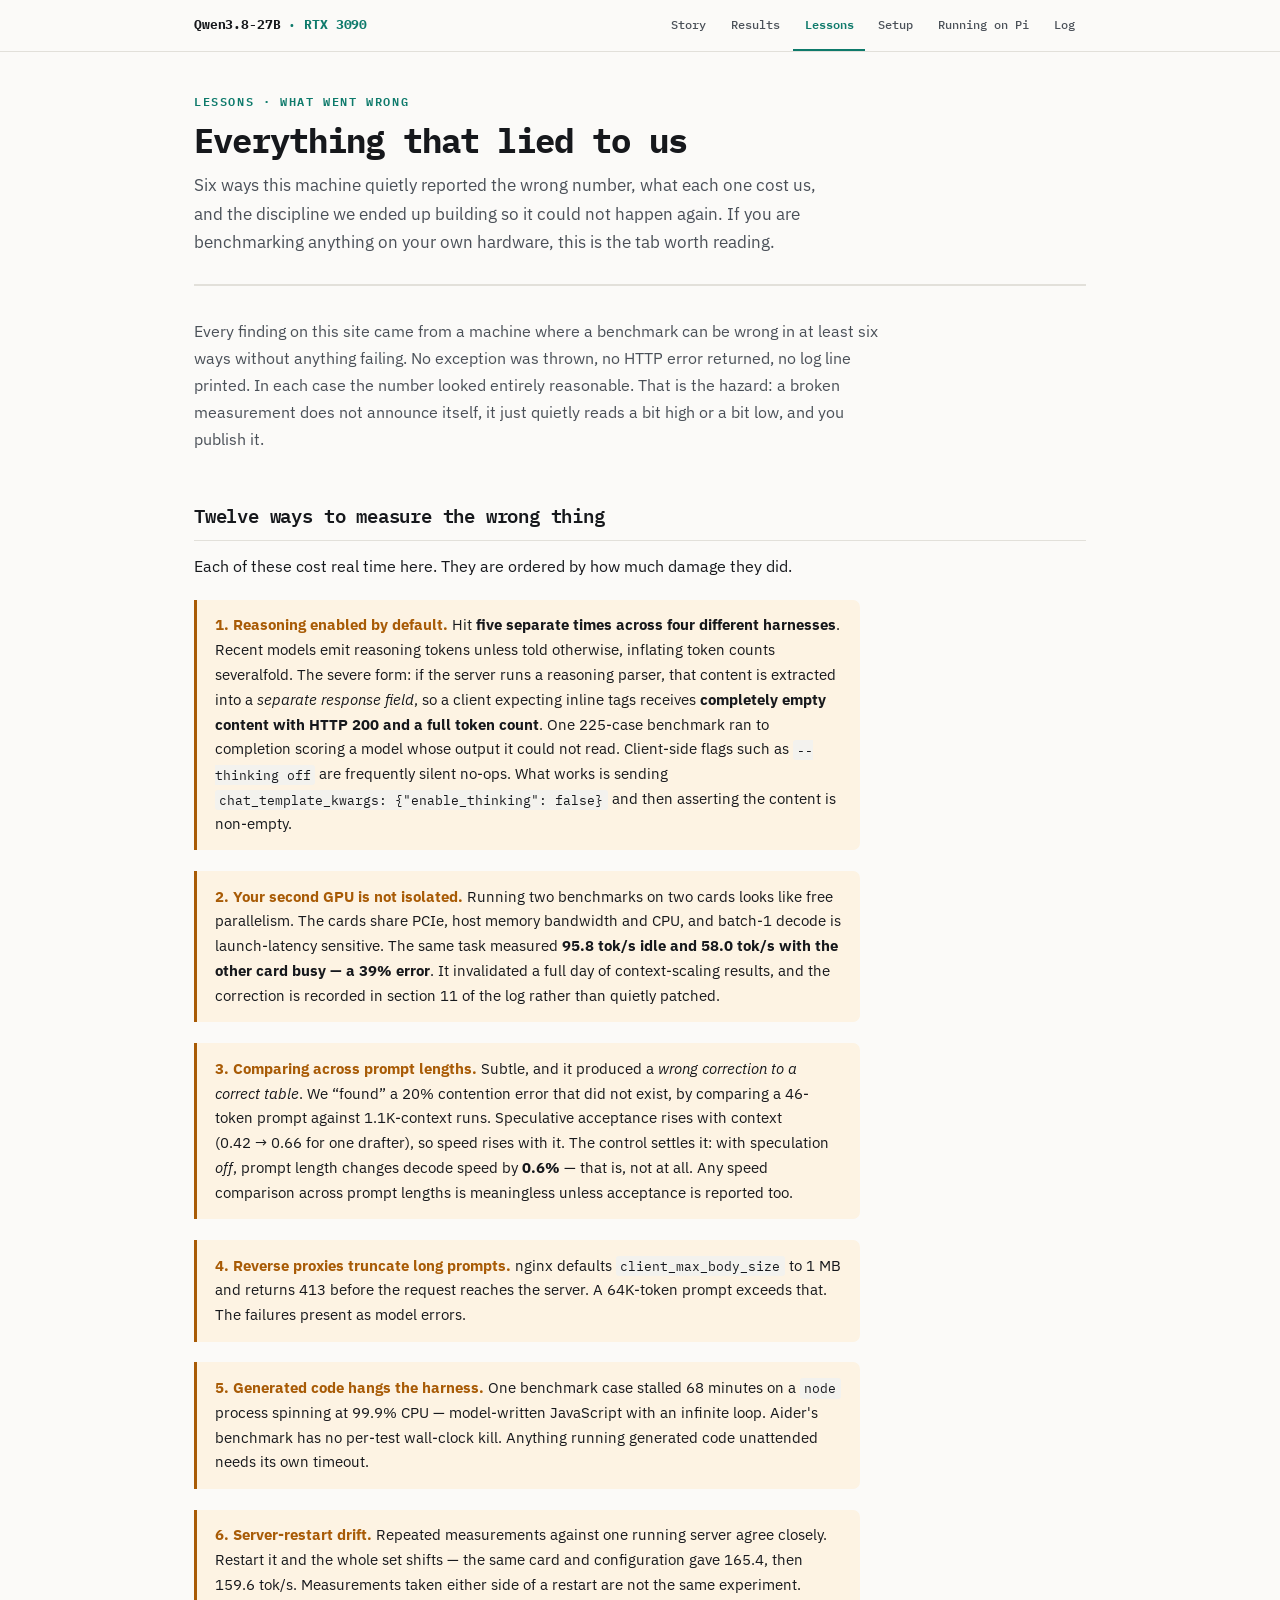
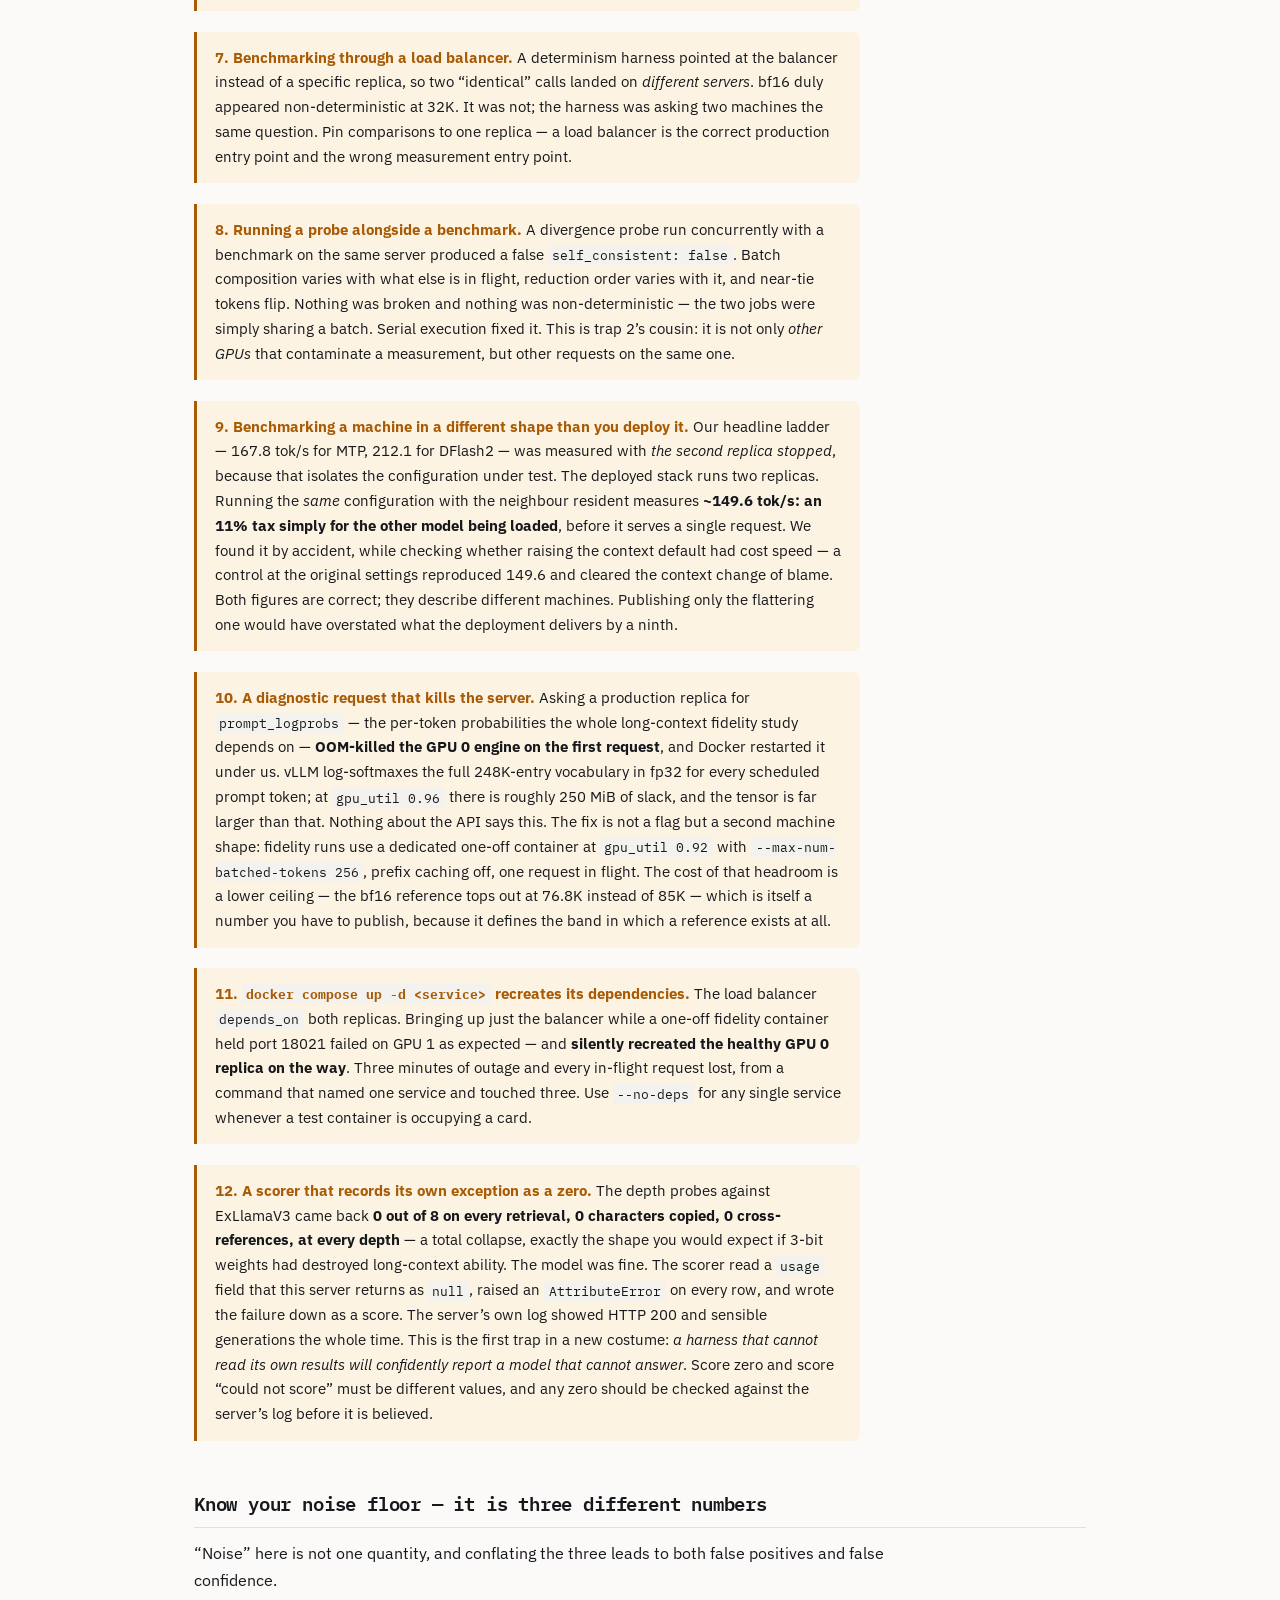
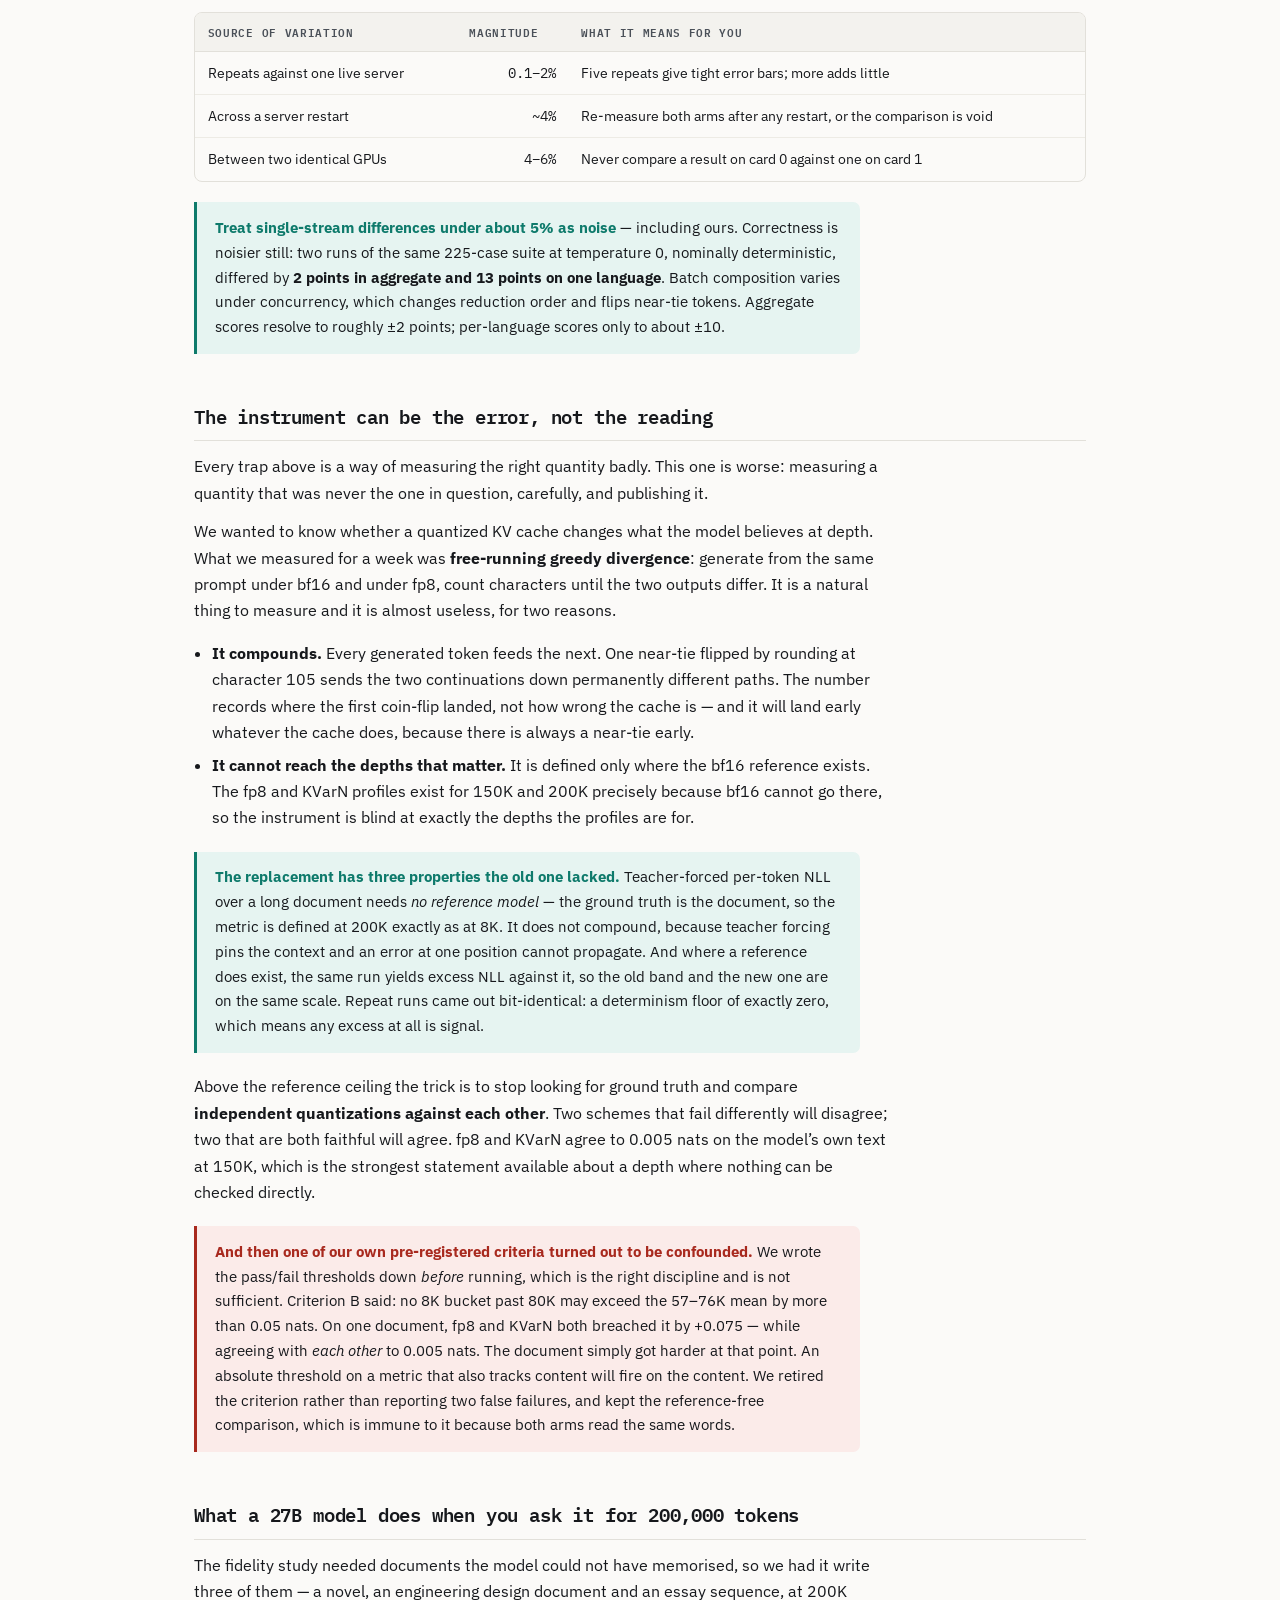
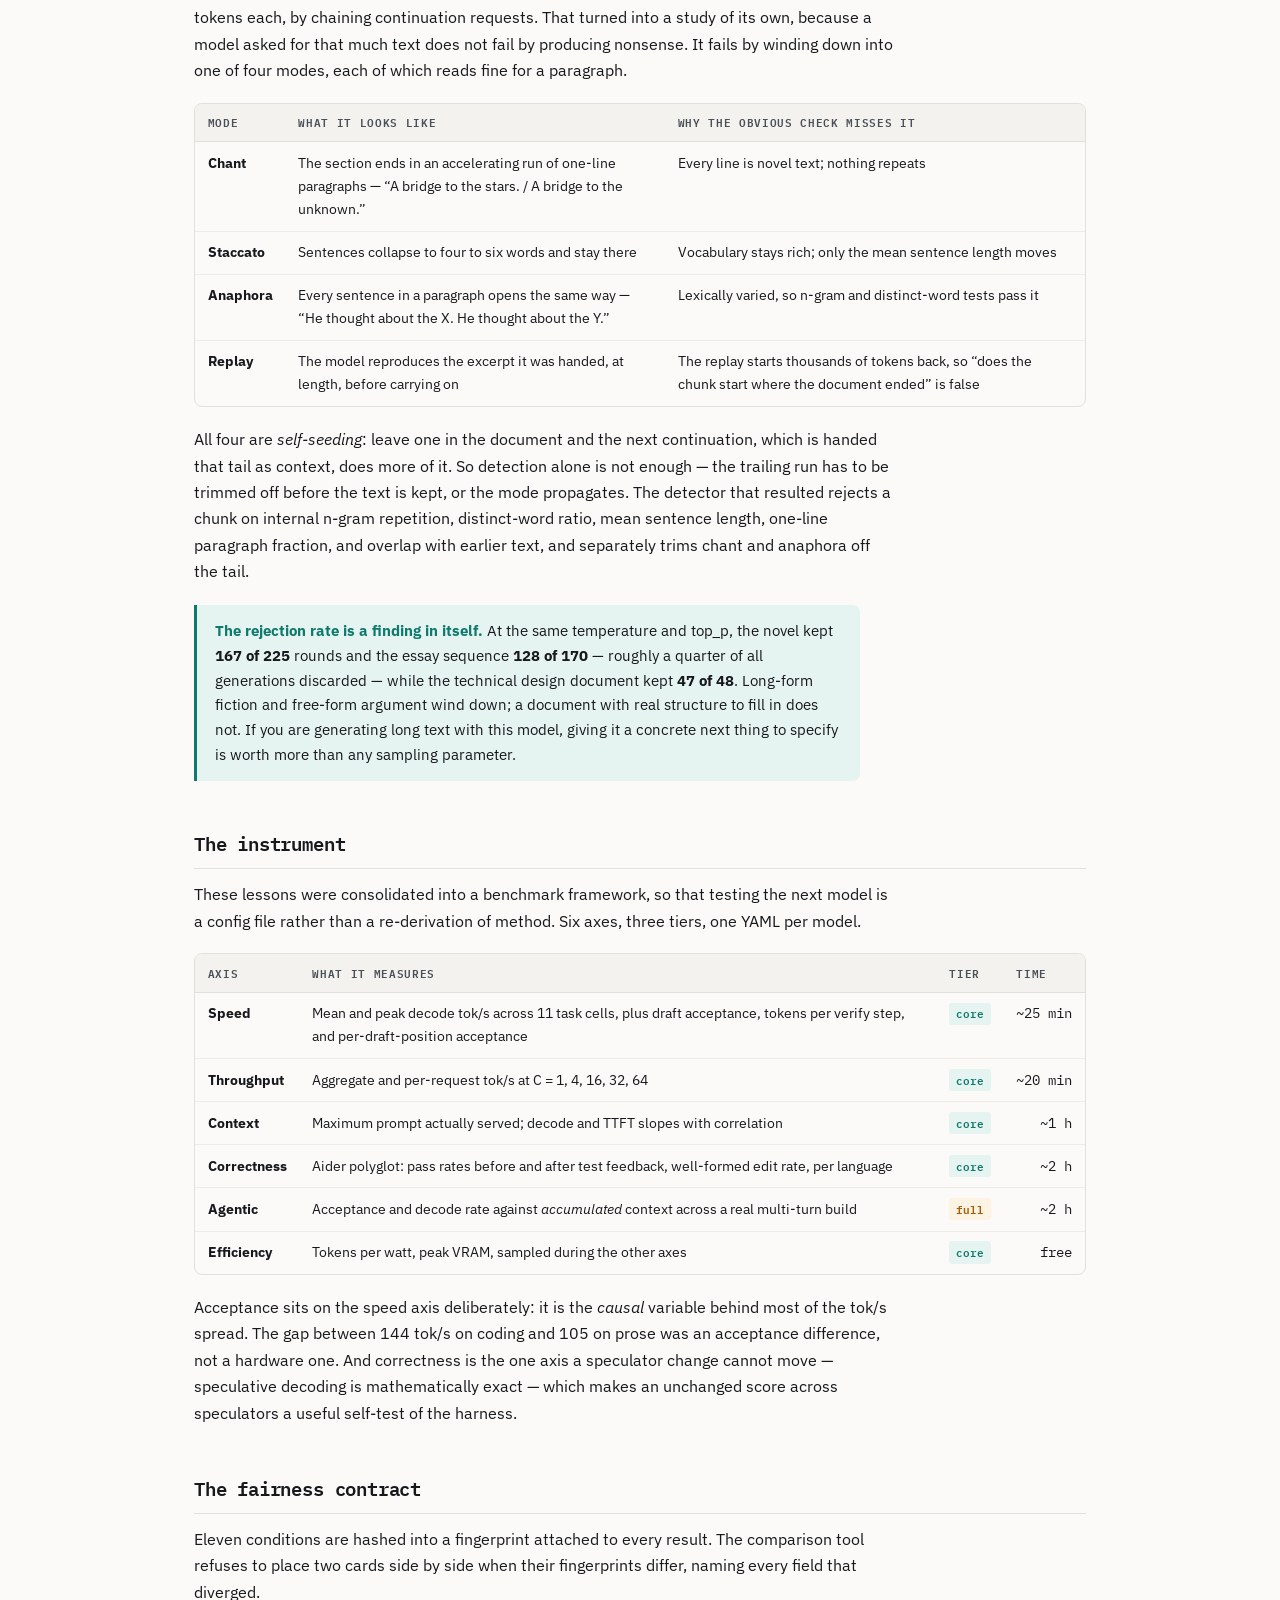
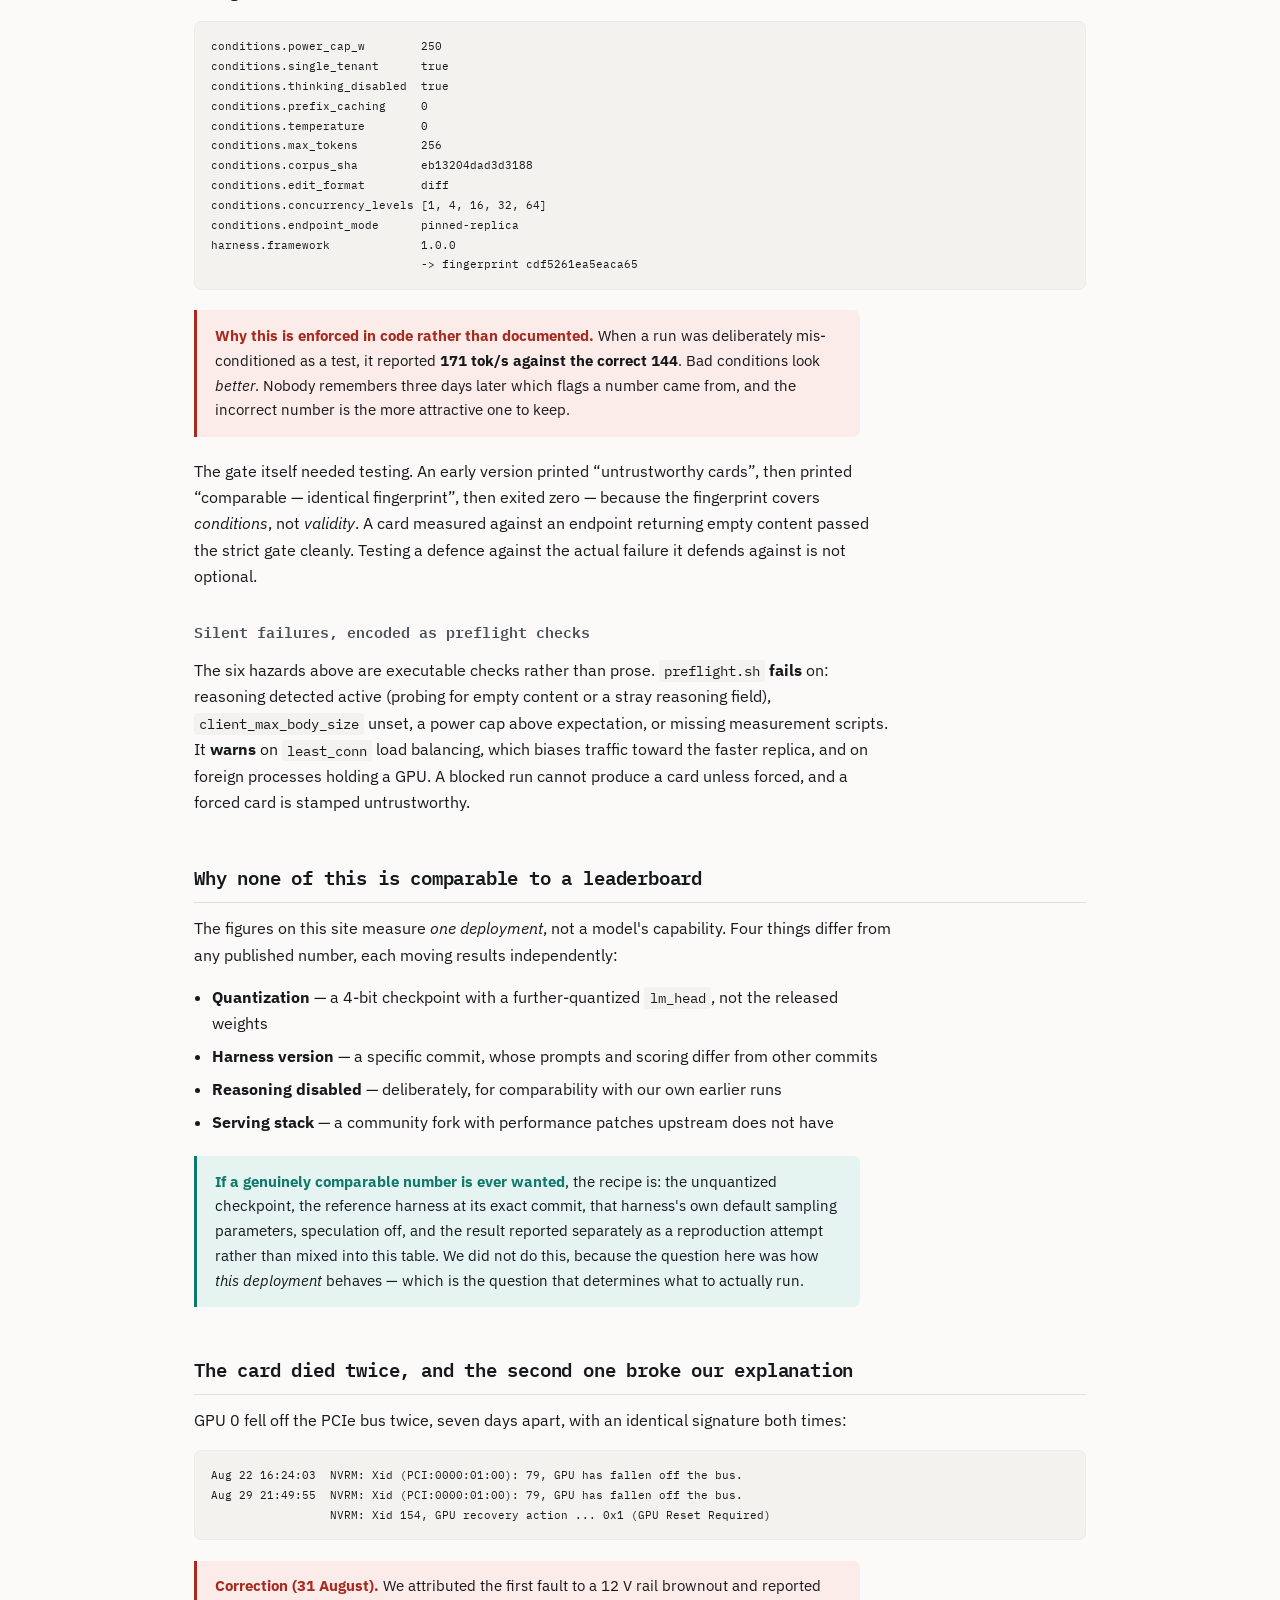
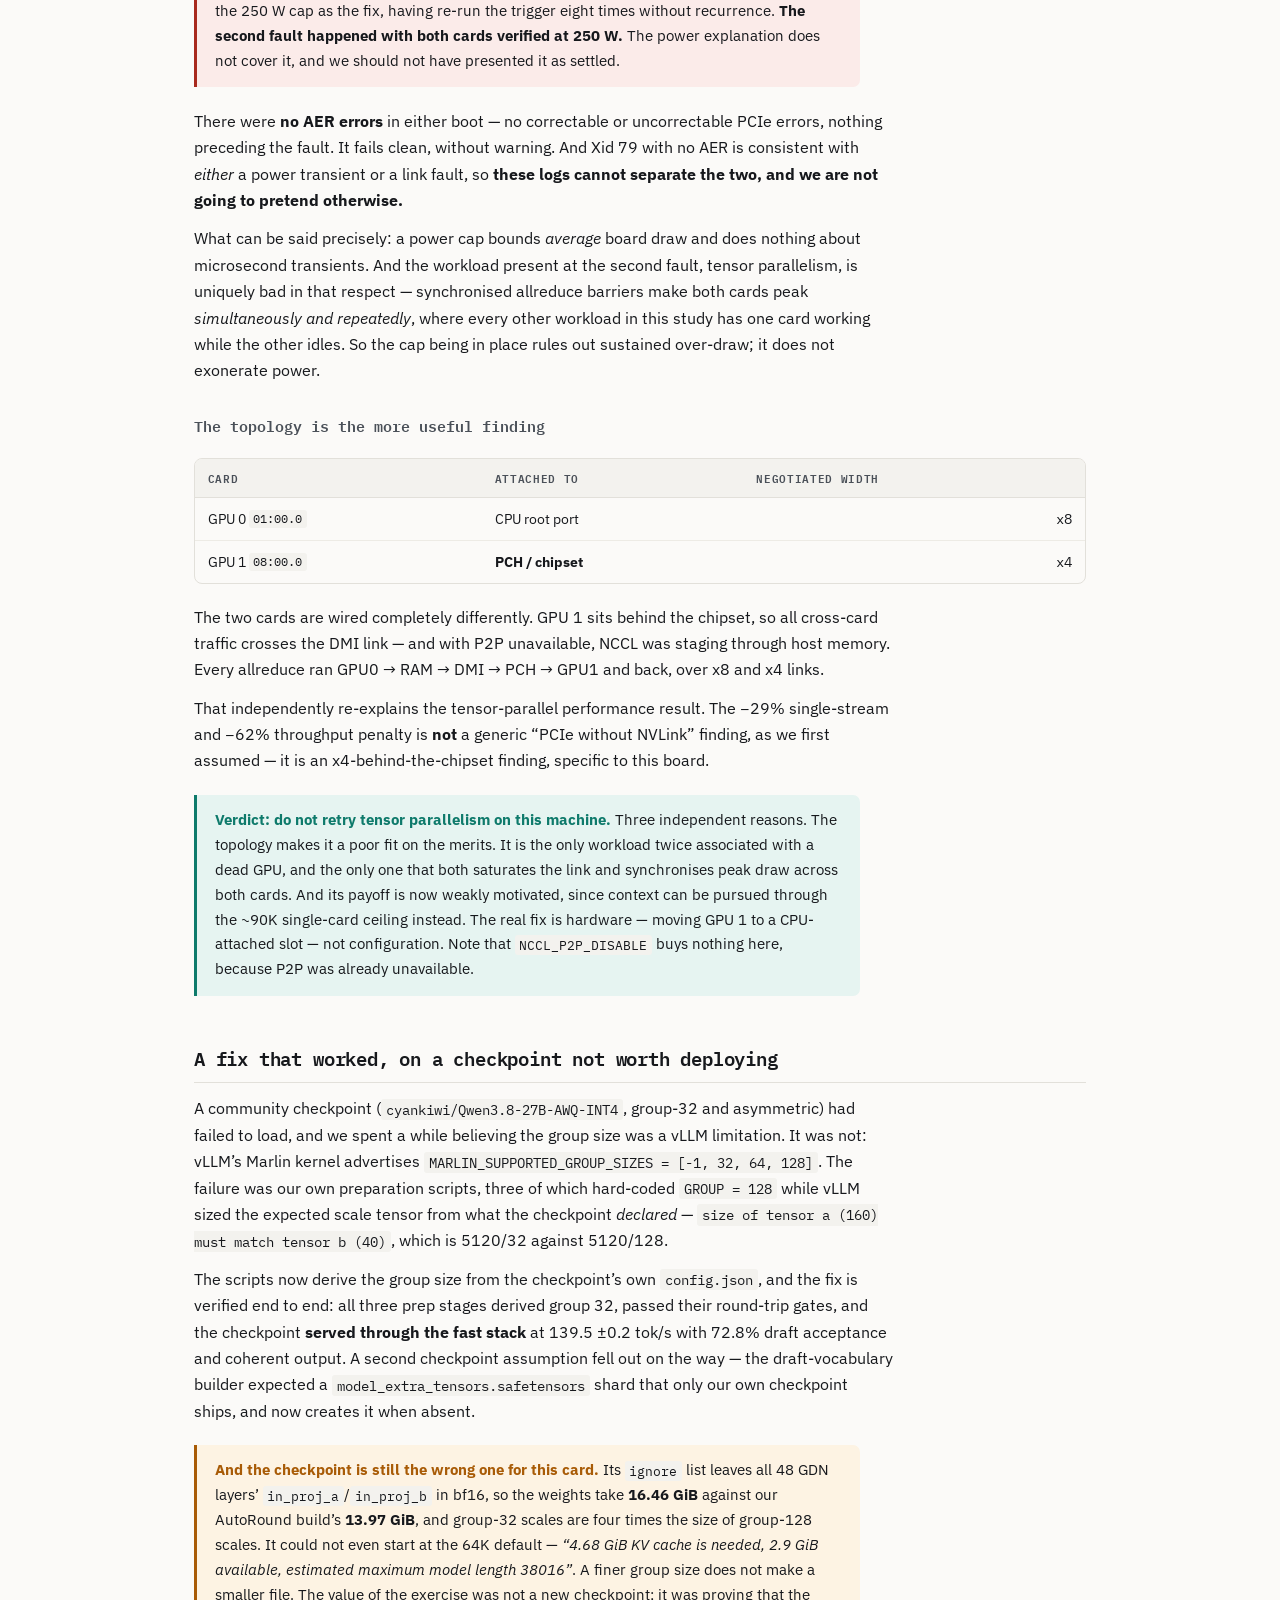
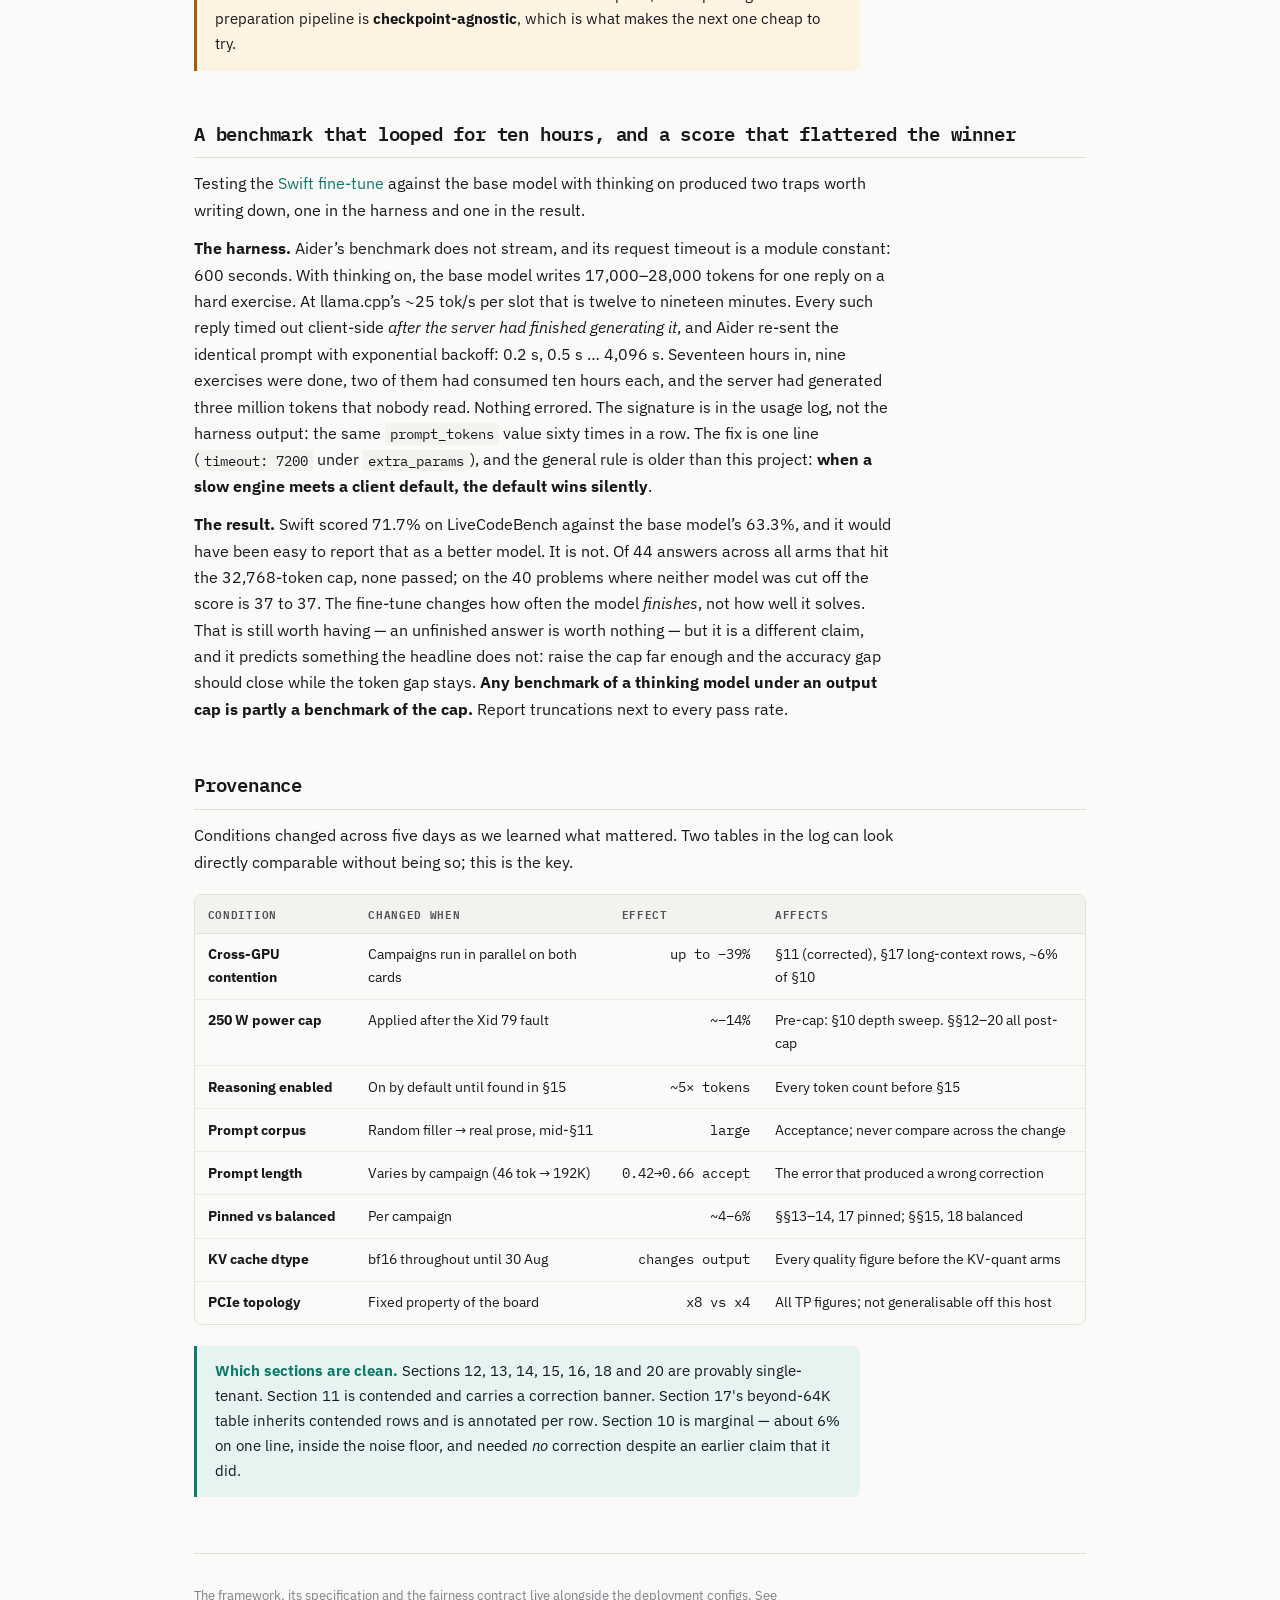
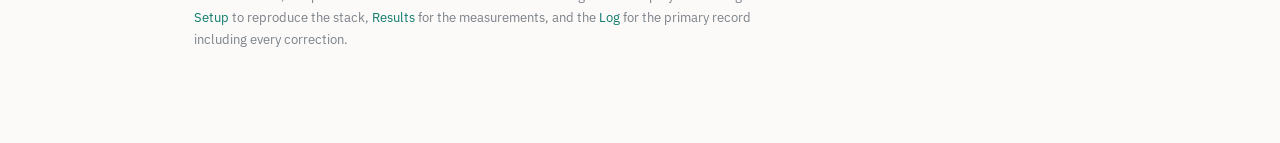
==== commit 373af4e7: "Swift vs base with thinking on: half the reasoning at the same accuracy Lead the story with the two " ====
--- a/lessons.html
+++ b/lessons.html
@@ -359,6 +359,30 @@
   which is what makes the next one cheap to try.
 </div>
 
+<h2 id="swift">A benchmark that looped for ten hours, and a score that flattered the winner</h2>
+
+<p>Testing the <a href="results.html#swift">Swift fine-tune</a> against the base model with thinking on produced two
+traps worth writing down, one in the harness and one in the result.</p>
+
+<p><strong>The harness.</strong> Aider&rsquo;s benchmark does not stream, and its request timeout is a module constant:
+600 seconds. With thinking on, the base model writes 17,000&ndash;28,000 tokens for one reply on a hard exercise. At
+llama.cpp&rsquo;s ~25&nbsp;tok/s per slot that is twelve to nineteen minutes. Every such reply timed out
+client-side <em>after the server had finished generating it</em>, and Aider re-sent the identical prompt with
+exponential backoff: 0.2&nbsp;s, 0.5&nbsp;s &hellip; 4,096&nbsp;s. Seventeen hours in, nine exercises were done, two of
+them had consumed ten hours each, and the server had generated three million tokens that nobody read. Nothing
+errored. The signature is in the usage log, not the harness output: the same <code>prompt_tokens</code> value sixty
+times in a row. The fix is one line (<code>timeout: 7200</code> under <code>extra_params</code>), and the general
+rule is older than this project: <strong>when a slow engine meets a client default, the default wins silently</strong>.</p>
+
+<p><strong>The result.</strong> Swift scored 71.7% on LiveCodeBench against the base model&rsquo;s 63.3%, and it would
+have been easy to report that as a better model. It is not. Of 44 answers across all arms that hit the 32,768-token
+cap, none passed; on the 40 problems where neither model was cut off the score is 37 to 37. The fine-tune changes how
+often the model <em>finishes</em>, not how well it solves. That is still worth having &mdash; an unfinished answer is
+worth nothing &mdash; but it is a different claim, and it predicts something the headline does not: raise the cap far
+enough and the accuracy gap should close while the token gap stays.
+<strong>Any benchmark of a thinking model under an output cap is partly a benchmark of the cap.</strong> Report
+truncations next to every pass rate.</p>
+
 <h2>Provenance</h2>
 <p>Conditions changed across five days as we learned what mattered. Two tables in the log can look directly comparable without being so; this is the key.</p>
 
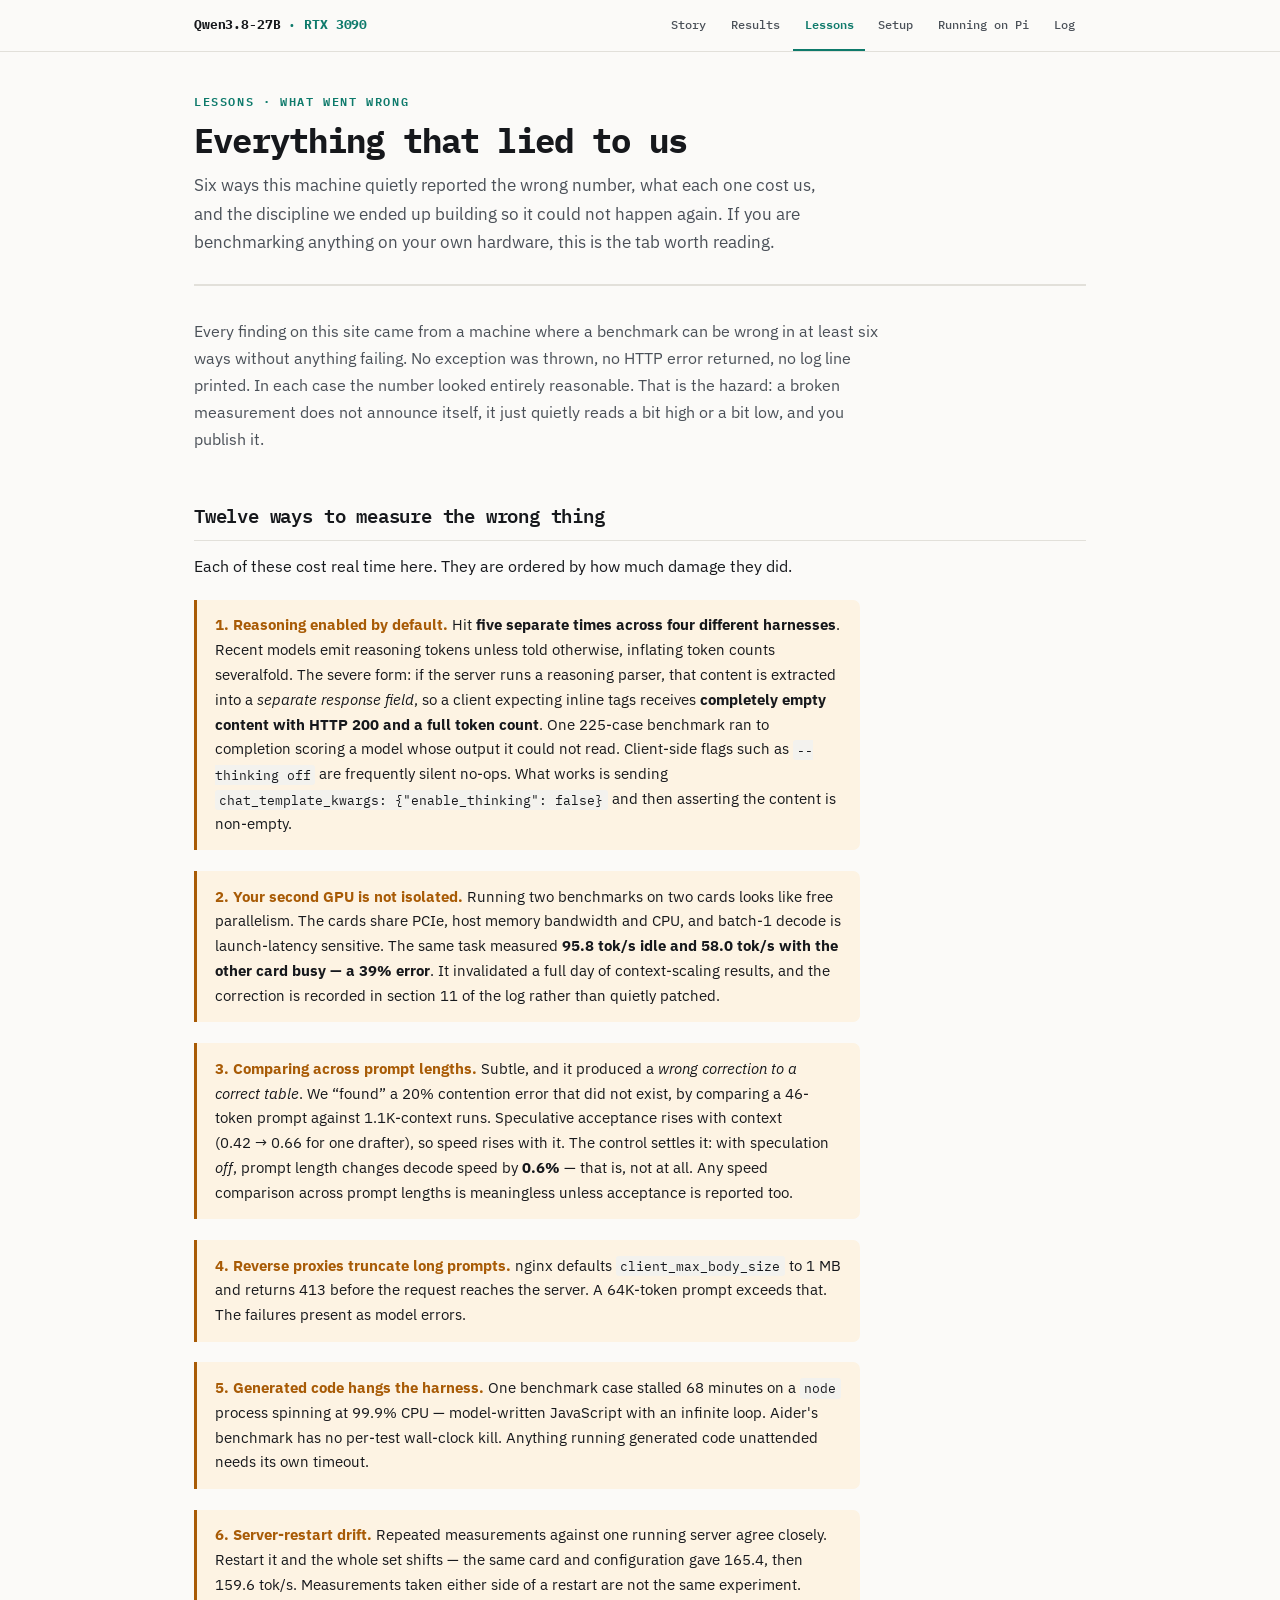
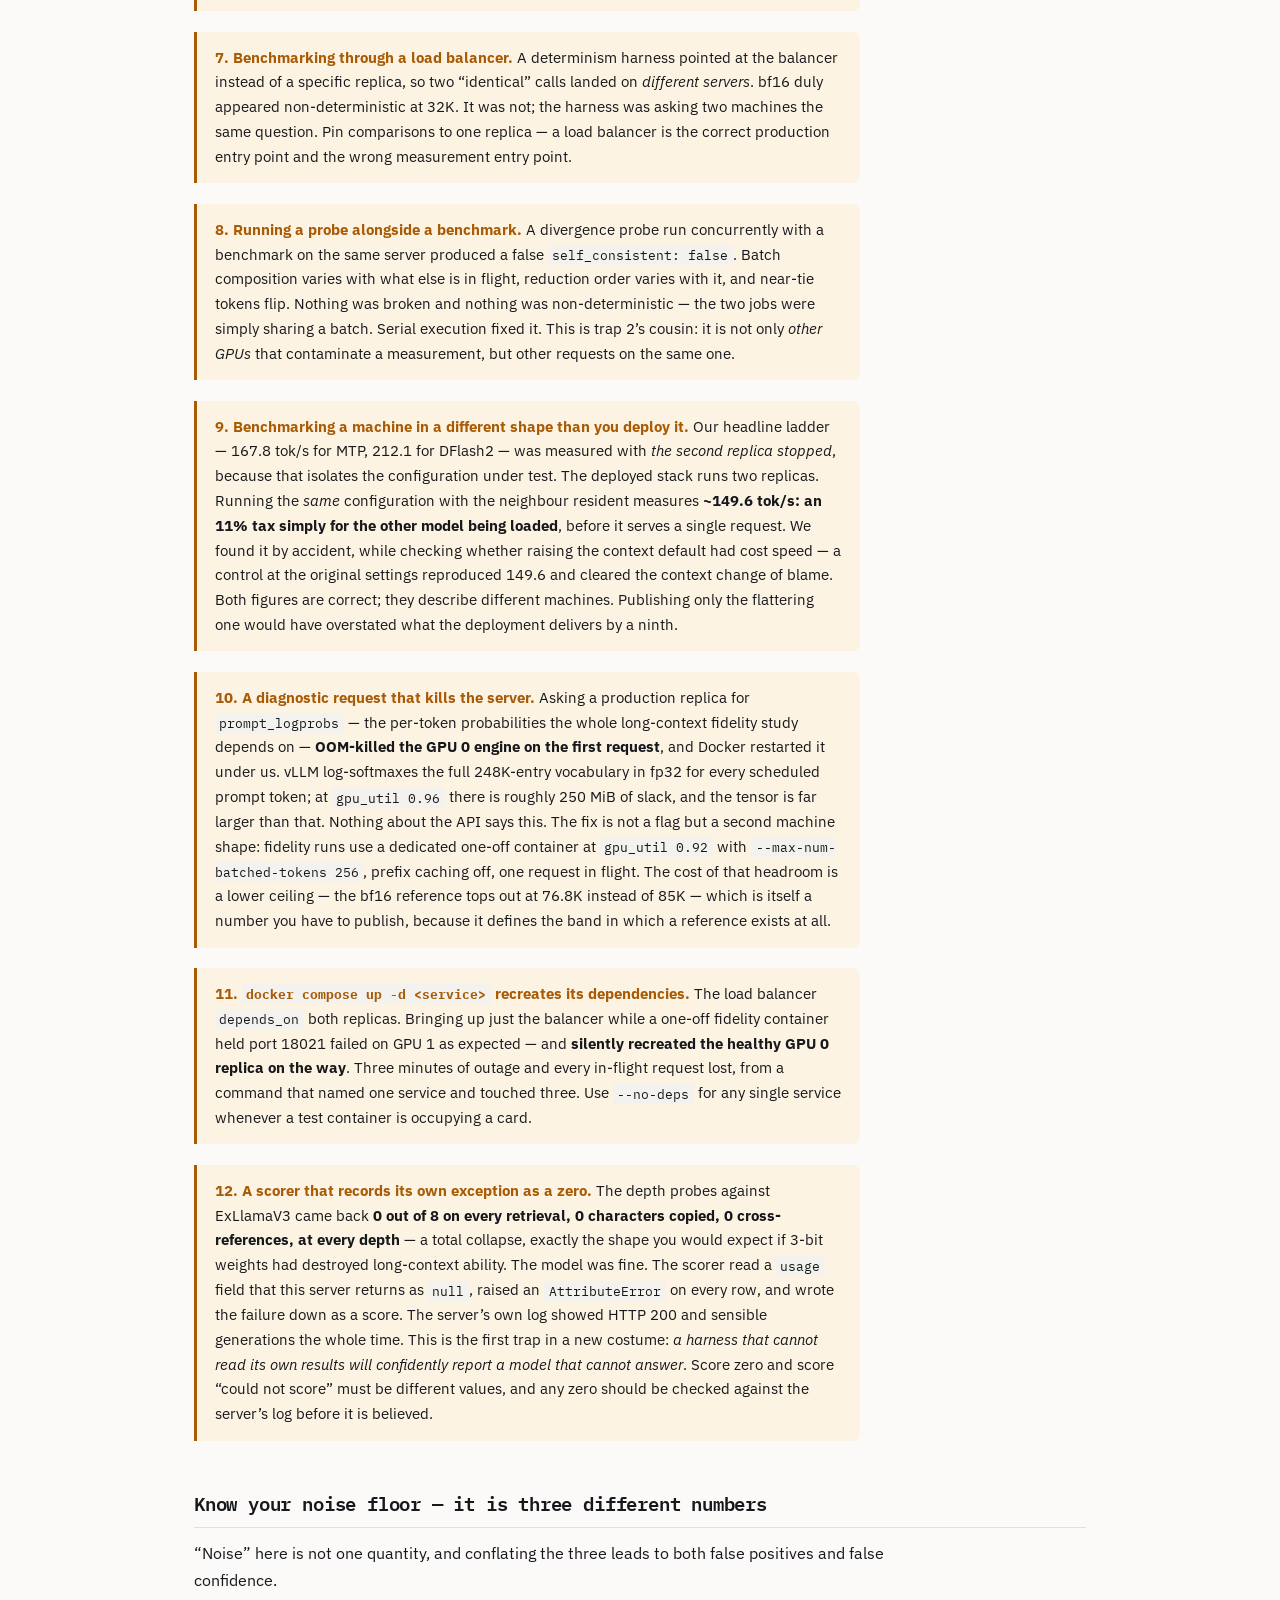
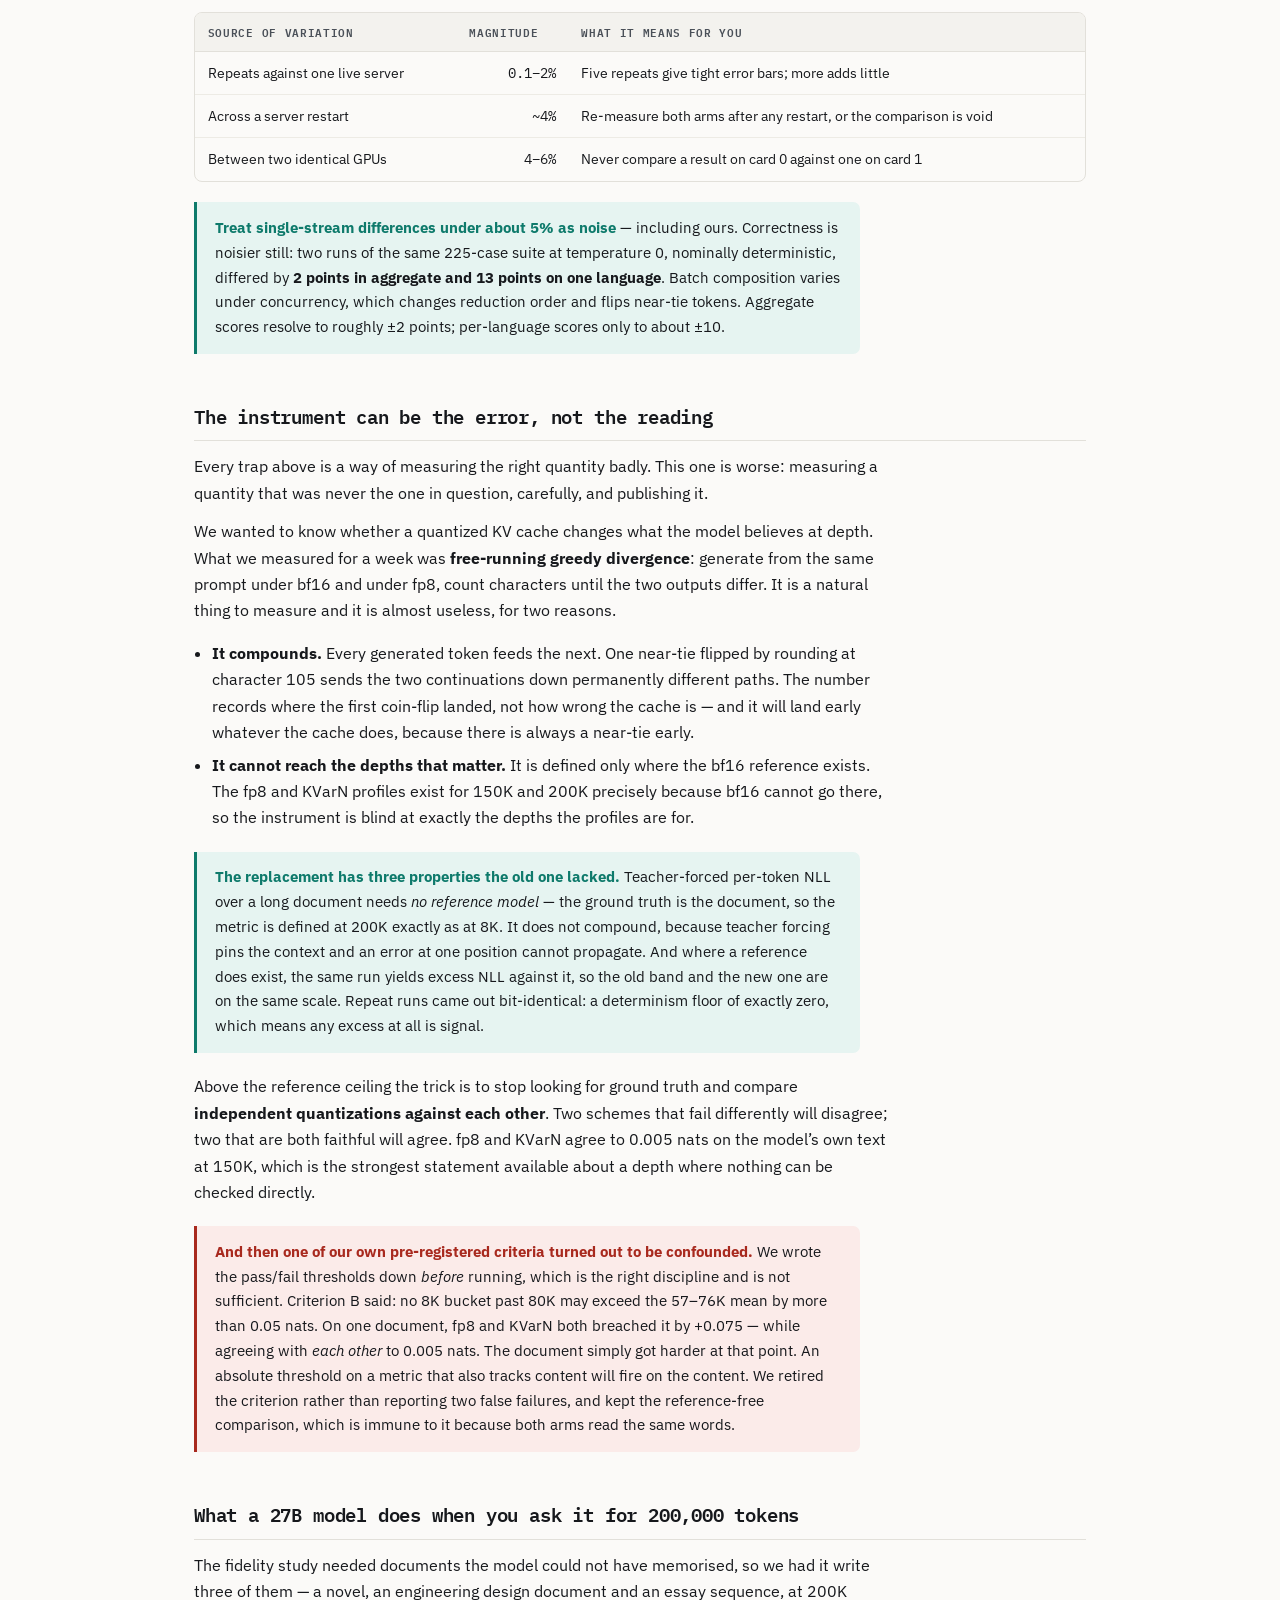
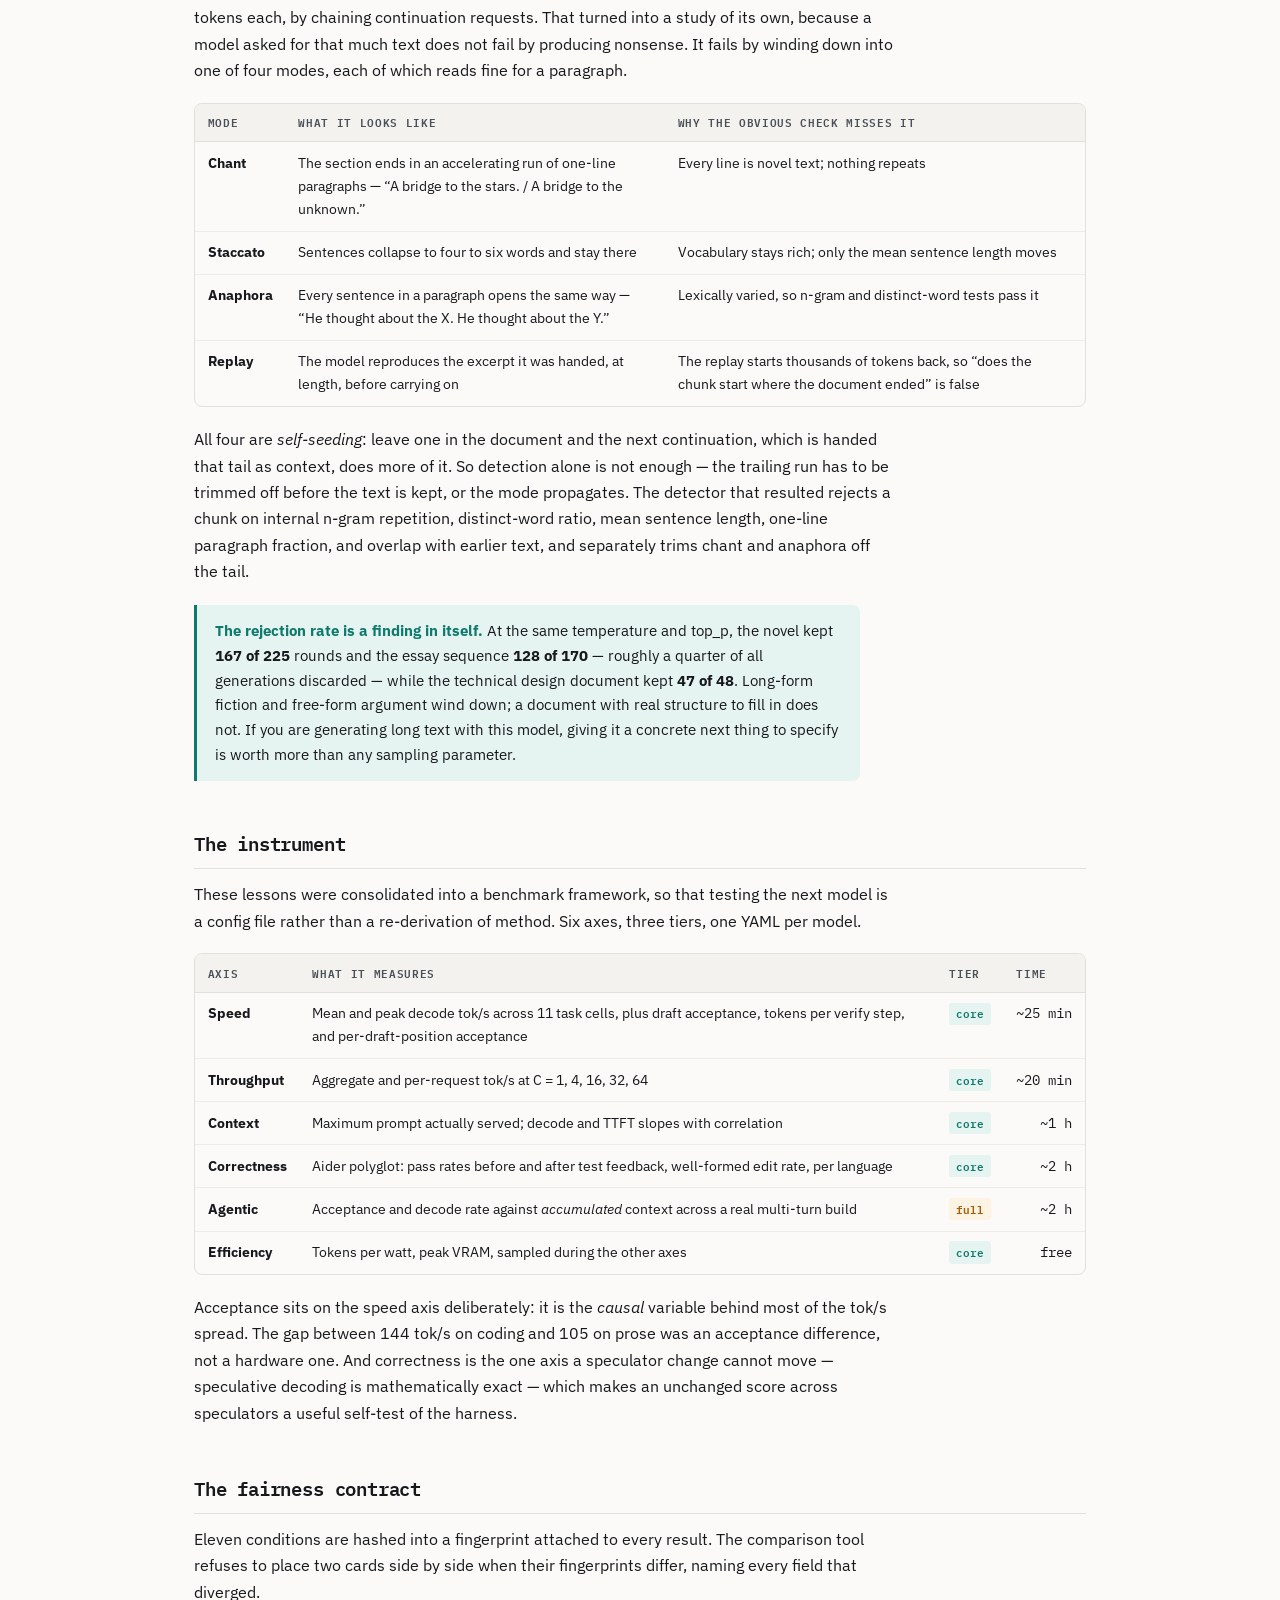
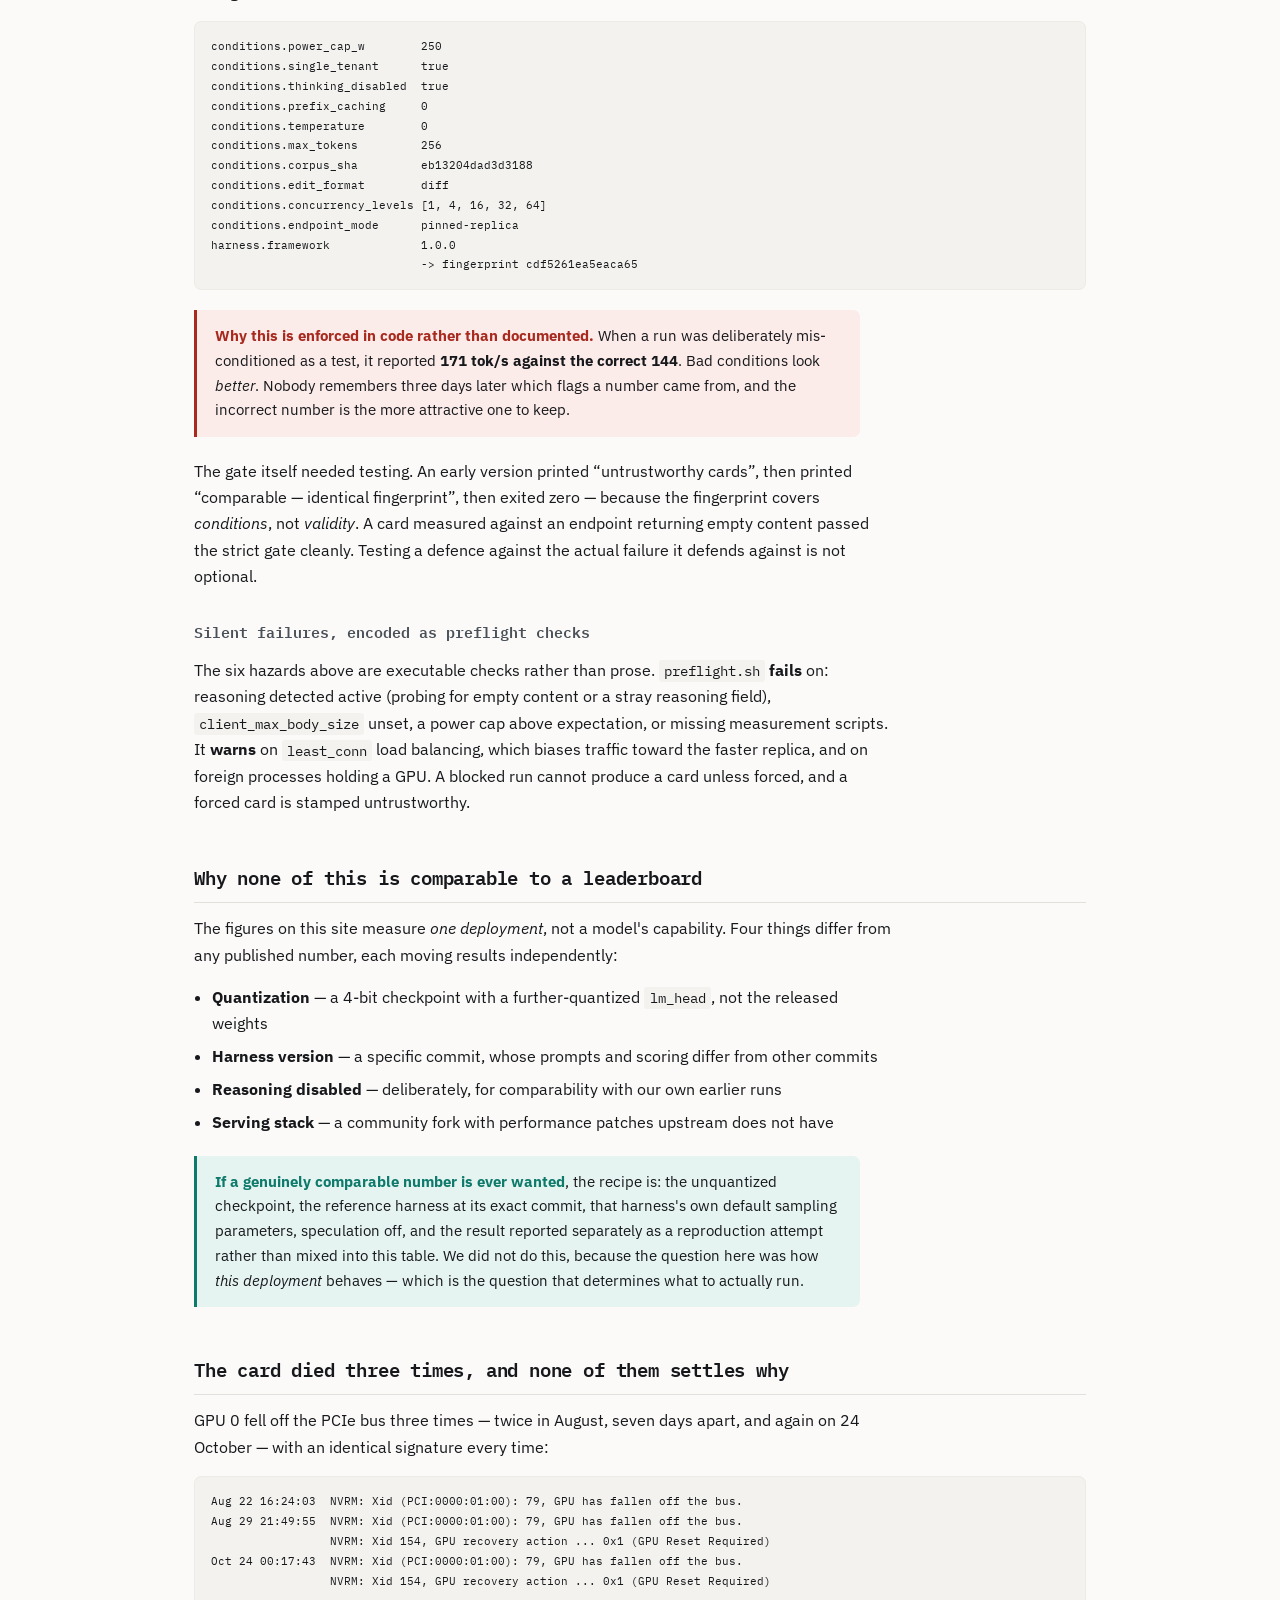
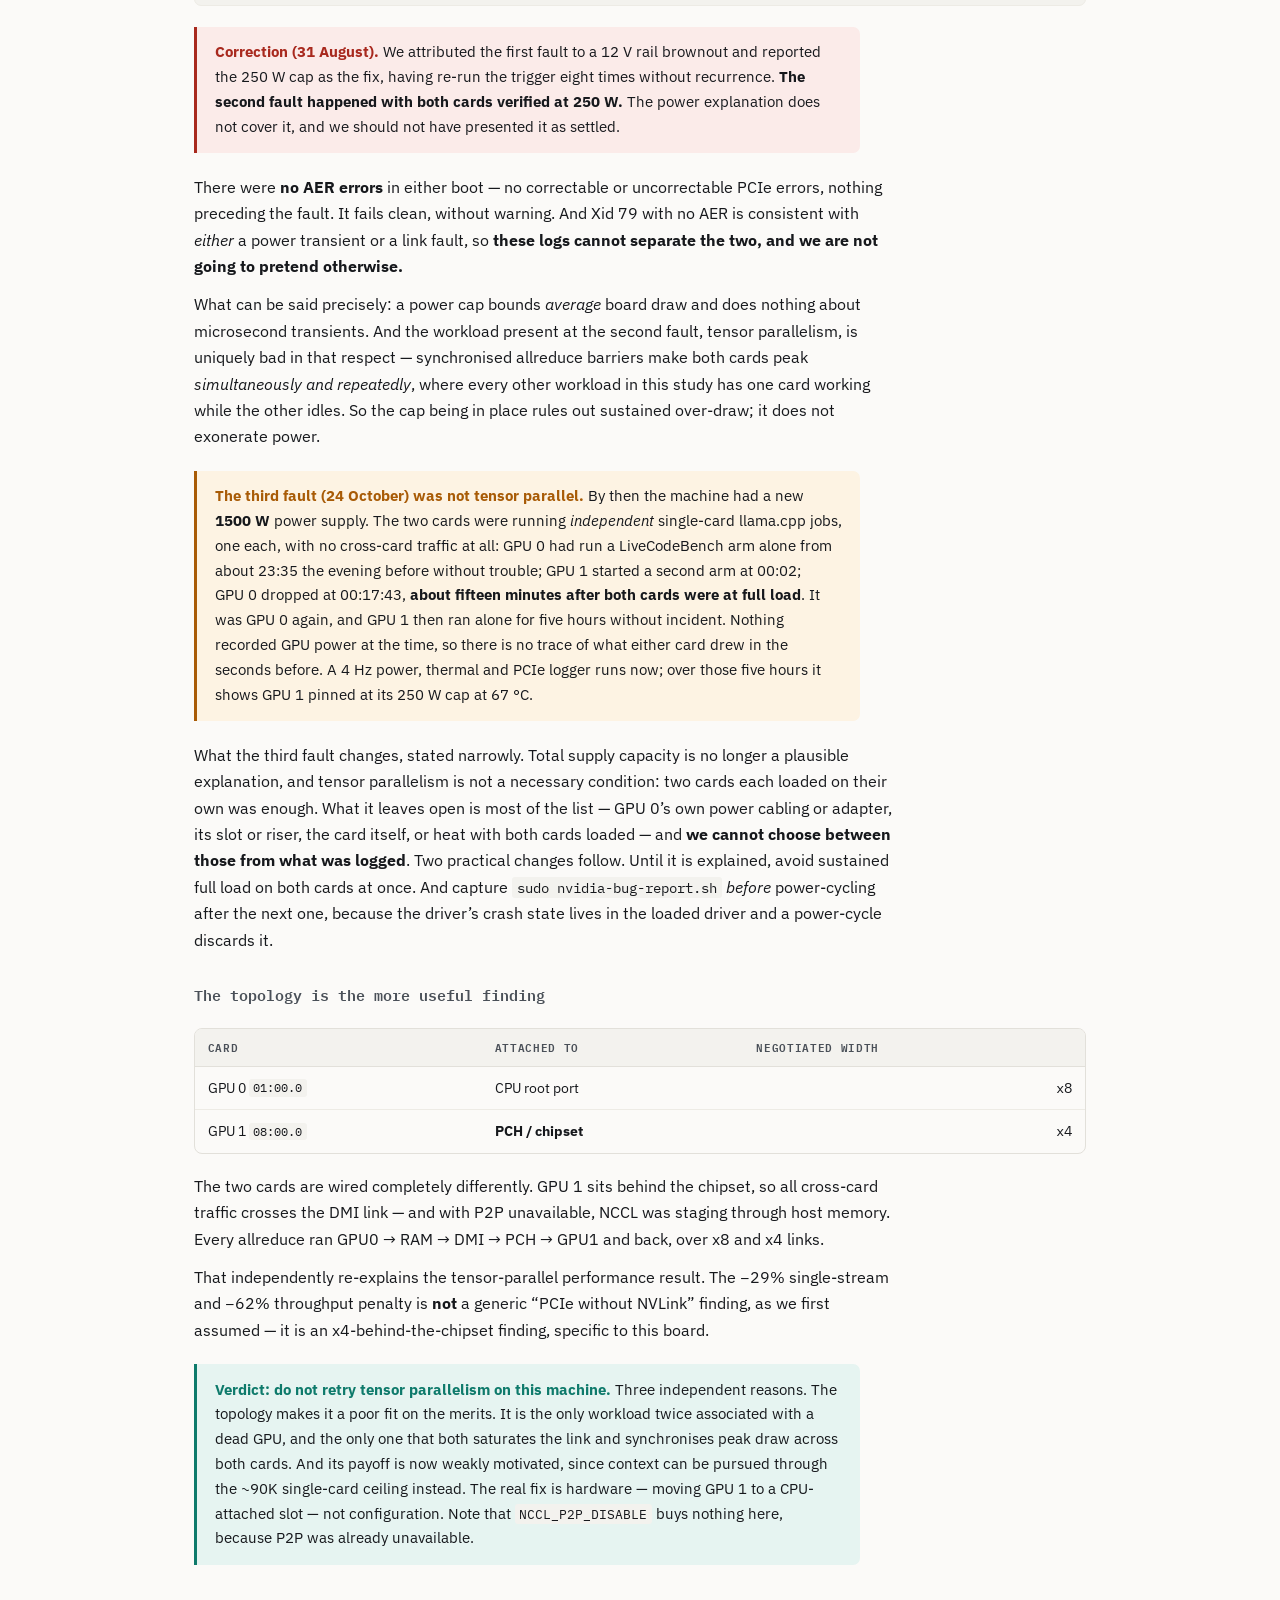
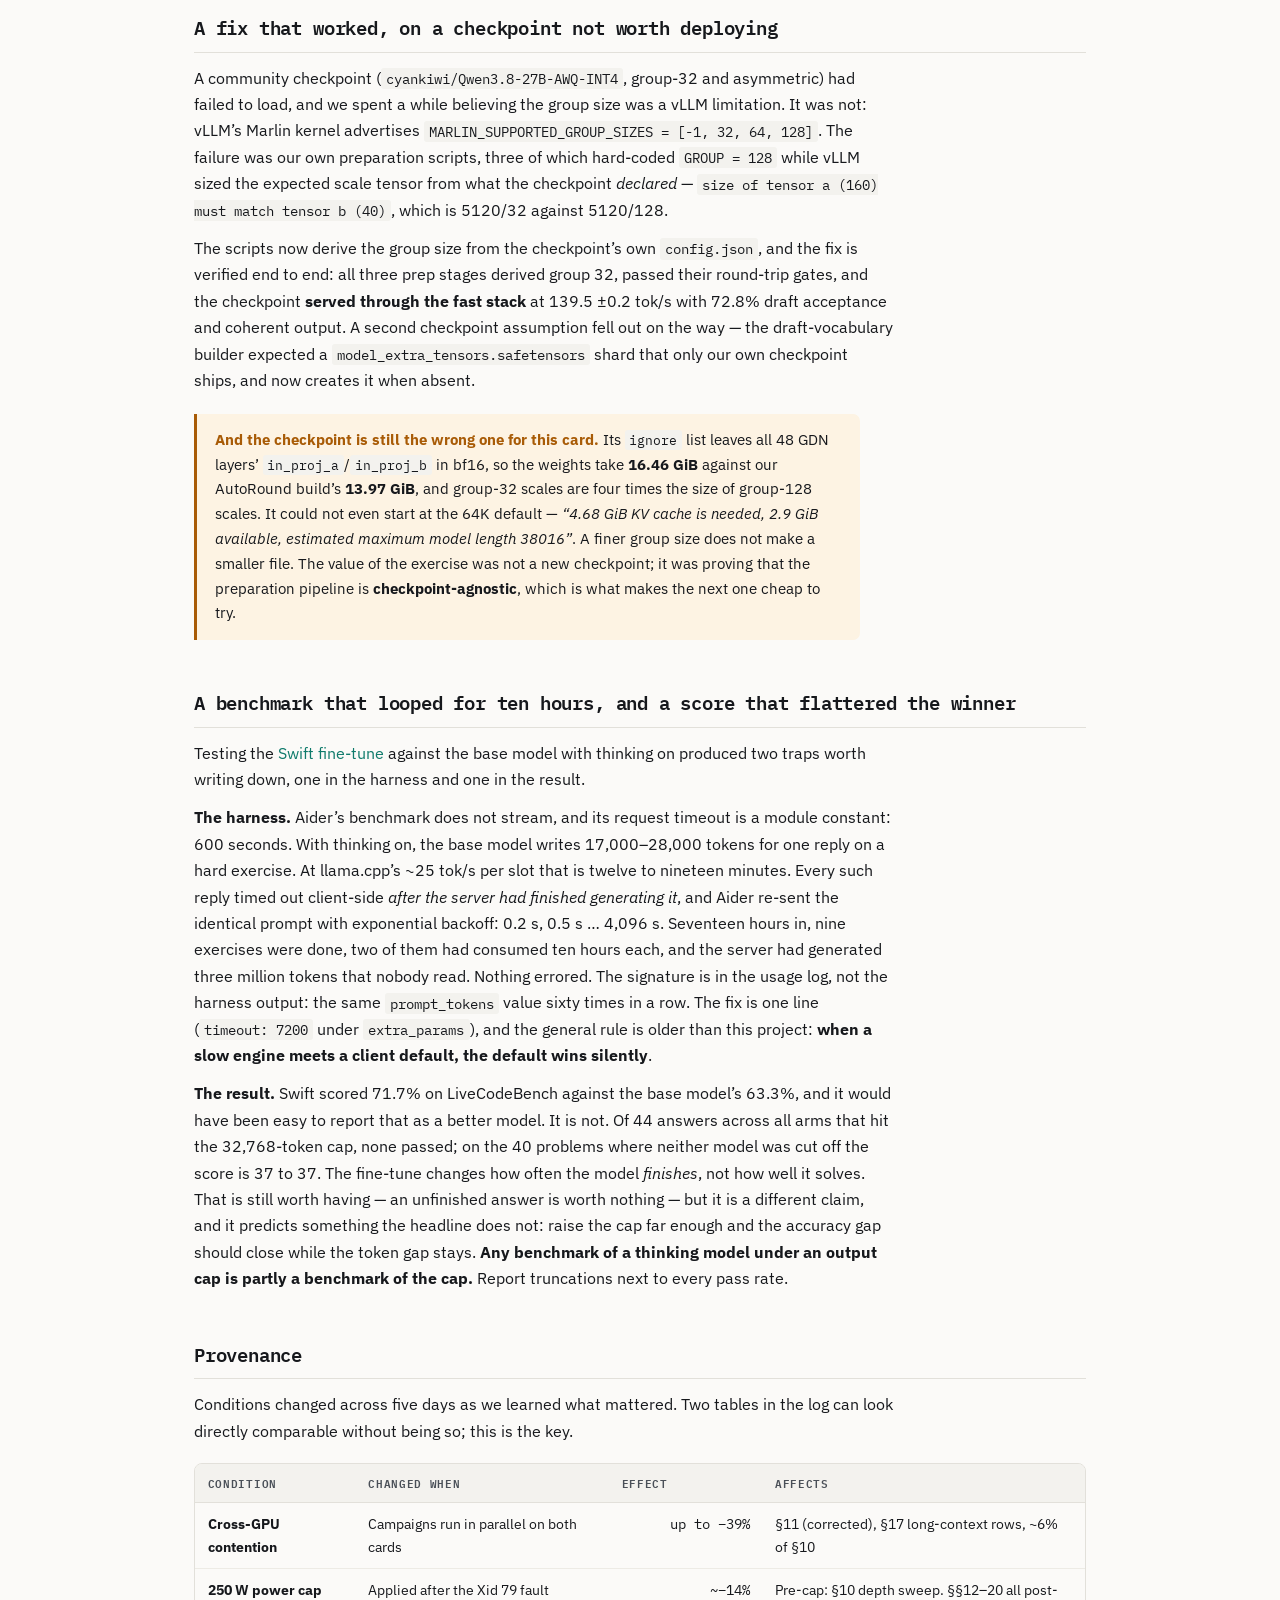
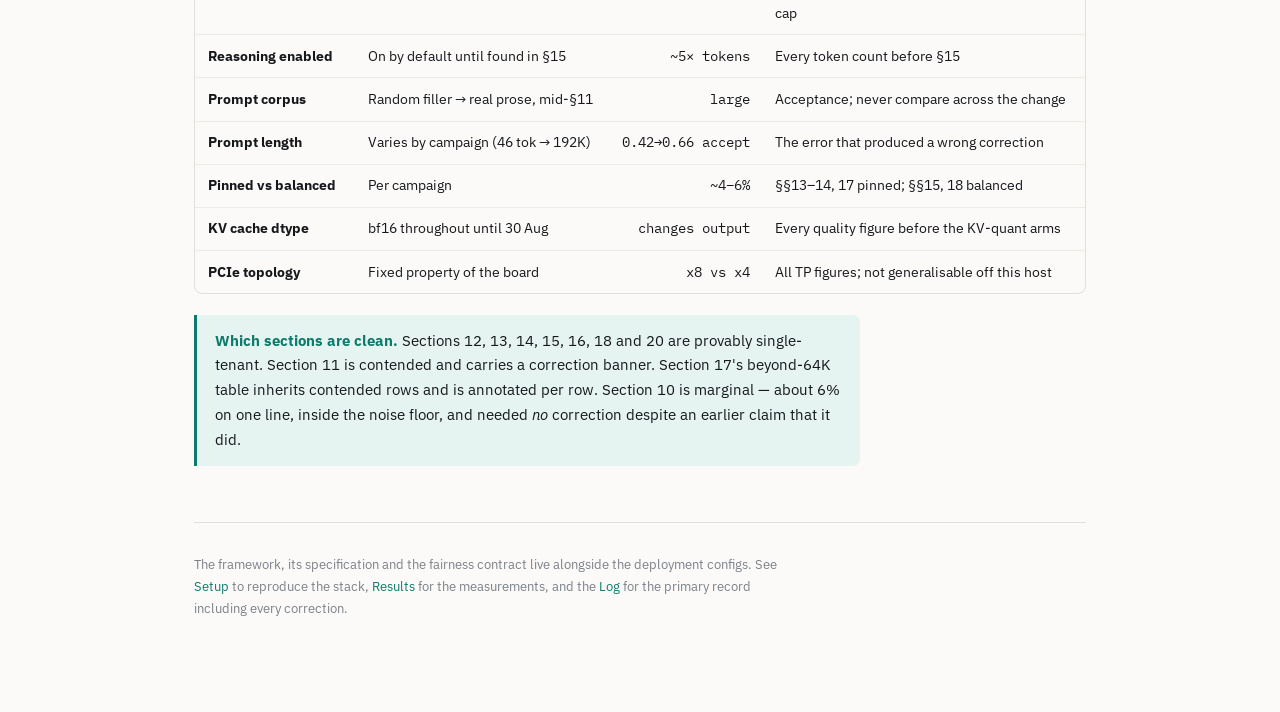
==== commit a7d76f87: "Unleashed-27B and the full 262K window on one card; third GPU 0 fault The "uncensored" Unleashed GGU" ====
--- a/lessons.html
+++ b/lessons.html
@@ -275,12 +275,15 @@
   <strong>If a genuinely comparable number is ever wanted</strong>, the recipe is: the unquantized checkpoint, the reference harness at its exact commit, that harness's own default sampling parameters, speculation off, and the result reported separately as a reproduction attempt rather than mixed into this table. We did not do this, because the question here was how <em>this deployment</em> behaves &mdash; which is the question that determines what to actually run.
 </div>
 
-<h2 id="xid">The card died twice, and the second one broke our explanation</h2>
-
-<p>GPU&nbsp;0 fell off the PCIe bus twice, seven days apart, with an identical signature both times:</p>
+<h2 id="xid">The card died three times, and none of them settles why</h2>
+
+<p>GPU&nbsp;0 fell off the PCIe bus three times &mdash; twice in August, seven days apart, and again on 24 October &mdash;
+with an identical signature every time:</p>
 
 <pre><code>Aug 22 16:24:03  NVRM: Xid (PCI:0000:01:00): 79, GPU has fallen off the bus.
 Aug 29 21:49:55  NVRM: Xid (PCI:0000:01:00): 79, GPU has fallen off the bus.
+                 NVRM: Xid 154, GPU recovery action ... 0x1 (GPU Reset Required)
+Oct 24 00:17:43  NVRM: Xid (PCI:0000:01:00): 79, GPU has fallen off the bus.
                  NVRM: Xid 154, GPU recovery action ... 0x1 (GPU Reset Required)</code></pre>
 
 <div class="box stop">
@@ -301,6 +304,25 @@
 <em>simultaneously and repeatedly</em>, where every other workload in this study has one card working
 while the other idles. So the cap being in place rules out sustained over-draw; it does not exonerate
 power.</p>
+
+<div class="box warn">
+  <strong>The third fault (24 October) was not tensor parallel.</strong> By then the machine had a new
+  <strong>1500&nbsp;W</strong> power supply. The two cards were running <em>independent</em> single-card
+  llama.cpp jobs, one each, with no cross-card traffic at all: GPU&nbsp;0 had run a LiveCodeBench arm alone
+  from about 23:35 the evening before without trouble; GPU&nbsp;1 started a second arm at 00:02; GPU&nbsp;0 dropped at 00:17:43,
+  <strong>about fifteen minutes after both cards were at full load</strong>. It was GPU&nbsp;0 again, and GPU&nbsp;1
+  then ran alone for five hours without incident. Nothing recorded GPU power at the time, so there is no trace of
+  what either card drew in the seconds before. A 4&nbsp;Hz power, thermal and PCIe logger runs now; over those five
+  hours it shows GPU&nbsp;1 pinned at its 250&nbsp;W cap at 67&nbsp;&deg;C.
+</div>
+
+<p>What the third fault changes, stated narrowly. Total supply capacity is no longer a plausible explanation, and
+tensor parallelism is not a necessary condition: two cards each loaded on their own was enough. What it leaves
+open is most of the list &mdash; GPU&nbsp;0&rsquo;s own power cabling or adapter, its slot or riser, the card itself,
+or heat with both cards loaded &mdash; and <strong>we cannot choose between those from what was logged</strong>. Two
+practical changes follow. Until it is explained, avoid sustained full load on both cards at once. And capture
+<code>sudo nvidia-bug-report.sh</code> <em>before</em> power-cycling after the next one, because the driver&rsquo;s crash
+state lives in the loaded driver and a power-cycle discards it.</p>
 
 <h3>The topology is the more useful finding</h3>
 
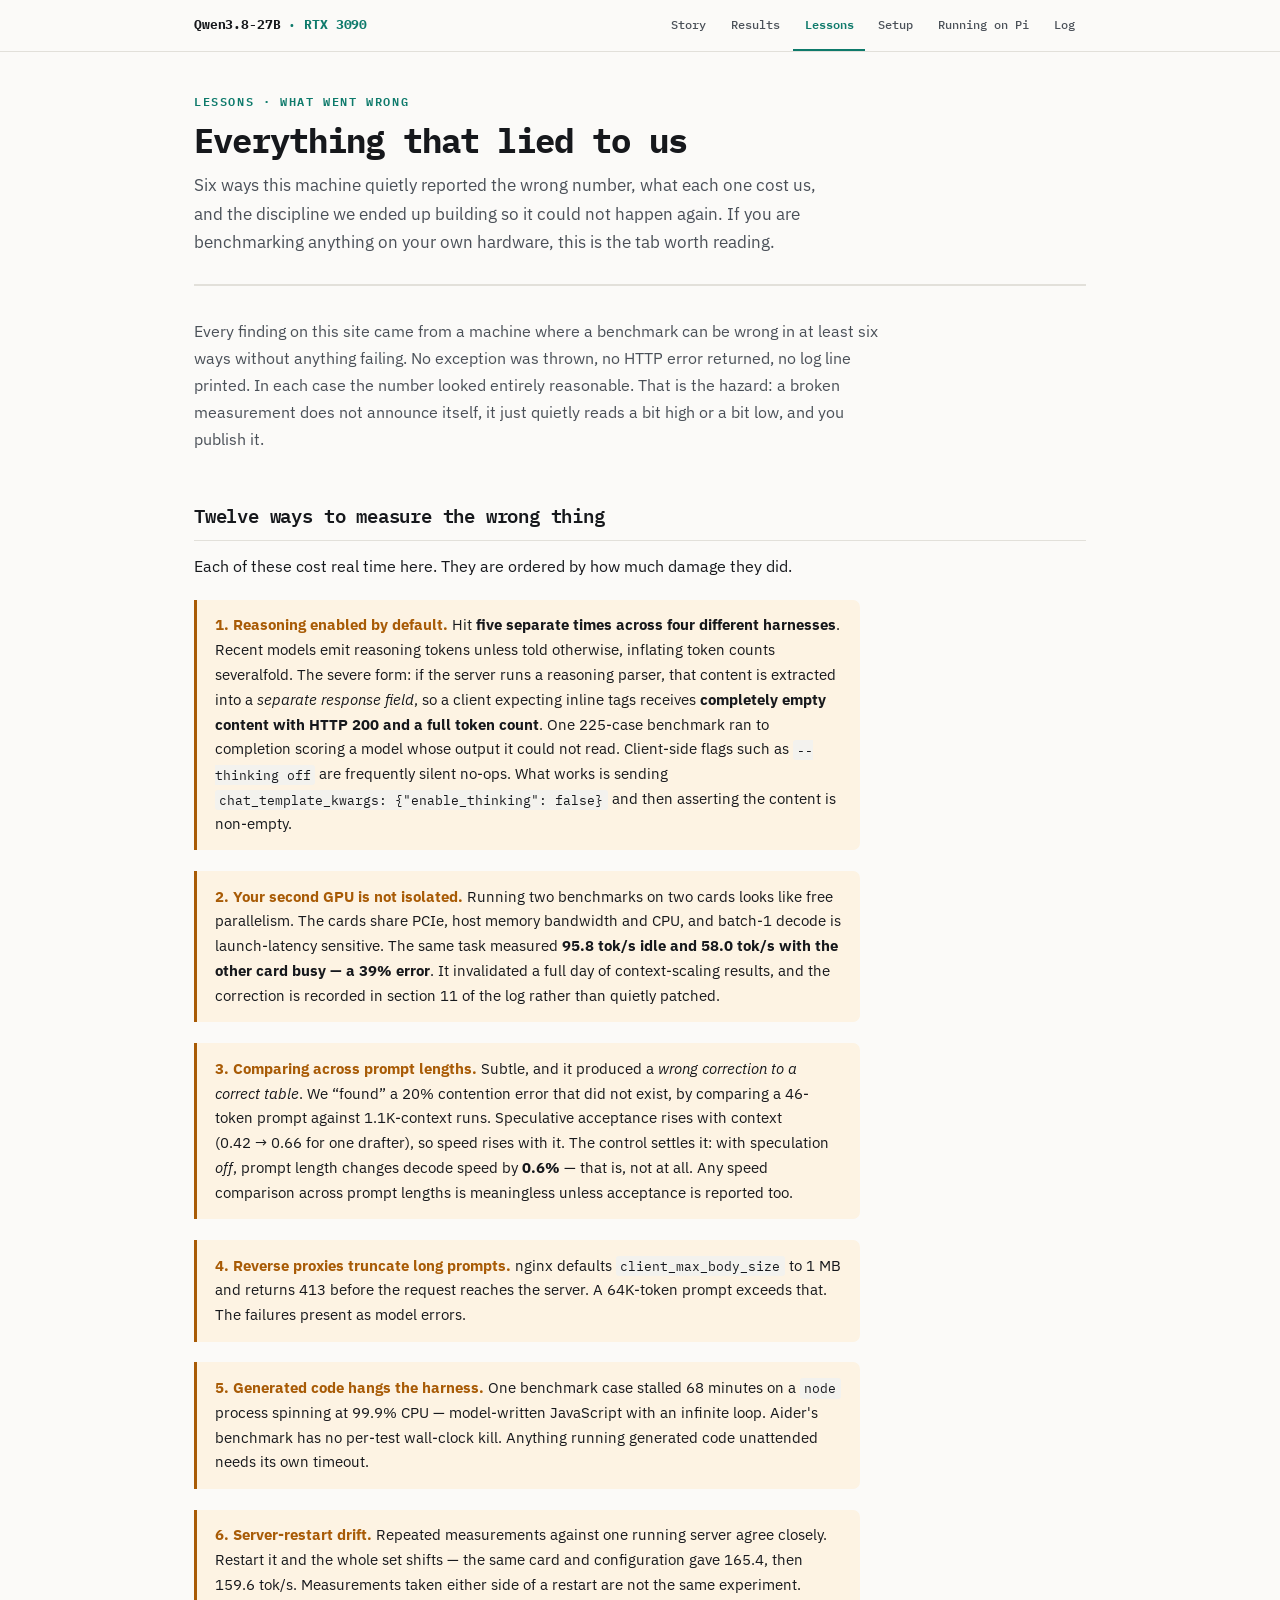
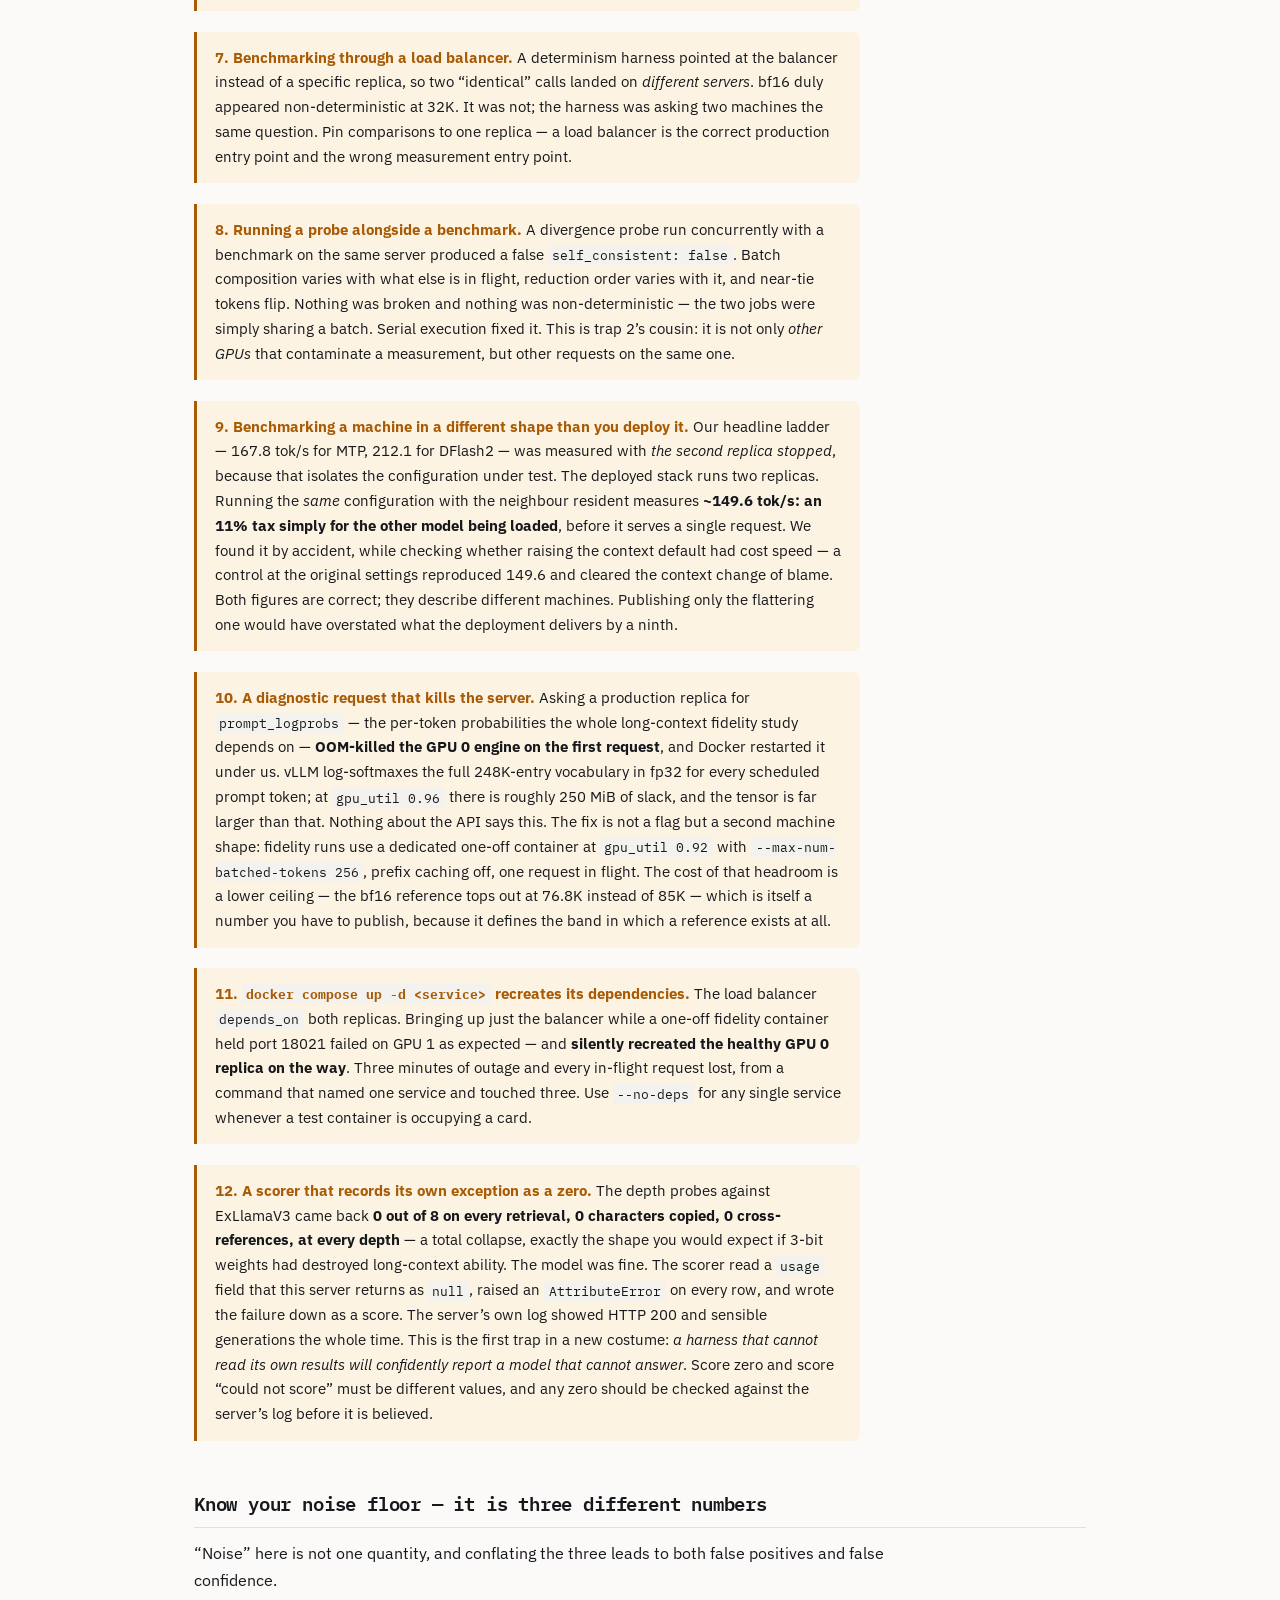
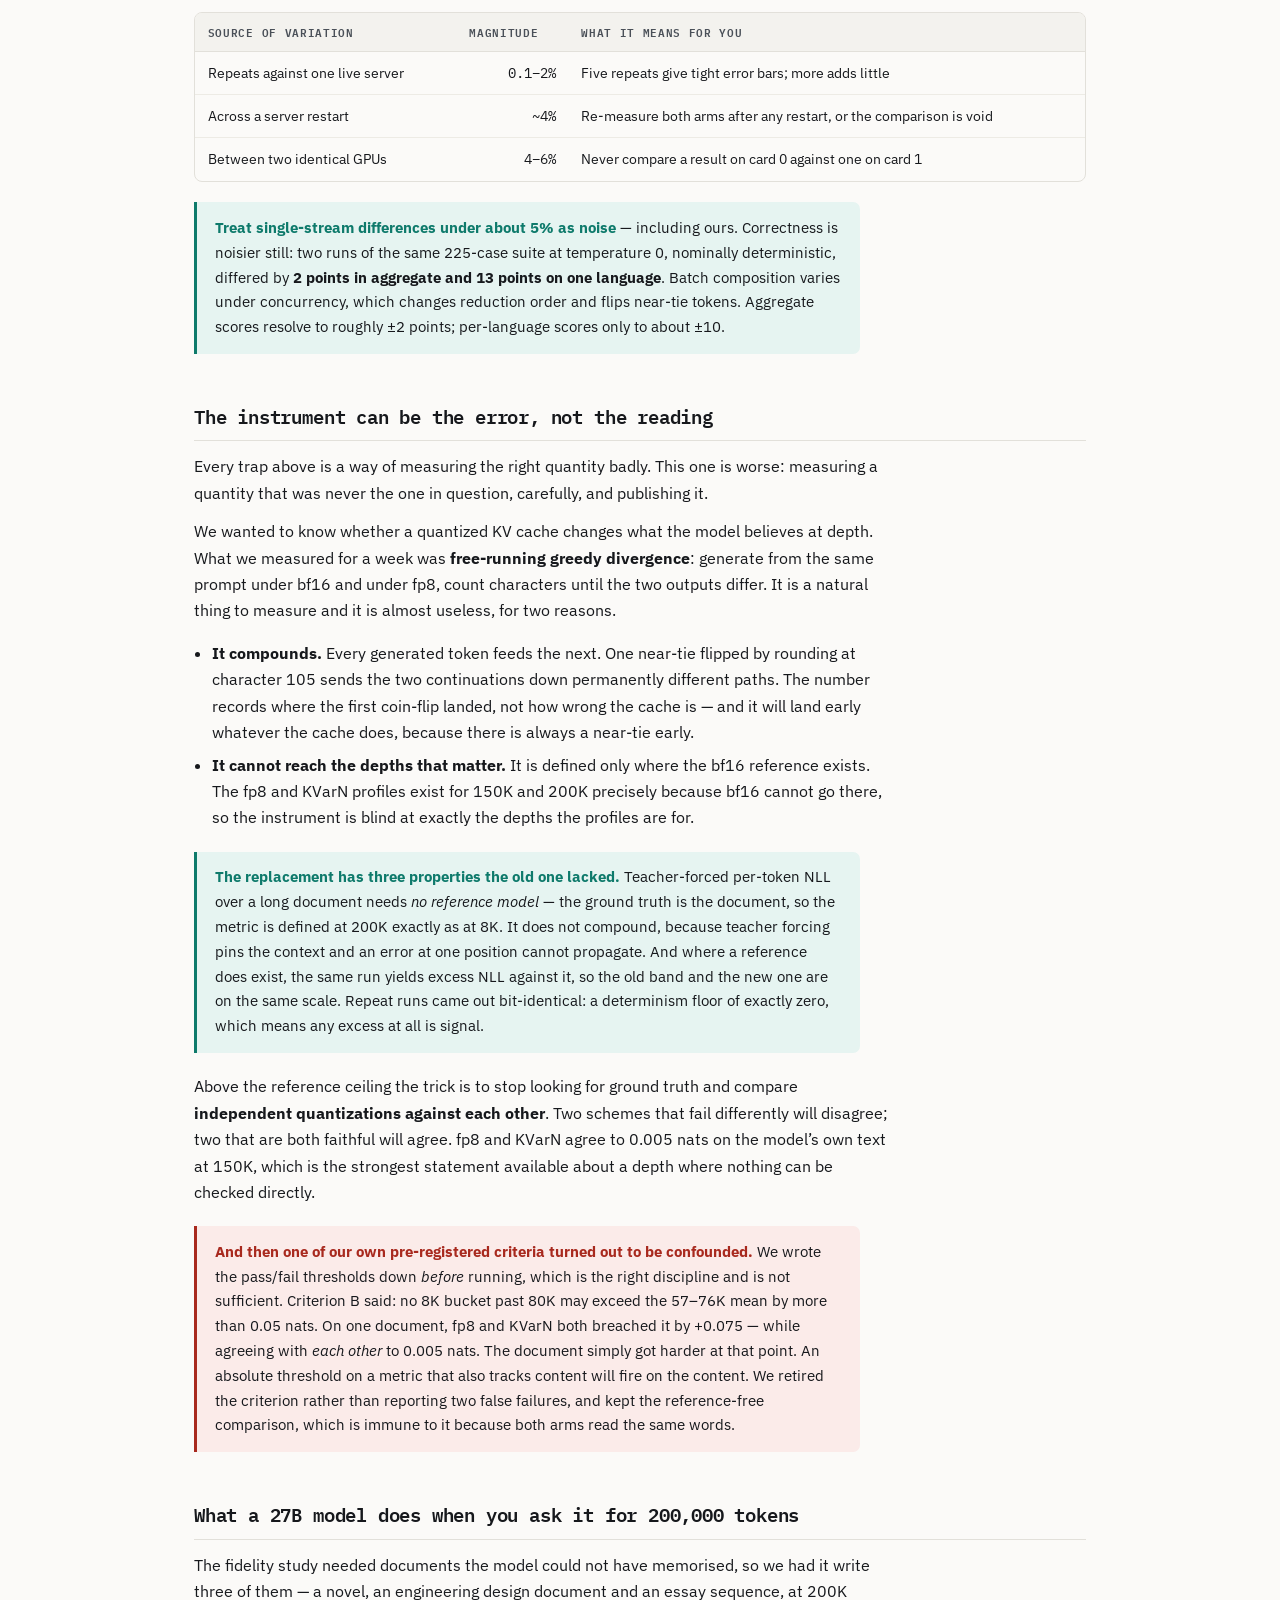
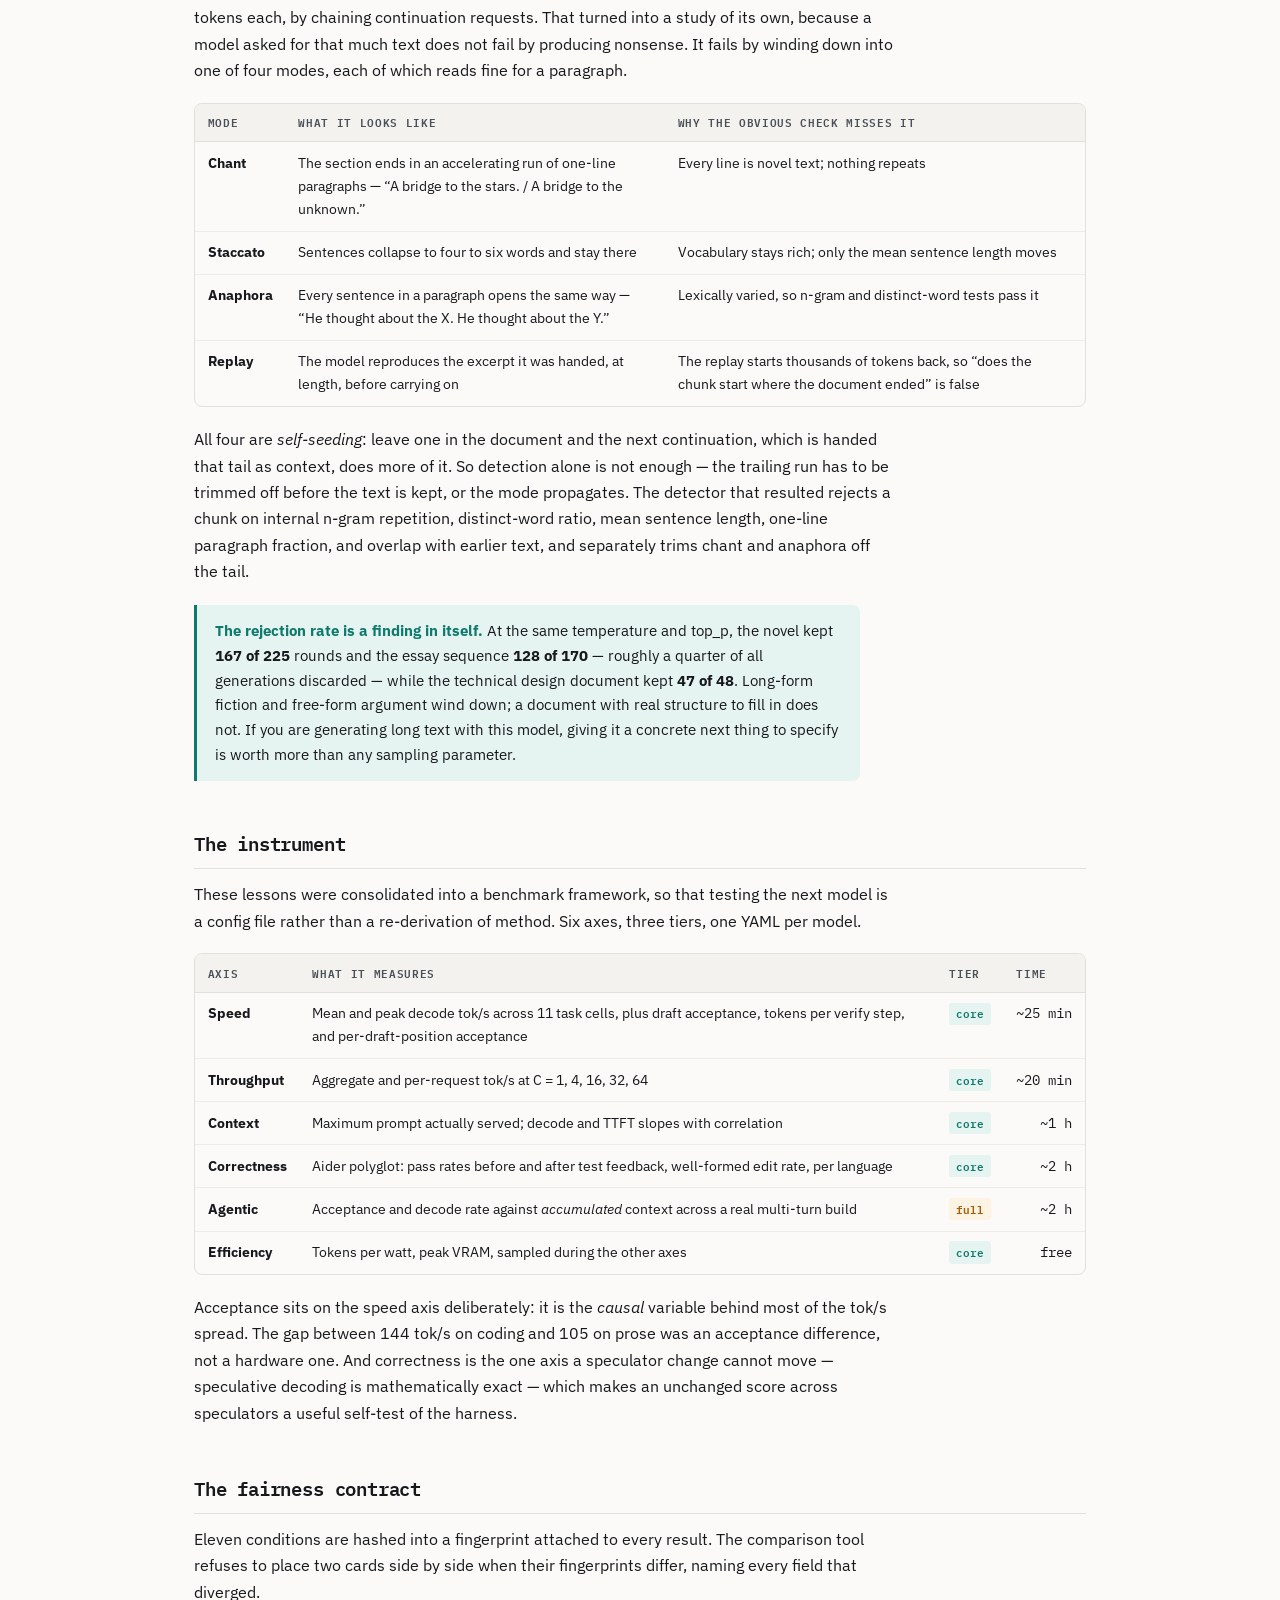
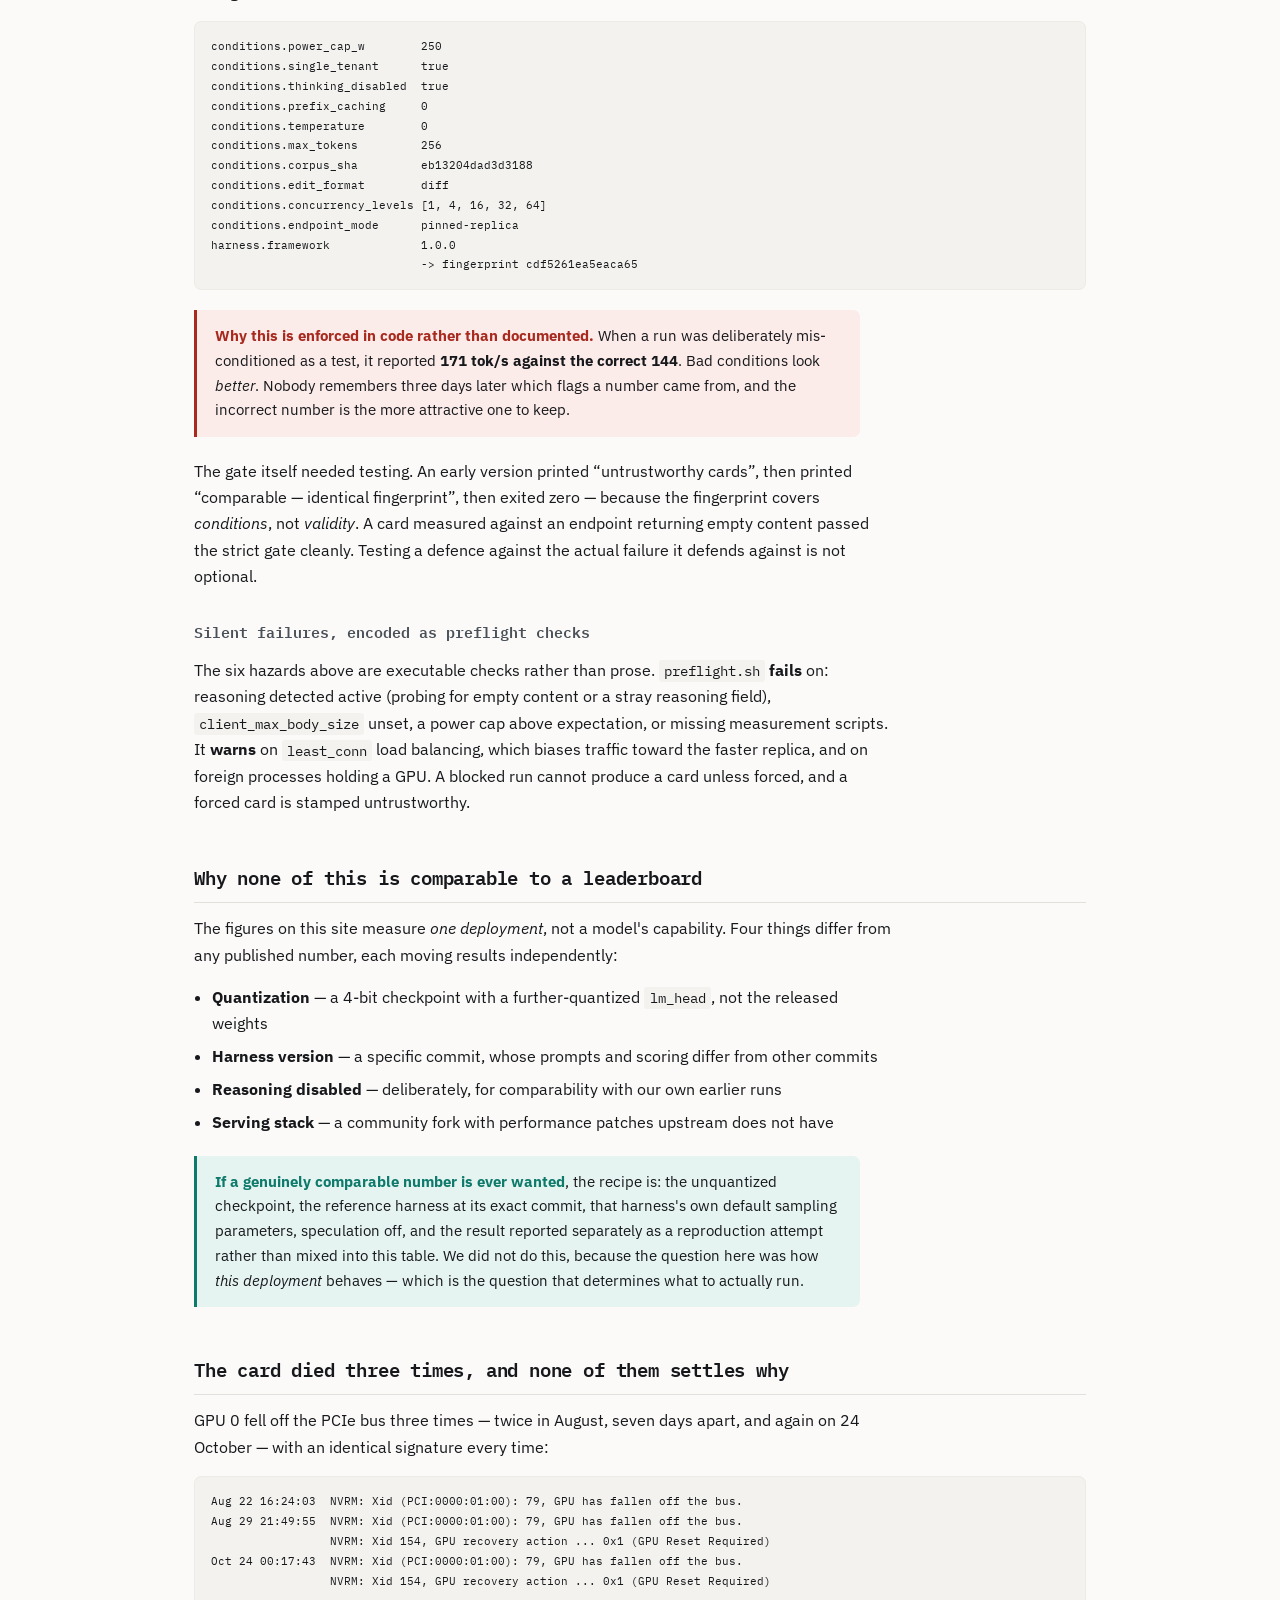
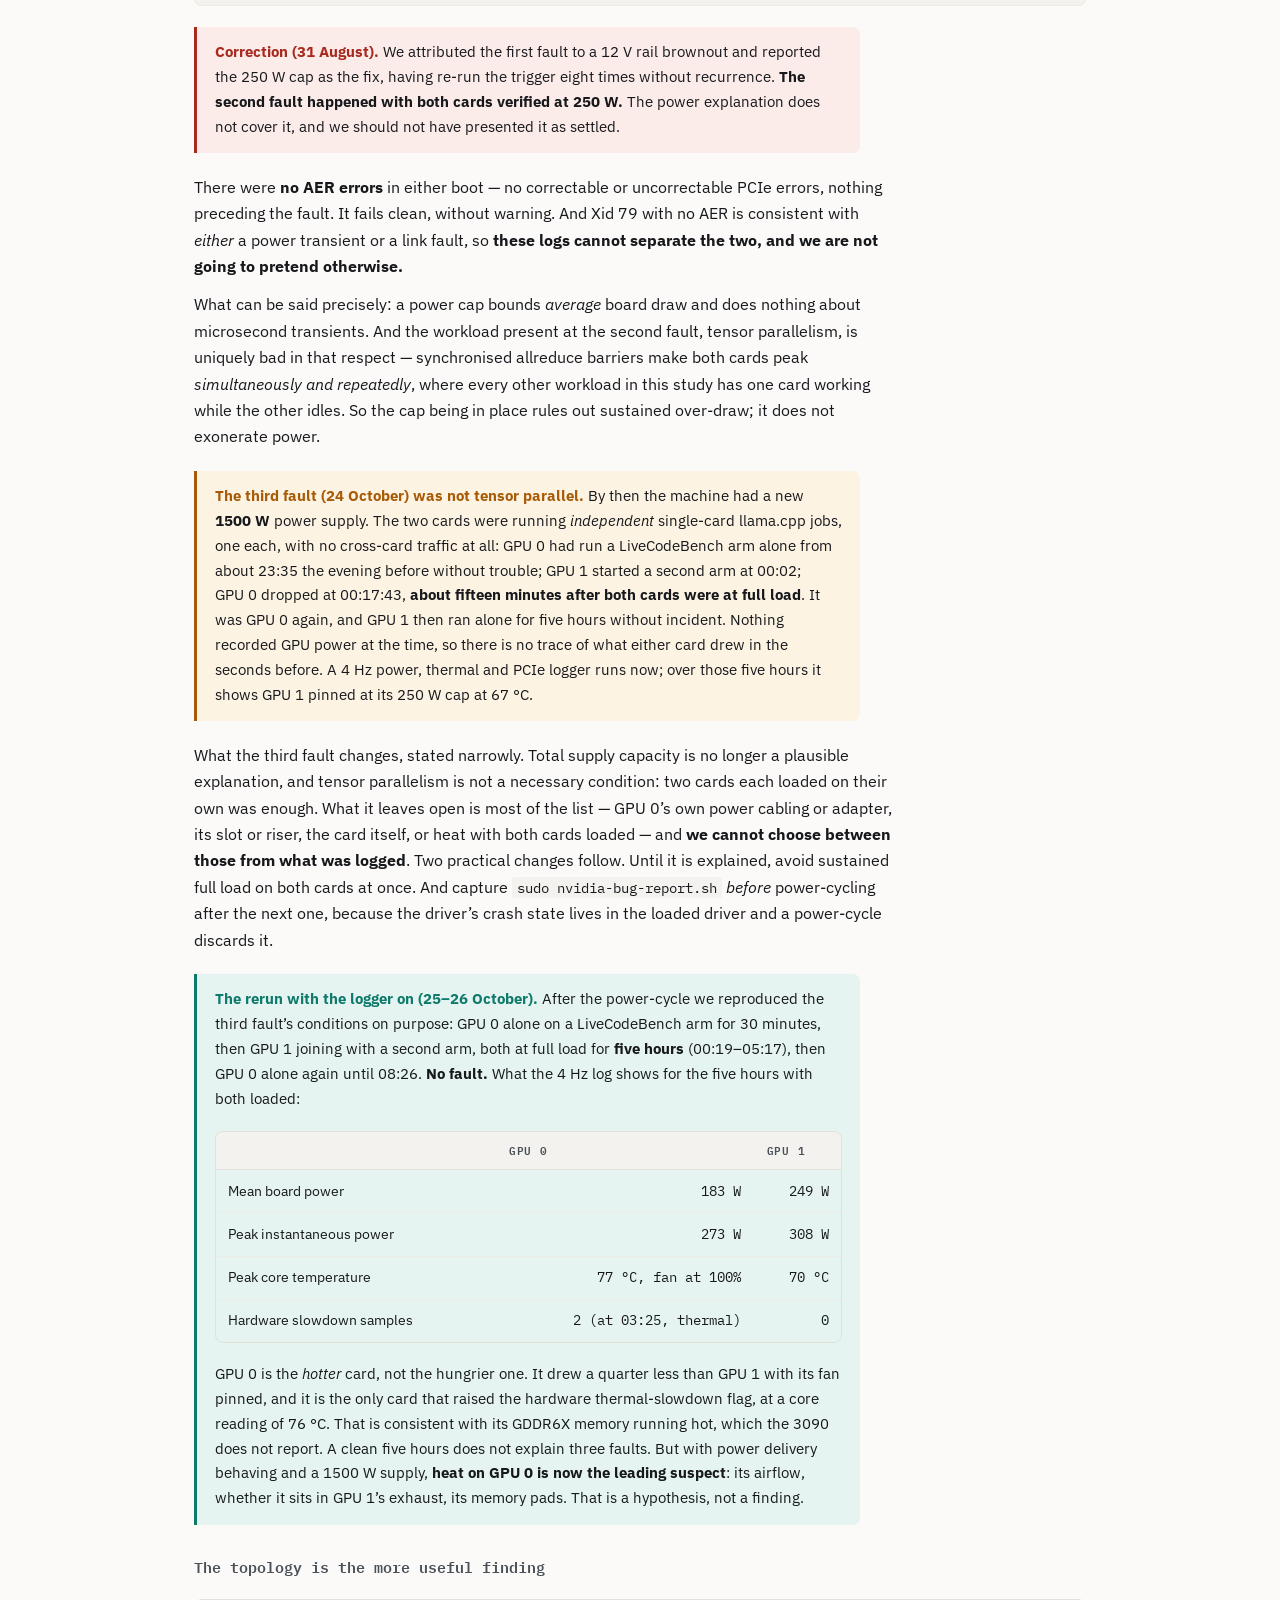
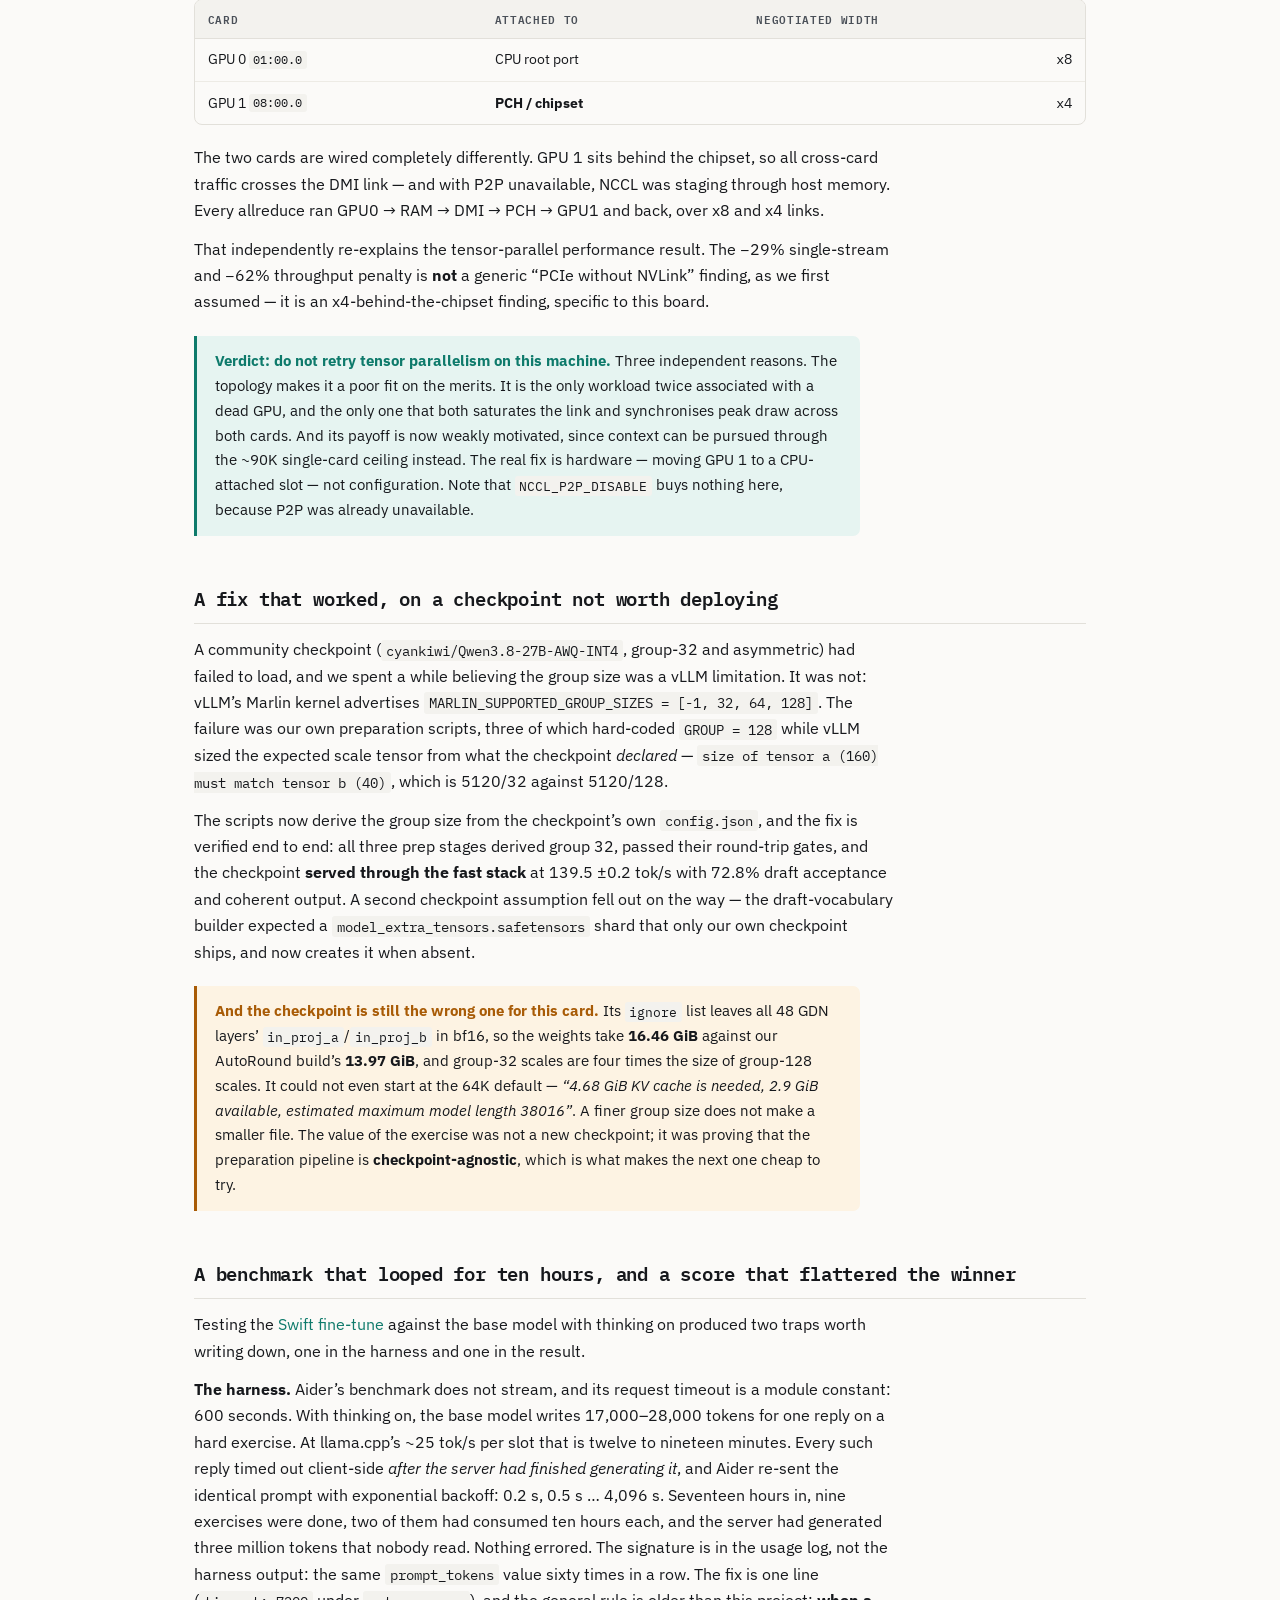
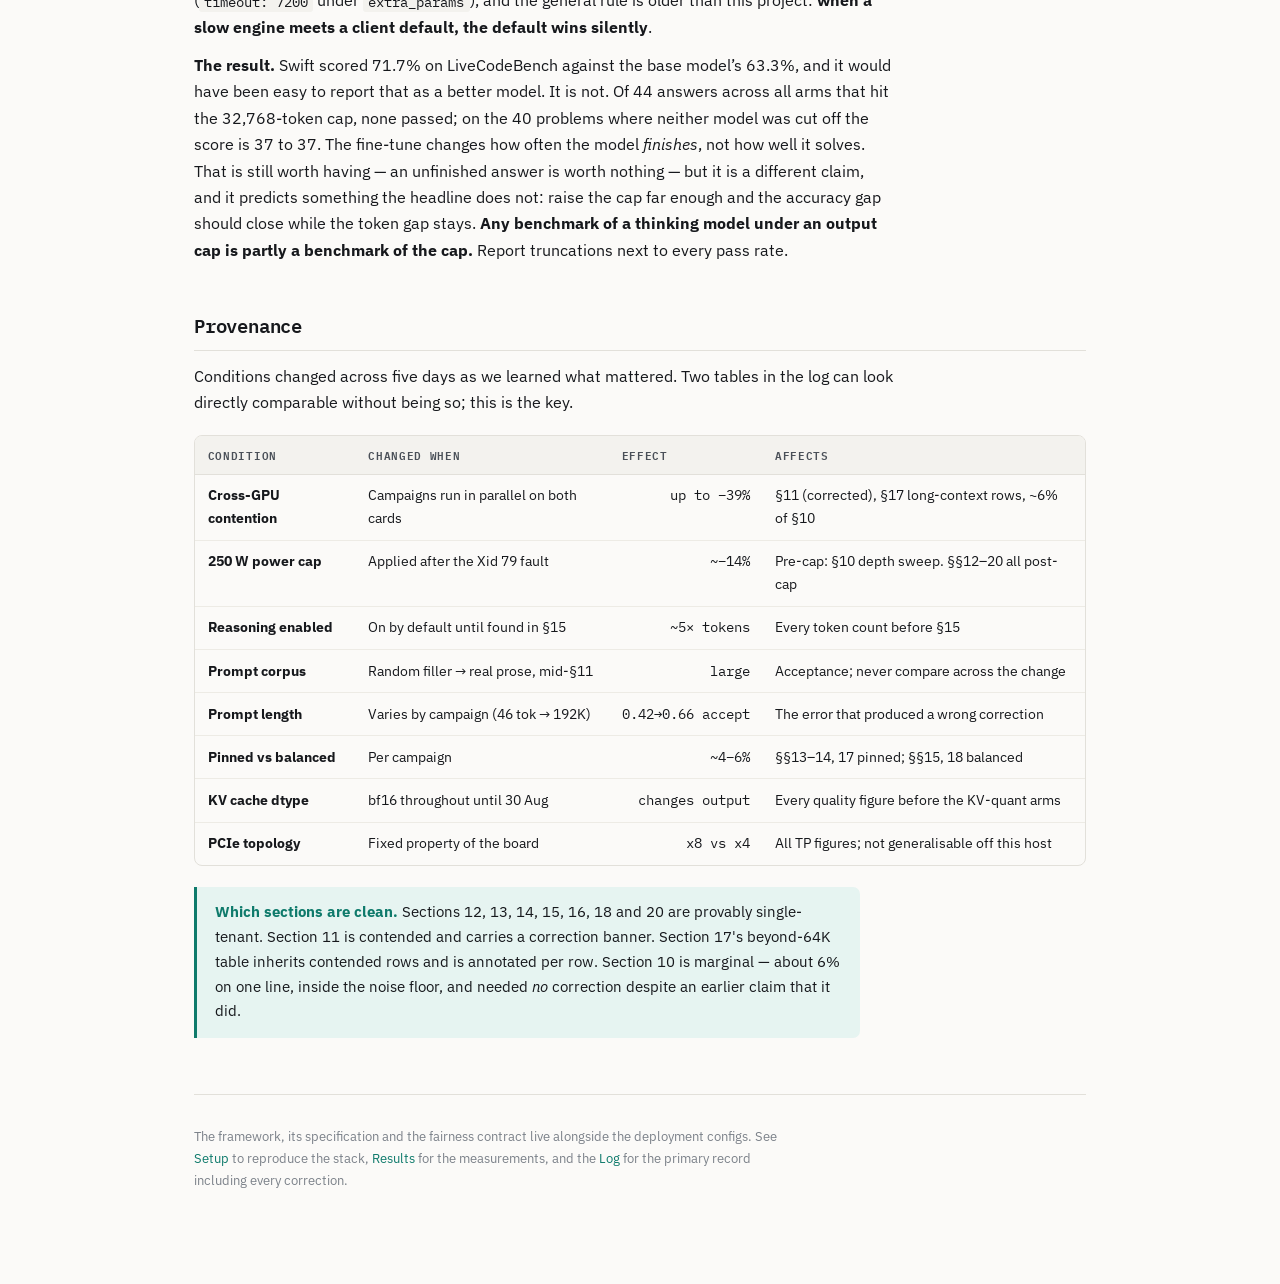
==== commit d3d1dbf5: "Local frontier: Flash-Next on both cards, results page split into model tabs - results.html renamed " ====
--- a/lessons.html
+++ b/lessons.html
@@ -14,7 +14,7 @@
   <a class="brand" href="index.html">Qwen3.8-27B <span>· RTX 3090</span></a>
   <div class="tabs">
     <a href="index.html">Story</a>
-    <a href="results.html">Results</a>
+    <a href="local-frontier.html">Results</a>
     <a href="lessons.html" aria-current="page">Lessons</a>
     <a href="setup.html">Setup</a>
     <a href="pi.html">Running on Pi</a>
@@ -324,6 +324,30 @@
 <code>sudo nvidia-bug-report.sh</code> <em>before</em> power-cycling after the next one, because the driver&rsquo;s crash
 state lives in the loaded driver and a power-cycle discards it.</p>
 
+<div class="box">
+  <strong>The rerun with the logger on (25&ndash;26 October).</strong> After the power-cycle we reproduced the third
+  fault&rsquo;s conditions on purpose: GPU&nbsp;0 alone on a LiveCodeBench arm for 30 minutes, then GPU&nbsp;1 joining
+  with a second arm, both at full load for <strong>five hours</strong> (00:19&ndash;05:17), then GPU&nbsp;0 alone again until
+  08:26. <strong>No fault.</strong> What the 4&nbsp;Hz log shows for the five hours with both loaded:
+  <div class="tw">
+    <table>
+      <thead><tr><th></th><th>GPU&nbsp;0</th><th>GPU&nbsp;1</th></tr></thead>
+      <tbody>
+        <tr><td>Mean board power</td><td class="n">183&nbsp;W</td><td class="n">249&nbsp;W</td></tr>
+        <tr><td>Peak instantaneous power</td><td class="n">273&nbsp;W</td><td class="n">308&nbsp;W</td></tr>
+        <tr><td>Peak core temperature</td><td class="n">77&nbsp;&deg;C, fan at 100%</td><td class="n">70&nbsp;&deg;C</td></tr>
+        <tr><td>Hardware slowdown samples</td><td class="n">2 (at 03:25, thermal)</td><td class="n">0</td></tr>
+      </tbody>
+    </table>
+  </div>
+  GPU&nbsp;0 is the <em>hotter</em> card, not the hungrier one. It drew a quarter less than GPU&nbsp;1 with its fan
+  pinned, and it is the only card that raised the hardware thermal-slowdown flag, at a core reading of 76&nbsp;&deg;C.
+  That is consistent with its GDDR6X memory running hot, which the 3090 does not report. A clean five hours does not
+  explain three faults. But with power delivery behaving and a 1500&nbsp;W supply, <strong>heat on GPU&nbsp;0 is now the
+  leading suspect</strong>: its airflow, whether it sits in GPU&nbsp;1&rsquo;s exhaust, its memory pads. That is a hypothesis,
+  not a finding.
+</div>
+
 <h3>The topology is the more useful finding</h3>
 
 <div class="tw">
@@ -383,7 +407,7 @@
 
 <h2 id="swift">A benchmark that looped for ten hours, and a score that flattered the winner</h2>
 
-<p>Testing the <a href="results.html#swift">Swift fine-tune</a> against the base model with thinking on produced two
+<p>Testing the <a href="local-frontier.html#swift">Swift fine-tune</a> against the base model with thinking on produced two
 traps worth writing down, one in the harness and one in the result.</p>
 
 <p><strong>The harness.</strong> Aider&rsquo;s benchmark does not stream, and its request timeout is a module constant:
@@ -429,7 +453,7 @@
 </div>
 
 <div class="foot">
-  <p>The framework, its specification and the fairness contract live alongside the deployment configs. See <a href="setup.html">Setup</a> to reproduce the stack, <a href="results.html">Results</a> for the measurements, and the <a href="log.html">Log</a> for the primary record including every correction.</p>
+  <p>The framework, its specification and the fairness contract live alongside the deployment configs. See <a href="setup.html">Setup</a> to reproduce the stack, <a href="local-frontier.html">Results</a> for the measurements, and the <a href="log.html">Log</a> for the primary record including every correction.</p>
 </div>
 
 </main>
--- a/assets/site.css
+++ b/assets/site.css
@@ -195,3 +195,14 @@
   fill:var(--ink-2);font-variant-numeric:tabular-nums}
 .chart .bar{stroke:none}
 .chart .endlbl .nm{fill:var(--ink-2)}
+/* ---- in-page model tabs (local-frontier.html) ---- */
+.ptabs{display:flex;gap:.5rem;margin:0 0 2rem;border-bottom:1px solid var(--line);flex-wrap:wrap}
+.ptabs a{font-family:'IBM Plex Mono',monospace;font-size:.92rem;font-weight:600;color:var(--ink-2);
+  text-decoration:none;padding:.65rem 1rem .6rem;border:1px solid transparent;border-bottom:none;
+  border-radius:6px 6px 0 0;margin-bottom:-1px;line-height:1.3}
+.ptabs a span{display:block;font-size:.68rem;font-weight:500;color:var(--ink-3);text-transform:uppercase;letter-spacing:.08em}
+.ptabs a:hover{color:var(--ink)}
+.ptabs a[aria-selected="true"]{color:var(--go);background:var(--card);border-color:var(--line)}
+.ptabs a:focus-visible{outline:2px solid var(--go);outline-offset:-2px}
+.ptab-panel[hidden]{display:none}
+@media (max-width:560px){.ptabs a{flex:1 1 0;padding:.55rem .6rem;font-size:.82rem}}
